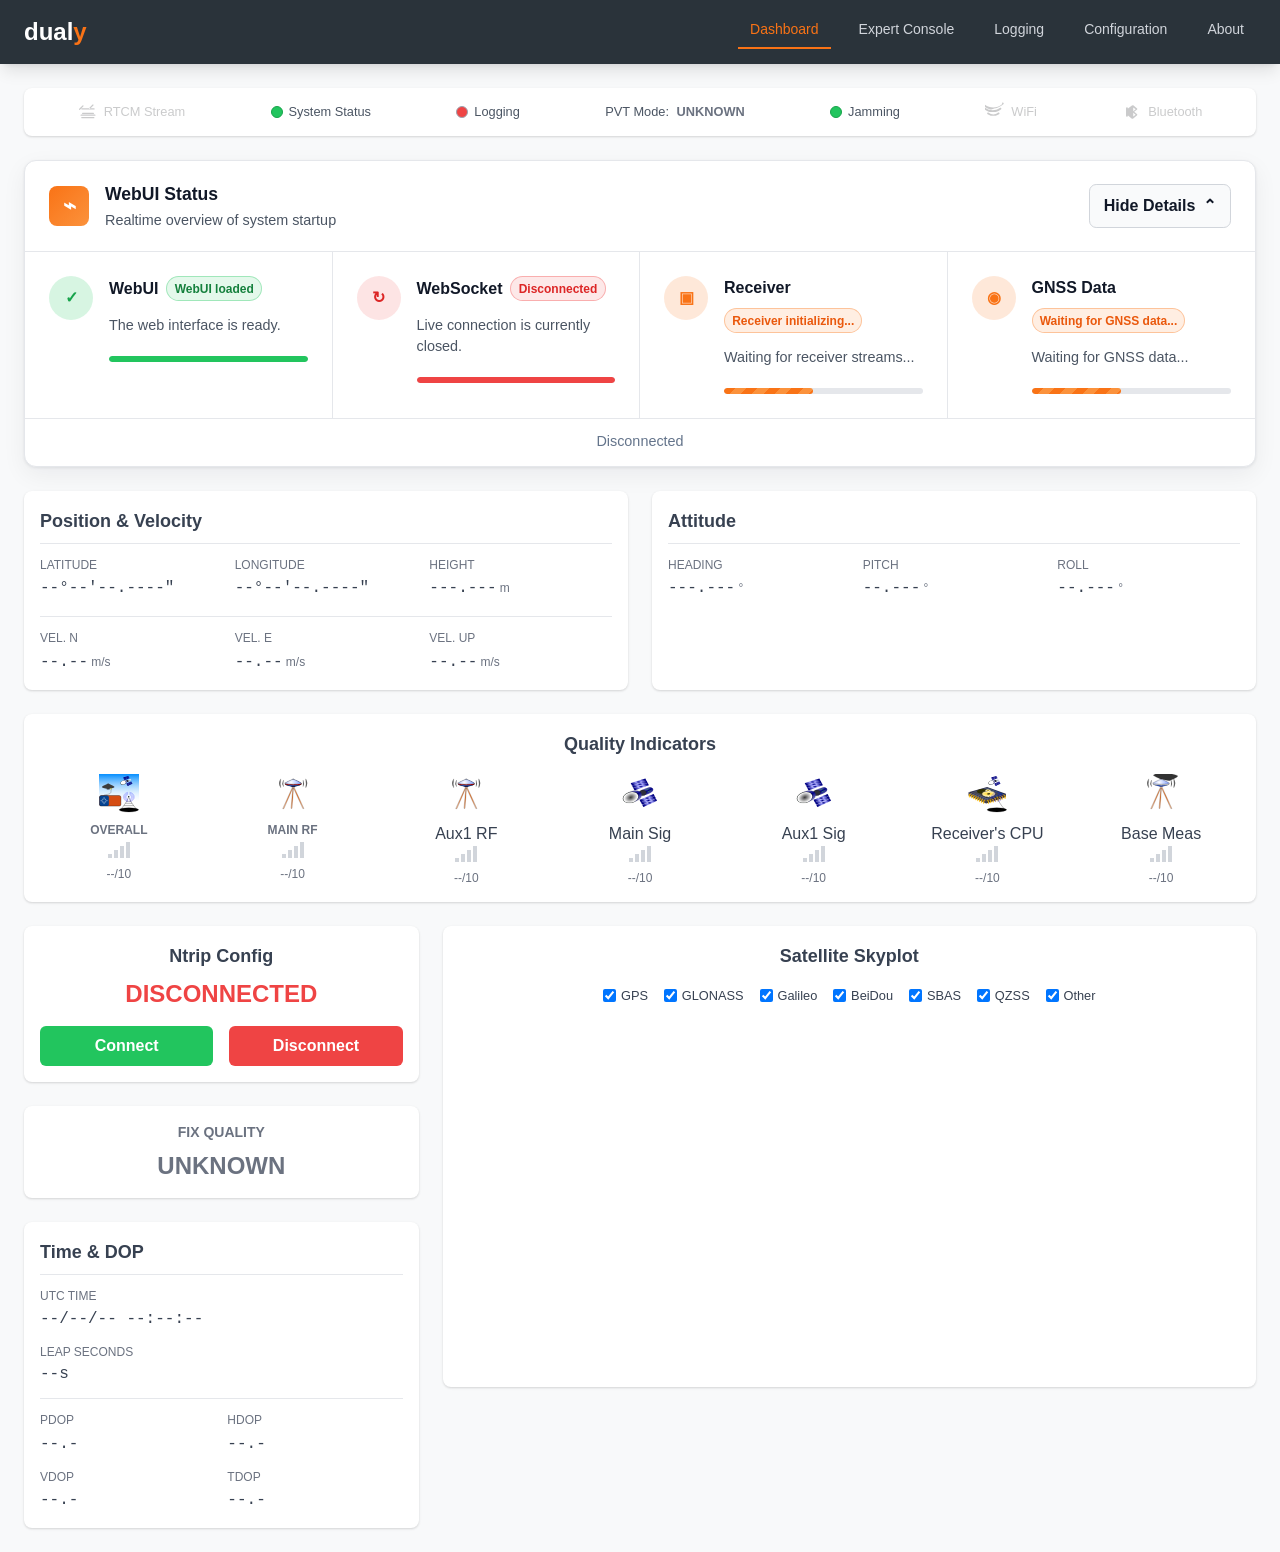
==== data_src/index.html @ c0e12221 "update dualy" ====
<!DOCTYPE html>
<html lang="en">
<head>
    <meta charset="UTF-8">
    <meta name="viewport" content="width=device-width, initial-scale=1.0">
    <title>dualy - Septentrio Interface</title>
    <link href="style.css" rel="stylesheet">
    <script src="chart.js"></script>
    <style>
                /* --- CSS Navigation Mobile --- */
        nav .flex.items-center.justify-between {
            
            flex-direction: column; 
            height: auto;
            padding-bottom: 0.5rem;
        }

        
        nav .flex.space-x-1 {
            width: 100%;
            overflow-x: auto; 
            white-space: nowrap; 
            padding-bottom: 5px; 
            -webkit-overflow-scrolling: touch; 
            justify-content: flex-start; 
        }

        
        @media (min-width: 768px) {
            nav .flex.items-center.justify-between {
                flex-direction: row; 
                height: 4rem; 
                padding-bottom: 0;
            }
            nav .flex.space-x-1 {
                width: auto;
                overflow-x: visible;
                justify-content: flex-end;
            }
        }


        /* --- CSS Styles --- */
        body {
            font-family: 'Inter', sans-serif;
            background-color: #F8F9FA;
            color: #374151; /* gray-700 */
        }
        /*@import url('https://fonts.googleapis.com/css2?family=Inter:wght@400;500;600;700&display=swap');*/
        .septentrio-orange { color: #F97316; }
        .bg-septentrio-dark { background-color: #2A333A; }
        .nav-link {
            transition: all 0.3s ease;
            border-bottom: 2px solid transparent;
            cursor: pointer;
            padding: 0.5rem 0.75rem;
        }
        .nav-link.active {
            border-bottom-color: #F97316;
            color: #F97316;
        }
        .console-output {
            background-color: #111827; /* gray-900 */
            color: #9CA3AF; /* gray-400 */
            font-family: 'Courier New', Courier, monospace;
            height: 400px;
            overflow-y: scroll;
            border-radius: 0.5rem;
            padding: 1rem;
            white-space: pre-wrap;
            word-wrap: break-word;
            font-size: 0.875rem;
            border: 1px solid #374151;
        }
        .form-input, .form-select {
            margin-top: 0.25rem;
            display: block;
            width: 100%;
            padding: 0.5rem;
            border: 1px solid #D1D5DB; /* gray-300 */
            border-radius: 0.375rem;
            box-shadow: 0 1px 2px 0 rgba(0, 0, 0, 0.05);
            background-color: #FFF;
        }
        .chart-container {
            position: relative;
            height: auto;
            aspect-ratio: 1 / 1; 
            width: 100%;
            max-width: 350px; 
            margin: 0 auto;
        }
        canvas#skyplot {
            width: 100% !important;
            height: auto !important;
        }
        .quality-indicator-icon {
            height: 40px;
            width: auto;
            margin: 0 auto 0.5rem;
        }
        .status-bar {
            display: flex;
            justify-content: space-around;
            align-items: center;
            background-color: #FFF;
            padding: 0.75rem 1rem;
            border-radius: 0.5rem;
            box-shadow: 0 1px 3px 0 rgba(0, 0, 0, 0.1), 0 1px 2px 0 rgba(0, 0, 0, 0.06);
            margin-bottom: 1.5rem;

            flex-wrap: wrap; /* icons can wrap on smaller screens */
            gap: 10px; /* space between items */
        }
        .status-item {
            display: flex;
            align-items: center;
            white-space: norwrap; /* prevent text wrapping */
            margin: 2px 5px; /* small margin for better spacing when wrapping */
        }
        .status-icon {
            height: 20px;
            width: 20px;
            margin-right: 6px;
            color: #4B5563; /* Default gray */
        }
        .status-led {
            height: 12px;
            width: 12px;
            border-radius: 50%;
            display: inline-block;
            background-color: #EF4444; /* red-500 = inactive/off */
            transition: background-color 0.3s ease;
            margin-right: 6px;
            border: 1px solid #9CA3AF; /* gray-400 */
        }
        .status-led.active {
            background-color: #22C55E; /* green-500 = active/on */
            border-color: #16A34A; /* green-600 */
        }
        .status-led.warning {
            background-color: #F97316; /* orange-500 = warning */
            border-color: #EA580C; /* orange-600 */
        }
        .status-text {
            font-size: 0.8rem;
            color: #4B5563; /* gray-600 */
            font-weight: 500;
        }
        .command-input {
            background-color: #111827;
            color: #9CA3AF;
            font-family: 'Courier New', Courier, monospace;
            border: 1px solid #4B5563;
        }
        .status-inactive {
            opacity: 0.3;
            filter: grayscale(80%);
            transition: opacity 0.3s ease, filter 0.3s ease;
        }
        .pos-mode-label {
            display: flex;
            align-items: center;
            margin-bottom: 0.5rem;
            cursor: pointer;
        }
        .pos-mode-checkbox {
            margin-right: 0.5rem;
            width: 1rem;
            height: 1rem;
        }
        .data-box {
            background-color: #FFF;
            padding: 1rem;
            border-radius: 0.5rem;
            box-shadow: 0 1px 3px 0 rgba(0, 0, 0, 0.1), 0 1px 2px 0 rgba(0, 0, 0, 0.06);
        }
        .data-label {
            font-size: 0.75rem;
            color: #6B7280; /* gray-500 */
            margin-bottom: 0.1rem;
            text-transform: uppercase;
        }
        .data-value {
            font-size: 1rem;
            font-weight: 500;
            font-family: Consolas, 'Courier New', monospace;
        }
        .data-unit {
            font-size: 0.75rem;
            color: #6B7280;
            margin-left: 0.2rem;
        }
        .std-dev {
            font-size: 0.75rem;
            color: #9CA3AF; /* gray-400 */
            margin-left: 0.5rem;
            font-family: Consolas, 'Courier New', monospace;
        }
        .signal-bars {
            display: flex;
            align-items: flex-end;
            gap: 2px;
            height: 16px;
            width: 22px;
            margin: 0 auto 0.5rem;
        }
        .signal-bars .bar {
            width: 4px;
            background-color: #D1D5DB; /* gray-300 */
            transition: background-color 0.3s ease;
        }
        .signal-bars .bar:nth-child(1) { height: 25%; }
        .signal-bars .bar:nth-child(2) { height: 50%; }
        .signal-bars .bar:nth-child(3) { height: 75%; }
        .signal-bars .bar:nth-child(4) { height: 100%; }
        .signal-bars .bar.active {
            background-color: #22C55E; /* green-500 */
        }
        .skyplot-filters {
            display: flex;
            justify-content: center;
            flex-wrap: wrap;
            gap: 1rem;
            margin-bottom: 1rem;
            font-size: 0.8rem;
        }
        .skyplot-filters label {
            display: flex;
            align-items: center;
            cursor: pointer;
        }
        .skyplot-filters input[type="checkbox"] {
            margin-right: 0.3rem;
        }
        .velocity-section {
            margin-top: 1rem;
            padding-top: 0.75rem;
            border-top: 1px solid #E5E7EB; /* gray-200 */
        }
        button:disabled {
            opacity: 0.5;
            cursor: not-allowed;
        }
        @media (max-width: 640px) {
            
            .grid-cols-3 {
                grid-template-columns: 1fr !important;
            }

            
            .grid-cols-3 > div {
                margin-bottom: 0.75rem;
                border-bottom: 1px solid #f3f4f6; 
                padding-bottom: 0.5rem;
            }

           
            .grid-cols-3 > div:last-child {
                border-bottom: none;
                margin-bottom: 0;
            }

            
            .data-value {
                font-size: 0.9rem; 
            }
            
            
            .velocity-section {
                margin-top: 0.5rem;
                padding-top: 0.5rem;
            }
        }

    </style>

    <svg width="0" height="0" style="position:absolute;overflow:hidden">
        <defs>
            <linearGradient id="linearGradient8252">
                <stop style="stop-color:#008cff;stop-opacity:1;" offset="0" id="stop8254" />
                <stop style="stop-color:#ffffff;stop-opacity:0" offset="1" id="stop8256" />
            </linearGradient>
            <linearGradient inkscape:collect="always" xlink:href="#linearGradient8252" id="linearGradient9436" gradientUnits="userSpaceOnUse" gradientTransform="matrix(1.0300719,0,0,1.0838961,-0.82515181,-1.1940472)" x1="30.762699" y1="0.93893194" x2="30.819872" y2="44.779552" />
            <linearGradient id="linearGradient3915">
                <stop style="stop-color:#ff6600;stop-opacity:1;" offset="0" id="stop3917" />
                <stop style="stop-color:#ff6600;stop-opacity:0.41964287;" offset="1" id="stop3919" />
            </linearGradient>
            <linearGradient id="linearGradient4332">
                <stop style="stop-color:#323232;stop-opacity:1;" offset="0" id="stop4334" />
                <stop style="stop-color:#141414;stop-opacity:0;" offset="1" id="stop4336" />
            </linearGradient>
            <linearGradient id="linearGradient4027">
                <stop style="stop-color:#646464;stop-opacity:1;" offset="0" id="stop4029" />
                <stop id="stop4035" offset="0.25" style="stop-color:#ffffff;stop-opacity:1;" />
                <stop style="stop-color:#3c3c3c;stop-opacity:1;" offset="1" id="stop4031" />
            </linearGradient>
            <linearGradient id="linearGradient3924" osb:paint="gradient">
                <stop style="stop-color:#ffffff;stop-opacity:1;" offset="0" id="stop3926" />
                <stop id="stop3932" offset="0" style="stop-color:#ffffff;stop-opacity:0.8214286;" />
                <stop style="stop-color:#5a5a5a;stop-opacity:1;" offset="1" id="stop3928" />
            </linearGradient>
            <linearGradient id="linearGradient3914">
                <stop style="stop-color:#003dff;stop-opacity:1;" offset="0" id="stop3916" />
                <stop id="stop3922" offset="0.15277778" style="stop-color:#ffffff;stop-opacity:1;" />
                <stop style="stop-color:#0040ff;stop-opacity:1;" offset="1" id="stop3918" />
            </linearGradient>
            <linearGradient xlink:href="#linearGradient4027" id="linearGradient4033" x1="25.293507" y1="37.335463" x2="34.425609" y2="37.335463" gradientUnits="userSpaceOnUse" />
            <linearGradient id="linearGradient3924-9">
                <stop style="stop-color:#ffffff;stop-opacity:1;" offset="0" id="stop3926-4" />
                <stop id="stop3932-6" offset="0.43055555" style="stop-color:#ffffff;stop-opacity:0.51376146;" />
                <stop style="stop-color:#000000;stop-opacity:1;" offset="1" id="stop3928-0" />
            </linearGradient>
            <radialGradient xlink:href="#linearGradient3924-9" id="radialGradient3930-4" cx="29.887489" cy="31.512489" fx="29.887489" fy="31.512489" r="20.112511" gradientTransform="matrix(1,0,0,0.12367979,0,27.615031)" gradientUnits="userSpaceOnUse" />
            <linearGradient id="linearGradient4332-8">
                <stop style="stop-color:#323232;stop-opacity:1;" offset="0" id="stop4334-8" />
                <stop style="stop-color:#141414;stop-opacity:0;" offset="1" id="stop4336-2" />
            </linearGradient>
            <linearGradient xlink:href="#linearGradient4332-8" id="linearGradient4034" gradientUnits="userSpaceOnUse" x1="-36.825169" y1="26.679296" x2="-28.345224" y2="26.679296" />
            <linearGradient id="linearGradient4332-8-1">
                <stop style="stop-color:#323232;stop-opacity:1;" offset="0" id="stop4334-8-2" />
                <stop style="stop-color:#141414;stop-opacity:0;" offset="1" id="stop4336-2-6" />
            </linearGradient>
            <linearGradient xlink:href="#linearGradient4332-8-1" id="linearGradient4024" gradientUnits="userSpaceOnUse" x1="-36.825169" y1="26.679296" x2="-28.345224" y2="26.679296" />
            <linearGradient id="linearGradient4332-4">
                <stop style="stop-color:#323232;stop-opacity:1;" offset="0" id="stop4334-9" />
                <stop style="stop-color:#141414;stop-opacity:0;" offset="1" id="stop4336-4" />
            </linearGradient>
            <linearGradient xlink:href="#linearGradient4332-4" id="linearGradient4022" gradientUnits="userSpaceOnUse" x1="-36.825169" y1="26.679296" x2="-28.345224" y2="26.679296" />
            <linearGradient xlink:href="#linearGradient4332" id="linearGradient4032" gradientUnits="userSpaceOnUse" x1="-36.825169" y1="26.679296" x2="-28.345224" y2="26.679296" />
            <radialGradient xlink:href="#linearGradient3915" id="radialGradient4036" gradientUnits="userSpaceOnUse" gradientTransform="matrix(1,0,0,0.97196917,1.0470641,2.7823552)" cx="32.1875" cy="36.5625" fx="32.1875" fy="36.5625" r="17.8375" />
            <linearGradient id="linearGradient3914-0">
                <stop id="stop3922-6" offset="0" style="stop-color:#ffffff;stop-opacity:1;" />
                <stop style="stop-color:#0040ff;stop-opacity:1;" offset="1" id="stop3918-3" />
            </linearGradient>
            <linearGradient id="linearGradient3914-54">
                <stop style="stop-color:#003dff;stop-opacity:1;" offset="0" id="stop3916-20" />
                <stop id="stop3922-97" offset="0.15277778" style="stop-color:#ffffff;stop-opacity:1;" />
                <stop style="stop-color:#0040ff;stop-opacity:1;" offset="1" id="stop3918-37" />
            </linearGradient>
            <radialGradient xlink:href="#linearGradient3914-54" id="radialGradient5711" gradientUnits="userSpaceOnUse" gradientTransform="matrix(1.5269775,0.03895047,-0.00745307,0.29218313,-6.7476869,4.9990089)" cx="22.934408" cy="26.958273" fx="22.934408" fy="26.958273" r="20.1" />
            <linearGradient id="linearGradient3914-0-6-1">
                <stop id="stop3922-6-5-2" offset="0" style="stop-color:#ffffff;stop-opacity:1;" />
                <stop style="stop-color:#0040ff;stop-opacity:1;" offset="1" id="stop3918-3-7-0" />
            </linearGradient>
            <radialGradient r="20.1" fy="27.657181" fx="23.704741" cy="27.657181" cx="23.704741" gradientTransform="matrix(1.5204315,0.14651053,-0.1443693,1.4982112,-2.8534869,-31.072431)" gradientUnits="userSpaceOnUse" id="radialGradient5785" xlink:href="#linearGradient3914-0-6-1" />
            <linearGradient id="linearGradient7235">
                <stop style="stop-color:#ffffff;stop-opacity:1;" offset="0" id="stop7237" />
                <stop id="stop7245" offset="0.5" style="stop-color:#000084;stop-opacity:1;" />
                <stop style="stop-color:#ffffff;stop-opacity:1;" offset="1" id="stop7239" />
            </linearGradient>
            <linearGradient id="linearGradient7199">
                <stop style="stop-color:#000084;stop-opacity:1;" offset="0" id="stop7201" />
                <stop id="stop7217" offset="0.34722221" style="stop-color:#a3a3ff;stop-opacity:1;" />
                <stop style="stop-color:#000082;stop-opacity:1;" offset="1" id="stop7203" />
            </linearGradient>
            <linearGradient id="linearGradient6022">
                <stop id="stop6024" offset="0" style="stop-color:#3c3c3c;stop-opacity:1;" />
                <stop style="stop-color:#ffffff;stop-opacity:1;" offset="0.2638889" id="stop6032" />
                <stop id="stop6026" offset="1" style="stop-color:#3c3c3c;stop-opacity:1;" />
            </linearGradient>
            <radialGradient xlink:href="#linearGradient7199" id="radialGradient7211" cx="43.454048" cy="38.630155" fx="43.454048" fy="38.630155" r="12.099209" gradientTransform="matrix(1,0,0,0.53808443,0,17.84387)" gradientUnits="userSpaceOnUse" />
            <linearGradient xlink:href="#linearGradient7235" id="linearGradient7241" x1="38.488468" y1="14.636974" x2="53.132465" y2="38.425556" gradientUnits="userSpaceOnUse" />
            <linearGradient xlink:href="#linearGradient7235" id="linearGradient7253" x1="14.538378" y1="18.625748" x2="33.566643" y2="50.268776" gradientUnits="userSpaceOnUse" />
            <radialGradient xlink:href="#linearGradient7199" id="radialGradient7213" cx="45.443755" cy="42.378019" fx="45.443755" fy="42.378019" r="12.022013" gradientTransform="matrix(1,0,0,0.55295756,0,18.944773)" gradientUnits="userSpaceOnUse" />
            <radialGradient xlink:href="#linearGradient7199" id="radialGradient7215" cx="47.432466" cy="46.124008" fx="47.432466" fy="46.124008" r="11.944893" gradientTransform="matrix(1,0,0,0.56800773,0,19.925215)" gradientUnits="userSpaceOnUse" />
            <radialGradient xlink:href="#linearGradient7199" id="radialGradient7205" cx="29.701877" cy="12.726216" fx="29.701877" fy="12.726216" r="12.633773" gradientTransform="matrix(1,0,0,0.44007131,0,7.1257734)" gradientUnits="userSpaceOnUse" />
            <radialGradient xlink:href="#linearGradient7199" id="radialGradient7207" cx="31.698476" cy="16.487062" fx="31.698476" fy="16.487062" r="12.556053" gradientTransform="matrix(1,0,0,0.45380372,0,9.0051717)" gradientUnits="userSpaceOnUse" />
            <radialGradient xlink:href="#linearGradient7199" id="radialGradient7209" cx="33.694072" cy="20.246016" fx="33.694072" fy="20.246016" r="12.47841" gradientTransform="matrix(1,0,0,0.46769326,0,10.777091)" gradientUnits="userSpaceOnUse" />
            <linearGradient id="linearGradient7544">
                <stop style="stop-color:#3c3c3c;stop-opacity:1;" offset="0" id="stop7546" />
                <stop id="stop7548" offset="1" style="stop-color:#ffffff;stop-opacity:1;" />
            </linearGradient>
            <radialGradient xlink:href="#linearGradient7544" id="radialGradient7552" cx="17.25" cy="37.494015" fx="17.25" fy="37.494015" r="12.077639" gradientTransform="matrix(0.86584719,-0.3413143,0.24478986,0.62098371,-6.8640196,20.098517)" gradientUnits="userSpaceOnUse" />
            <radialGradient xlink:href="#linearGradient7554" id="radialGradient7560" cx="26.460627" cy="35.249748" fx="26.460627" fy="35.249748" r="15.985858" gradientTransform="matrix(0.12330133,0.26027967,-1.86066,0.88144351,88.785792,-2.7080781)" gradientUnits="userSpaceOnUse" />
            <linearGradient id="linearGradient4942">
                <stop style="stop-color:#ffd418;stop-opacity:1;" offset="0" id="stop4944" />
                <stop style="stop-color:#ffffff;stop-opacity:1;" offset="1" id="stop4946" />
            </linearGradient>
            <linearGradient id="linearGradient4930">
                <stop style="stop-color:#ffff18;stop-opacity:1;" offset="0" id="stop4932" />
                <stop style="stop-color:#ffffff;stop-opacity:1;" offset="1" id="stop4934" />
            </linearGradient>
            <linearGradient id="linearGradient4830">
                <stop style="stop-color:#00328b;stop-opacity:1;" offset="0" id="stop4832" />
                <stop style="stop-color:#ffffff;stop-opacity:0;" offset="1" id="stop4834" />
            </linearGradient>
            <linearGradient inkscape:collect="always" xlink:href="#linearGradient4830" id="linearGradient4836" x1="56.996334" y1="37.584034" x2="-0.46924052" y2="41.055283" gradientUnits="userSpaceOnUse" gradientTransform="translate(0,-11.313708)" />
            <radialGradient inkscape:collect="always" xlink:href="#linearGradient4942" id="radialGradient4948" cx="33.632776" cy="38.076023" fx="33.632776" fy="38.076023" r="4.7410555" gradientTransform="matrix(1,0,0,0.53039054,0,6.5671511)" gradientUnits="userSpaceOnUse" />
            <radialGradient inkscape:collect="always" xlink:href="#linearGradient4942" id="radialGradient4950" cx="24.364275" cy="38.98611" fx="24.364275" fy="38.98611" r="8.5667415" gradientTransform="matrix(1,0,0,0.4310276,0,10.868313)" gradientUnits="userSpaceOnUse" />
            <radialGradient inkscape:collect="always" xlink:href="#linearGradient4942" id="radialGradient4952" cx="34.644005" cy="43.202068" fx="34.644005" fy="43.202068" r="11.795795" gradientTransform="matrix(1.6011387,0.06165525,-0.01730507,0.44939909,-20.078237,10.337404)" gradientUnits="userSpaceOnUse" />
        </defs>
    </svg>
</head>

<body class="text-gray-700">
    <div id="app" class="flex flex-col min-h-screen">
        <header class="bg-septentrio-dark shadow-lg sticky top-0 z-50">
             <nav class="container mx-auto px-6">
                 <div class="flex items-center justify-between h-16">
                     <div class="flex items-center">
                         <span class="font-bold text-2xl text-white">dual<span class="septentrio-orange">y</span></span>
                     </div>
                     <div class="flex space-x-1 sm:space-x-4 text-gray-300">
                         <a href="#dashboard" class="nav-link text-sm font-medium active">Dashboard</a>
                         <a href="#expert-console" class="nav-link text-sm font-medium">Expert Console</a>
                         <a href="#logging" class="nav-link text-sm font-medium">Logging</a>
                         <a href="#config" class="nav-link text-sm font-medium">Configuration</a>
                         <a href="#about" class="nav-link text-sm font-medium">About</a>
                     </div>
                 </div>
             </nav>
        </header>

        <main class="flex-grow container mx-auto p-4 md:p-6">
            <div class="status-bar">
                    <div id="status-rtcm" class="status-item status-inactive">
                        <svg class="status-icon" xmlns="http://www.w3.org/2000/svg" viewBox="0 0 24 24" fill="currentColor"><path d="M4.002 8.25a.75.75 0 01.75-.75h14.5a.75.75 0 010 1.5H4.752a.75.75 0 01-.75-.75zm.748 5.25a.75.75 0 01.75-.75h13.004a.75.75 0 010 1.5H5.5a.75.75 0 01-.75-.75zm1.746-9.312a.75.75 0 01.006 1.06l-4.004 4.005a.75.75 0 01-1.06-1.06l4.004-4.005a.75.75 0 011.054 0zm11.99 0a.75.75 0 00-1.06-1.06l-4.005 4.005a.75.75 0 101.06 1.06l4.005-4.005zM3 15.75a.75.75 0 01.75-.75h16.5a.75.75 0 010 1.5H3.75a.75.75 0 01-.75-.75zm.748 3.003a.75.75 0 01.75-.75h14.5a.75.75 0 010 1.5H4.752a.75.75 0 01-.75-.75z"/></svg>
                        <span class="status-text">RTCM Stream</span>
                    </div>
                    <div id="status-system" class="status-item">
                        <span id="system-status-led" class="status-led active"></span>
                        <span class="status-text">System Status</span>
                    </div>
                    <div class="status-item">
                        <span id="logging-led" class="status-led"></span>
                        <span class="status-text">Logging</span>
                    </div>
                    <div class="status-item">
                        <span class="status-text">PVT Mode: <strong id="pvt-mode-status" class="ml-1 text-gray-500">NO FIX</strong></span>
                    </div>
                    <div id="status-jamming" class="status-item">
                        <span id="jamming-led" class="status-led"></span> <span class="status-text">Jamming</span>
                    </div>
                    <div id="status-wifi" class="status-item status-inactive">
                        <svg class="status-icon" xmlns="http://www.w3.org/2000/svg" viewBox="0 0 24 24" fill="currentColor"><path d="M12.001 16.5c.34 0 .68-.05 1.01-.14 1.31-.39 2.61-.98 3.84-1.78l.19-.13c.48-.32.55-.99.14-1.4l-.09-.09c-.41-.41-1.07-.48-1.48-.15l-.23.18c-1.63 1.29-3.52 1.89-5.4 1.89s-3.77-.6-5.4-1.89l-.23-.18c-.41-.32-1.07-.26-1.48.15l-.09.09c-.41.41-.34 1.08.14 1.4l.19.13c1.23.8 2.53 1.39 3.84 1.78.33.09.67.14 1.01.14zm0-4.5c.37 0 .73-.05 1.08-.15 2.2-.62 4.25-1.61 5.99-2.98l.19-.15c.44-.35.5-.99.11-1.4l-.09-.09c-.41-.41-1.07-.48-1.48-.15l-.23.18c-2.43 1.9-5.4 2.59-8.4 2.59s-5.97-.69-8.4-2.59l-.23-.18c-.41-.32-1.07-.26-1.48.15l-.09.09c-.41.41-.34 1.08.11 1.4l.19.15c1.74 1.37 3.79 2.36 5.99 2.98.35.1.71.15 1.08.15zm0-4.5c.4 0 .78-.05 1.15-.15 3.33-.94 6.33-2.52 8.8-4.63l.19-.16c.42-.36.47-.99.09-1.4l-.09-.09c-.41-.41-1.07-.48-1.48-.15L20.4 2.6c-3.1 2.5-6.8 3.9-10.6 3.9s-7.5-1.4-10.6-3.9l-.23-.18c-.41-.32-1.07-.26-1.48.15l-.09.09c-.41.41-.34 1.08.09 1.4l.19.16c2.47 2.11 5.47 3.69 8.8 4.63.37.1.75.15 1.15.15z"/></svg>
                        <span class="status-text">WiFi</span>
                    </div>
                    <div id="status-bt" class="status-item status-inactive">
                        <svg class="status-icon" xmlns="http://www.w3.org/2000/svg" viewBox="0 0 24 24" fill="currentColor"><path d="M13.12 4.062a1.125 1.125 0 00-1.24 0L7.13 7.828l-.071.057V7.5a1.125 1.125 0 00-2.25 0v9a1.125 1.125 0 002.25 0v-.385l.071.057L11.88 20.01a1.125 1.125 0 001.24 0l4.742-3.793a1.125 1.125 0 000-1.815l-3.23-2.583 3.23-2.583a1.125 1.125 0 000-1.815l-4.742-3.793zM13.5 6.47l2.81 2.247-2.81 2.248V6.47zm0 11.06v-4.495l2.81 2.248-2.81 2.247z"/></svg>
                        <span class="status-text">Bluetooth</span>
                    </div>

                </div>

            <div id="startup-status-panel" class="startup-panel startup-open">
                <div class="startup-header">
                    <div class="startup-title-block">
                        <div class="startup-icon">⌁</div>
                        <div>
                            <div class="startup-title">WebUI Status</div>
                            <div class="startup-subtitle">Realtime overview of system startup</div>
                        </div>
                    </div>

                    <button id="startup-toggle" class="startup-toggle" type="button">
                        <span id="startup-toggle-text">Hide Details</span>
                        <span id="startup-toggle-icon">⌃</span>
                    </button>
                </div>

                <div id="startup-details" class="startup-details">
                    <div class="startup-step startup-ok" id="state-webui">
                        <div class="startup-step-icon">✓</div>
                        <div class="startup-step-content">
                            <div class="startup-step-title">
                                WebUI <span class="startup-badge">Loaded</span>
                            </div>
                            <div class="startup-step-text">The web interface is ready.</div>
                            <div class="startup-progress"><div></div></div>
                        </div>
                    </div>

                    <div class="startup-step startup-wait" id="state-websocket">
                        <div class="startup-step-icon">↻</div>
                        <div class="startup-step-content">
                            <div class="startup-step-title">
                                WebSocket <span class="startup-badge">Connecting</span>
                            </div>
                            <div class="startup-step-text">Waiting for live connection...</div>
                            <div class="startup-progress"><div></div></div>
                        </div>
                    </div>

                    <div class="startup-step startup-wait" id="state-receiver">
                        <div class="startup-step-icon">▣</div>
                        <div class="startup-step-content">
                            <div class="startup-step-title">
                                Receiver <span class="startup-badge">Initializing</span>
                            </div>
                            <div class="startup-step-text">Waiting for receiver streams...</div>
                            <div class="startup-progress"><div></div></div>
                        </div>
                    </div>

                    <div class="startup-step startup-wait" id="state-gnss">
                        <div class="startup-step-icon">◉</div>
                        <div class="startup-step-content">
                            <div class="startup-step-title">
                                GNSS Data <span class="startup-badge">Waiting</span>
                            </div>
                            <div class="startup-step-text">Waiting for GNSS data...</div>
                            <div class="startup-progress"><div></div></div>
                        </div>
                    </div>
                </div>

                <div class="startup-footer">
                    <span id="startup-uptime">WebUI ready</span>
                </div>
            </div>

            <div id="dashboard" class="view space-y-6">
                <div class="grid grid-cols-1 md:grid-cols-2 gap-6">
                    <div class="data-box">
                        <h2 class="text-lg font-semibold mb-3 border-b pb-2">Position & Velocity</h2>
                        <div class="grid grid-cols-3 gap-3">
                            <div><div class="data-label">Latitude</div><span id="latitude" class="data-value">--°--'--.----"</span><span id="latitude-std" class="std-dev"></span></div>
                            <div><div class="data-label">Longitude</div><span id="longitude" class="data-value">--°--'--.----"</span><span id="longitude-std" class="std-dev"></span></div>
                            <div><div class="data-label">Height</div><span id="altitude" class="data-value">---.--</span><span class="data-unit">m</span><span id="altitude-std" class="std-dev"></span></div>
                        </div>
                        <div class="velocity-section grid grid-cols-3 gap-3">
                             <div><div class="data-label">Vel. N</div><span id="velocity-n" class="data-value">--.--</span><span class="data-unit">m/s</span><span id="velocity-n-std" class="std-dev"></span></div>
                             <div><div class="data-label">Vel. E</div><span id="velocity-e" class="data-value">--.--</span><span class="data-unit">m/s</span><span id="velocity-e-std" class="std-dev"></span></div>
                             <div><div class="data-label">Vel. Up</div><span id="velocity-u" class="data-value">--.--</span><span class="data-unit">m/s</span><span id="velocity-u-std" class="std-dev"></span></div>
                        </div>
                    </div>
                    <div class="data-box">
                        <h2 class="text-lg font-semibold mb-3 border-b pb-2">Attitude</h2>
                         <div class="grid grid-cols-3 gap-3">
                            <div><div class="data-label">Heading</div><span id="heading" class="data-value">---.--</span><span class="data-unit">°</span><span id="heading-std" class="std-dev"></span></div>
                            <div><div class="data-label">Pitch</div><span id="pitch" class="data-value">--.--</span><span class="data-unit">°</span><span id="pitch-std" class="std-dev"></span></div>
                            <div><div class="data-label">Roll</div><span id="roll" class="data-value">--.--</span><span class="data-unit">°</span><span id="roll-std" class="std-dev"></span></div>
                        </div>
                    </div>
                </div>
                
                <div class="data-box">
                    <h2 class="text-lg font-semibold text-center mb-4">Quality Indicators</h2>
                    <div class="grid grid-cols-2 sm:grid-cols-3 md:grid-cols-7 gap-4 text-center">
                        
                        <div>
                            <svg class="quality-indicator-icon" viewBox="0 0 64 64" version="1.1" xmlns="http://www.w3.org/2000/svg">
                                <rect style="fill:url(#linearGradient9436);fill-opacity:1;stroke:none" id="rect8250" width="64.626358" height="64.519493" x="-0.16300273" y="0.032689419" />
                                <rect style="fill:#d54d13;fill-opacity:1;stroke:none" id="rect8339" width="34.407955" height="16.970438" x="0.6583209" y="34.422966" ry="2.9581499" />
                                <rect style="fill:#054391;fill-opacity:1;stroke:none" id="rect8339-8" width="15.102135" height="16.970438" x="0.6583209" y="34.422966" ry="2.9581499" />
                                <rect style="fill:none;stroke:#000000;stroke-width:0.51378393;stroke-miterlimit:4;stroke-opacity:1;stroke-dasharray:none" id="rect8339-81" width="34.407955" height="16.970438" x="0.6583209" y="34.422966" ry="2.9581499" />
                                <path style="fill:none;stroke:#ffffff;stroke-width:0.44699201;stroke-linecap:butt;stroke-linejoin:miter;stroke-miterlimit:4;stroke-opacity:1;stroke-dasharray:none" d="m 8.1242437,37.131969 -1.178667,3.544606 -1.5486139,-0.774306 0.7743062,1.548613 -3.5532086,1.187271 3.5532086,1.187271 -0.7743062,1.548614 1.5486139,-0.774307 1.178667,3.544606 1.178669,-3.544606 1.5572173,0.774307 -0.774307,-1.557217 3.544606,-1.178668 -3.544606,-1.178666 0.774307,-1.557218 -1.5572173,0.774306 -1.178669,-3.544606 z" id="path8887" />
                                <g id="g5495" transform="matrix(0.35529537,0,0,0.36407979,13.680258,44.476471)" style="fill:#3c3c3c;fill-opacity:1">
                                <path sodipodi:nodetypes="ccccccc" inkscape:connector-curvature="0" id="path2995-1" d="m -24.565922,-66.813673 c 0,-1.372892 26.256587,-13.728918 27.468867,-13.750982 1.533504,0.02206 27.446806,12.37809 27.446806,13.750982 0,2.745784 0,1.372892 0,2.745784 0,1.372892 -21.96627,8.237351 -27.457837,8.237351 -5.491567,0 -27.457836,-6.864459 -27.457836,-8.237351 z" style="fill:#3c3c3c;fill-opacity:1;stroke:none" />
                                <g transform="matrix(1.3728918,0,0,1.3728918,-38.123198,-106.62754)" style="fill:#3c3c3c;fill-opacity:1;stroke:none" id="g4022-0">
                                <path style="fill:#3c3c3c;fill-opacity:1;stroke:none" d="m 28.345422,36.624547 -0.373677,-0.355429 -2.242062,0 -0.373676,0.355429 0,1.421719 0.373676,0.35543 2.242062,0 0.373677,-0.35543 z" id="path3956-9" inkscape:connector-curvature="0" />
                                <path style="fill:#3c3c3c;fill-opacity:1;stroke:none" d="m 31.354345,36.624659 -0.373677,-0.35543 -2.242062,0 -0.373677,0.35543 0,1.421719 0.373677,0.355429 2.242062,0 0.373677,-0.355429 z" id="path3956-6-5" inkscape:connector-curvature="0" />
                                <path style="fill:#3c3c3c;fill-opacity:1;stroke:none" d="m 34.363109,36.624659 -0.373676,-0.35543 -2.242062,0 -0.373677,0.35543 0,1.421719 0.373677,0.355429 2.242062,0 0.373676,-0.355429 z" id="path3956-0-8" inkscape:connector-curvature="0" />
                                </g>
                                <path transform="matrix(1.0793325,0.12843399,3.1379949,-1.3728918,-135.03263,-16.124101)" d="m 41,34.81818 c 0,0.451869 -0.732625,0.818182 -1.636364,0.818182 -0.903739,0 -1.636364,-0.366313 -1.636364,-0.818182 0,-0.451869 0.732625,-0.818182 1.636364,-0.818182 0.903739,0 1.636364,0.366313 1.636364,0.818182 z" sodipodi:ry="0.81818181" sodipodi:rx="1.6363636" sodipodi:cy="34.81818" sodipodi:cx="39.363636" id="path4120-9" style="fill:#3c3c3c;fill-opacity:1;stroke:none" sodipodi:type="arc" />
                                <rect y="-59.233665" x="15.174698" height="4.6801949" width="3.0767946" id="rect4037-0" style="fill:#3c3c3c;fill-opacity:1;stroke:none" />
                                </g>
                                <path style="fill:url(#radialGradient9401);fill-opacity:1;stroke:#3c3c3c;stroke-width:0.09875506;stroke-linecap:round;stroke-linejoin:round;stroke-miterlimit:4;stroke-opacity:1;stroke-dasharray:none" d="m 4.5606038,20.47018 c 0,-0.499842 9.3288432,-4.998422 9.7595612,-5.006456 0.544847,0.0081 9.751724,4.506614 9.751724,5.006456 0,0.999685 0,0.499842 0,0.999685 0,0.499841 -7.804514,2.999052 -9.755644,2.999052 -1.951128,0 -9.7556412,-2.499211 -9.7556412,-2.999052 z" id="path2995" inkscape:connector-curvature="0" sodipodi:nodetypes="ccccccc" />
                                <path style="fill:url(#radialGradient9396);fill-opacity:1;stroke:url(#linearGradient9398);stroke-width:0.08048538;stroke-linecap:round;stroke-linejoin:round;stroke-miterlimit:4;stroke-opacity:1;stroke-dasharray:none" d="m 4.5514634,20.523282 0,0.999684 0.091456,0 c 0.3039959,0.786089 4.5346652,1.405807 9.7251556,1.405807 5.1531,0 9.367151,-0.612116 9.725156,-1.390187 l 0,-1.015304 -0.04573,0 c -0.313462,0.784697 -4.541163,1.405807 -9.725156,1.405807 -5.1839936,0 -9.4116932,-0.62111 -9.7251564,-1.405807 l -0.045735,0 z" id="rect3853" inkscape:connector-curvature="0" />
                                <g id="g4022" style="fill:url(#linearGradient9417);fill-opacity:1" transform="matrix(0.48778209,0,0,0.49984216,-0.25623343,5.9747572)">
                                <path inkscape:connector-curvature="0" id="path3956" d="m 28.345422,36.624547 -0.373677,-0.355429 -2.242062,0 -0.373676,0.355429 0,1.421719 0.373676,0.35543 2.242062,0 0.373677,-0.35543 z" style="fill:url(#linearGradient9411);fill-opacity:1;stroke:#000000;stroke-width:0.07288782;stroke-linecap:butt;stroke-linejoin:miter;stroke-miterlimit:4;stroke-opacity:1;stroke-dasharray:none" />
                                <path inkscape:connector-curvature="0" id="path3956-6" d="m 31.354345,36.624659 -0.373677,-0.35543 -2.242062,0 -0.373677,0.35543 0,1.421719 0.373677,0.355429 2.242062,0 0.373677,-0.355429 z" style="fill:url(#linearGradient9413);fill-opacity:1;stroke:#000000;stroke-width:0.07288782;stroke-linecap:butt;stroke-linejoin:miter;stroke-miterlimit:4;stroke-opacity:1;stroke-dasharray:none" />
                                <path inkscape:connector-curvature="0" id="path3956-0" d="m 34.363109,36.624659 -0.373676,-0.35543 -2.242062,0 -0.373677,0.35543 0,1.421719 0.373677,0.355429 2.242062,0 0.373676,-0.355429 z" style="fill:url(#linearGradient9415);fill-opacity:1;stroke:#000000;stroke-width:0.07288782;stroke-linecap:butt;stroke-linejoin:miter;stroke-miterlimit:4;stroke-opacity:1;stroke-dasharray:none" />
                                </g>
                                <path sodipodi:type="arc" style="fill:#ffc900;fill-opacity:1;stroke:#ffff3c;stroke-width:0.163;stroke-linecap:round;stroke-linejoin:round;stroke-miterlimit:4;stroke-opacity:1;stroke-dasharray:none" id="path4120" sodipodi:cx="39.363636" sodipodi:cy="34.81818" sodipodi:rx="1.6363636" sodipodi:ry="0.81818181" d="m 41,34.81818 a 1.6363636,0.81818181 0 1 1 -3.272728,0 1.6363636,0.81818181 0 1 1 3.272728,0 z" transform="matrix(0.38348185,0.04676022,1.1149151,-0.49984216,-34.687705,38.925228)" />
                                <rect style="fill:#ffff85;fill-opacity:1;stroke:#ffc600;stroke-width:0.06892965;stroke-linecap:round;stroke-linejoin:round;stroke-miterlimit:4;stroke-opacity:1;stroke-dasharray:none" id="rect4037" width="1.0931709" height="1.7039644" x="18.68026" y="23.229908" />
                                <text transform="matrix(0.91419371,0,0,2.0160757,-3.6677631,-11.732056)" xml:space="preserve" style="font-size:8px;font-style:normal;font-variant:normal;font-weight:normal;font-stretch:normal;text-align:center;line-height:100%;letter-spacing:0px;word-spacing:0px;writing-mode:lr-tb;text-anchor:middle;fill:#ffffff;fill-opacity:1;stroke:none;font-family:Sans;-inkscape-font-specification:Sans" id="text4039" sodipodi:linespacing="100%"><textPath xlink:href="#path4092" startOffset="50%" id="textPath4107">SSN</textPath></text>
                                <path style="fill:none;stroke:#000000;stroke-width:0.3634879px;stroke-linecap:butt;stroke-linejoin:miter;stroke-opacity:1" d="m 19.280917,24.98824 c -0.05538,5.233214 -0.231728,5.644732 -2.846179,6.817195 -3.818056,1.547245 -8.0593364,0.765706 -9.0100029,3.070664" id="path4130" inkscape:connector-curvature="0" sodipodi:nodetypes="ccc" />
                                <path style="fill:none;stroke:#000000;stroke-width:0.45504004px;stroke-linecap:butt;stroke-linejoin:miter;stroke-opacity:1" d="m 35.946492,55.134759 c 0,0 7.73568,-8.19072 11.376002,-18.201599" id="path7574" inkscape:connector-curvature="0" sodipodi:nodetypes="cc" />
                                <path style="fill:none;stroke:#000000;stroke-width:0.45830721px;stroke-linecap:butt;stroke-linejoin:miter;stroke-opacity:1" d="m 39.680705,50.584359 15.694323,0" id="path7576" inkscape:connector-curvature="0" />
                                <path style="fill:none;stroke:#000000;stroke-width:0.44017154px;stroke-linecap:butt;stroke-linejoin:miter;stroke-opacity:1" d="m 42.372319,46.944039 10.644724,0" id="path7578" inkscape:connector-curvature="0" />
                                <path sodipodi:type="arc" style="fill:#050d09;fill-opacity:1;stroke:none" id="path7584" sodipodi:cx="30" sodipodi:cy="17" sodipodi:rx="2" sodipodi:ry="2" d="m 32,17 a 2,2 0 1 1 -4,0 2,2 0 1 1 4,0 z" transform="matrix(0.57914183,0,0,0.57914183,30.162917,26.322455)" />
                                <path style="fill:none;stroke:#000000;stroke-width:0.43749523px;stroke-linecap:butt;stroke-linejoin:miter;stroke-opacity:1" d="m 44.189896,43.75876 6.730034,0" id="path7580" inkscape:connector-curvature="0" />
                                <g id="g8220" transform="matrix(0.45504,0,0,0.45504,34.076108,28.417591)">
                                <path inkscape:connector-curvature="0" id="path8171" d="m 32.475867,1.6095523 c 9.419712,1.0511314 16.704502,8.1548439 16.704502,16.7616517 l 0,0 0,0 c 0,8.606808 -7.28479,15.71052 -16.704502,16.761652" style="fill:none;stroke:#0000ff;stroke-width:0.69999999;stroke-miterlimit:4;stroke-opacity:1;stroke-dasharray:none" />
                                <path inkscape:connector-curvature="0" id="path8167" d="M 27.429892,35.109084 C 18.1093,33.978821 10.929574,26.915721 10.929574,18.371204 c 0,-8.5445168 7.179726,-15.6076171 16.500318,-16.73788" style="fill:none;stroke:#0000ff;stroke-width:0.69999999;stroke-miterlimit:4;stroke-opacity:1;stroke-dasharray:none" />
                                <path inkscape:connector-curvature="0" id="path8189" d="m 32.544502,7.1044474 c 5.639291,1.1128108 9.871516,5.7856736 9.871516,11.3812926 l 0,0 0,0 c 0,5.596616 -4.233732,10.270146 -9.874528,11.381888" style="fill:none;stroke:#0000ff;stroke-width:0.69999999;stroke-miterlimit:4;stroke-opacity:1;stroke-dasharray:none" />
                                <path inkscape:connector-curvature="0" id="path8185" d="m 27.367443,29.867628 c -5.640795,-1.111742 -9.874527,-5.785272 -9.874527,-11.381888 0,-5.595619 4.232225,-10.2684818 9.871516,-11.3812925" style="fill:none;stroke:#0000ff;stroke-width:0.69999999;stroke-miterlimit:4;stroke-opacity:1;stroke-dasharray:none" />
                                <path inkscape:connector-curvature="0" id="path8180" d="M 32.48001,4.5244773 C 40.210415,5.4918695 46.155836,11.361405 46.155836,18.45768 l 0,0 0,0 c 0,7.096274 -5.945421,12.96581 -13.675826,13.933203" style="fill:none;stroke:#0000ff;stroke-width:0.69999999;stroke-miterlimit:4;stroke-opacity:1;stroke-dasharray:none" />
                                <path inkscape:connector-curvature="0" id="path8176" d="M 27.439413,32.316193 C 19.969827,31.152166 14.295417,25.390333 14.295417,18.45768 c 0,-6.932653 5.674411,-12.6944866 13.143996,-13.8585128" style="fill:none;stroke:#0000ff;stroke-width:0.69999999;stroke-miterlimit:4;stroke-opacity:1;stroke-dasharray:none" />
                                <path inkscape:connector-curvature="0" id="path8198" d="m 32.507941,9.9729992 c 3.952332,1.0719348 6.841042,4.4774228 6.841042,8.5127408 l 0,0 0,0 c 0,4.035318 -2.88871,7.440806 -6.841043,8.512741" style="fill:none;stroke:#0000ff;stroke-width:0.69999999;stroke-miterlimit:4;stroke-opacity:1;stroke-dasharray:none" />
                                <path inkscape:connector-curvature="0" id="path8194" d="m 27.382922,27.046235 c -4.045815,-1.015181 -7.023981,-4.463171 -7.023981,-8.560495 0,-4.097323 2.978166,-7.545313 7.023981,-8.5604948" style="fill:none;stroke:#0000ff;stroke-width:0.69999999;stroke-miterlimit:4;stroke-opacity:1;stroke-dasharray:none" />
                                </g>
                                <path style="fill:none;stroke:#000000;stroke-width:0.45504004px;stroke-linecap:butt;stroke-linejoin:miter;stroke-opacity:1" d="m 59.153532,55.134759 c 0,0 -7.73568,-8.19072 -11.375998,-18.201599" id="path7574-9" inkscape:connector-curvature="0" sodipodi:nodetypes="cc" />
                                <path sodipodi:type="arc" style="fill:#000000;fill-opacity:1;stroke:#000000;stroke-width:0.69999999;stroke-linecap:round;stroke-linejoin:round;stroke-miterlimit:4;stroke-opacity:1;stroke-dasharray:none" id="path8248" sodipodi:cx="31.498392" sodipodi:cy="60.143055" sodipodi:rx="34.198254" sodipodi:ry="7.4567623" d="m 65.696646,60.143055 a 34.198254,7.4567623 0 1 1 -68.3965075,0 34.198254,7.4567623 0 1 1 68.3965075,0 z" transform="matrix(0.45504,0,0,0.45504,33.430322,29.935498)" />
                                <path sodipodi:nodetypes="ccc" inkscape:connector-curvature="0" id="path6487" d="m 41.092759,9.9667091 c 0,0 3.503068,-0.1933268 3.503068,-0.1933268 0,0 0,0 0,0" style="fill:none;stroke:#000000;stroke-width:0.03054825;stroke-linecap:butt;stroke-linejoin:miter;stroke-miterlimit:4;stroke-opacity:1;stroke-dasharray:none" />
                                <path sodipodi:nodetypes="cc" inkscape:connector-curvature="0" id="path6512" d="M 43.684043,14.851749 46.167474,12.73299" style="fill:none;stroke:#000000;stroke-width:0.03054825;stroke-linecap:butt;stroke-linejoin:miter;stroke-miterlimit:4;stroke-opacity:1;stroke-dasharray:none" />
                                <path inkscape:connector-curvature="0" id="path6248-9" d="m 44.61694,9.7746905 c 0,0 1.5682,2.9531385 1.5682,2.9531385 0,0 3.953586,-1.589871 3.953586,-1.589871 0.01147,-0.0046 0.02176,-0.0086 0.0331,-0.01331 1.029607,-0.430261 1.519523,-1.373557 1.115945,-2.1354681 -0.403735,-0.7622081 -1.564236,-1.0842501 -2.623775,-0.7088721 0,0 -0.0336,0.012407 -0.0336,0.012407 0,0 -4.013456,1.4819766 -4.013456,1.4819766 0,0 0,0 0,0" style="fill:url(#linearGradient7241);fill-opacity:1;stroke:#000000;stroke-width:0.03054825;stroke-linecap:round;stroke-linejoin:round;stroke-miterlimit:4;stroke-opacity:1;stroke-dasharray:none" />
                                <path style="fill:#2d2e3a;fill-opacity:1;stroke:#000000;stroke-width:0.03054863;stroke-linecap:round;stroke-linejoin:round;stroke-miterlimit:4;stroke-opacity:1;stroke-dasharray:none" d="m 47.452641,10.460742 c 0.424472,0.800043 -0.133742,1.811245 -1.268201,2.267449 -1.158937,0.466049 -2.475052,0.177569 -2.916914,-0.653758 -0.441999,-0.831588 0.17215,-1.865035 1.348668,-2.2994664 1.151655,-0.4252506 2.411847,-0.1145087 2.836447,0.6857754 0,0 0,0 0,0" id="path6248-83" inkscape:connector-curvature="0" />
                                <path style="fill:url(#radialGradient7560);fill-opacity:1;stroke:#000000;stroke-width:0.03054863;stroke-linecap:round;stroke-linejoin:round;stroke-miterlimit:4;stroke-opacity:1;stroke-dasharray:none" d="m 45.48668,9.5901452 c -0.286729,0.018165 -0.584742,0.081474 -0.872656,0.1877867 -0.0192,0.00709 -0.03633,0.014684 -0.05523,0.022093 l -3.247606,0.1546479 0.01105,0.011046 c -0.648131,0.00216 -1.328117,0.1139332 -1.999376,0.3534812 -0.0067,0.0024 -0.01542,0.0086 -0.02209,0.01105 l -1.877867,0.662776 0.165694,0.309296 c -1.133241,0.959411 -1.578366,2.251024 -0.994165,3.347023 0.584297,1.096179 2.017549,1.66221 3.612133,1.568571 l 0.165694,0.309296 1.822636,-0.751147 c 0.0065,-0.0027 0.01559,-0.0083 0.02209,-0.01105 0.67756,-0.281195 1.243348,-0.661672 1.679034,-1.093582 l 2.253441,-1.922052 c 0.01099,-0.0043 0.02217,-0.0066 0.03314,-0.01105 1.134458,-0.456205 1.694795,-1.475491 1.270322,-2.275534 -0.31845,-0.6002132 -1.106051,-0.9271488 -1.966238,-0.8726558 z" id="path6248-83-4" inkscape:connector-curvature="0" />
                                <path inkscape:connector-curvature="0" style="fill:url(#radialGradient7211);fill-opacity:1;stroke:#000080;stroke-width:0.02000581;stroke-linecap:round;stroke-linejoin:round;stroke-miterlimit:4;stroke-opacity:1" d="m 43.718051,15.249667 c 0,0 7.879326,-3.278229 7.879326,-3.278229 0,0 0.630168,1.189149 0.630168,1.189149 0,0 -7.828759,3.369267 -7.828759,3.369267 0,0 -0.680735,-1.280187 -0.680735,-1.280187" id="rect6720" />
                                <path inkscape:connector-curvature="0" id="path6248-5" d="m 37.427294,10.990079 c 0,0 0.164641,0.309182 0.164641,0.309182 -1.133241,0.95941 -1.58363,2.252919 -0.99943,3.348918 0.584298,1.096179 2.022204,1.659893 3.616788,1.566255 0,0 0.164316,0.308573 0.164316,0.308573 0,0 1.824272,-0.757093 1.824272,-0.757093 0.0065,-0.0027 0.01279,-0.0053 0.0193,-0.008 2.149537,-0.892083 3.193565,-2.763409 2.423564,-4.212955 -0.770421,-1.45034 -3.112313,-2.0184124 -5.319967,-1.230584 -0.0067,0.0024 -0.01315,0.0047 -0.01982,0.0071 0,0 -1.873664,0.66864 -1.873664,0.66864 0,0 0,0 0,0" style="fill:url(#linearGradient7253);fill-opacity:1;stroke:#000000;stroke-width:0.03054825;stroke-linecap:round;stroke-linejoin:round;stroke-miterlimit:4;stroke-opacity:1;stroke-dasharray:none" />
                                <path inkscape:connector-curvature="0" style="fill:url(#radialGradient7213);fill-opacity:1;stroke:#000080;stroke-width:0.02000581;stroke-linecap:round;stroke-linejoin:round;stroke-miterlimit:4;stroke-opacity:1" d="m 44.448662,16.62365 c 0,0 7.825055,-3.375935 7.825055,-3.375935 0,0 0.629864,1.188577 0.629864,1.188577 0,0 -7.774537,3.466882 -7.774537,3.466882 0,0 -0.680382,-1.279524 -0.680382,-1.279524" id="rect6720-5" />
                                <path inkscape:connector-curvature="0" style="fill:url(#radialGradient7215);fill-opacity:1;stroke:#000080;stroke-width:0.02000581;stroke-linecap:round;stroke-linejoin:round;stroke-miterlimit:4;stroke-opacity:1" d="m 45.178894,17.996921 c 0,0 7.770837,-3.473543 7.770837,-3.473543 0,0 0.629561,1.188006 0.629561,1.188006 0,0 -7.720369,3.564398 -7.720369,3.564398 0,0 -0.680029,-1.278861 -0.680029,-1.278861" id="rect6720-1" />
                                <path inkscape:connector-curvature="0" style="fill:url(#radialGradient7205);fill-opacity:1;stroke:#000080;stroke-width:0.02000581;stroke-linecap:round;stroke-linejoin:round;stroke-miterlimit:4;stroke-opacity:1" d="m 38.667963,5.7524952 c 0,0 8.255144,-2.601574 8.255144,-2.601574 0,0 0.632266,1.193109 0.632266,1.193109 0,0 -8.204233,2.6932443 -8.204233,2.6932443 0,0 -0.683177,-1.2847793 -0.683177,-1.2847793" id="rect6720-55" />
                                <path inkscape:connector-curvature="0" style="fill:url(#radialGradient7207);fill-opacity:1;stroke:#000080;stroke-width:0.02000581;stroke-linecap:round;stroke-linejoin:round;stroke-miterlimit:4;stroke-opacity:1" d="m 39.401195,7.1314082 c 0,0 8.200505,-2.699959 8.200505,-2.699959 0,0 0.631961,1.192533 0.631961,1.192533 0,0 -8.149643,2.7915385 -8.149643,2.7915385 0,0 -0.682823,-1.2841125 -0.682823,-1.2841125" id="rect6720-5-8" />
                                <path inkscape:connector-curvature="0" style="fill:url(#radialGradient7209);fill-opacity:1;stroke:#000080;stroke-width:0.02000581;stroke-linecap:round;stroke-linejoin:round;stroke-miterlimit:4;stroke-opacity:1" d="m 40.134046,8.5096038 c 0,0 8.145918,-2.7982466 8.145918,-2.7982466 0,0 0.631656,1.1919597 0.631656,1.1919597 0,0 -8.095106,2.8897327 -8.095106,2.8897327 0,0 -0.682468,-1.2834458 -0.682468,-1.2834458" id="rect6720-1-4" />
                                <path inkscape:connector-curvature="0" id="path6771" d="m 46.229445,12.723876 c 0,0 1.216264,0.956663 1.216264,0.956663 0,0 0,0 0,0" style="fill:none;stroke:#000000;stroke-width:0.10109555;stroke-linecap:butt;stroke-linejoin:miter;stroke-miterlimit:4;stroke-opacity:1;stroke-dasharray:none" />
                                <path inkscape:connector-curvature="0" id="path6773" d="m 44.577184,9.7802646 c 0,0 -0.01296,-1.3612961 -0.01296,-1.3612961 0,0 0.0043,0.091157 0.0043,0.091157" style="fill:none;stroke:#000000;stroke-width:0.10109555;stroke-linecap:butt;stroke-linejoin:miter;stroke-miterlimit:4;stroke-opacity:1;stroke-dasharray:none" />
                                <path style="fill:#44a076;fill-opacity:1;stroke:#000000;stroke-width:0.03534809;stroke-linecap:butt;stroke-linejoin:miter;stroke-miterlimit:4;stroke-opacity:1;stroke-dasharray:none" d="M 47.281489,9.4868422 49.149634,8.7167988 49.312323,8.955701 47.531438,9.7836566 z" id="path7436" inkscape:connector-curvature="0" sodipodi:nodetypes="ccccc" />
                                <path style="fill:#44a076;fill-opacity:1;stroke:#000000;stroke-width:0.03534809;stroke-linecap:butt;stroke-linejoin:miter;stroke-miterlimit:4;stroke-opacity:1;stroke-dasharray:none" d="m 48.125066,10.588179 1.812913,-0.8031824 0.173736,0.2057634 -1.7367,0.894233 z" id="path7436-6" inkscape:connector-curvature="0" sodipodi:nodetypes="ccccc" />
                                <path style="fill:#050d09;fill-opacity:1;stroke:#000000;stroke-width:0.03057007;stroke-linecap:round;stroke-linejoin:round;stroke-miterlimit:4;stroke-opacity:1;stroke-dasharray:none" d="m 42.833153,12.241962 c 0.784393,1.475499 -0.319771,3.393027 -2.543607,4.315944 -2.314687,0.960621 -4.947047,0.484003 -5.792948,-1.101543 -0.846408,-1.586496 0.466937,-3.586979 2.844386,-4.435403 2.28404,-0.81509 4.70734,-0.255318 5.492169,1.221002 0,0 0,0 0,0" id="path6248" inkscape:connector-curvature="0" />
                                <path style="fill:url(#radialGradient7552);fill-opacity:1;stroke:#000000;stroke-width:0.02935458;stroke-linecap:round;stroke-linejoin:round;stroke-miterlimit:4;stroke-opacity:1;stroke-dasharray:none" d="m 42.715592,12.305861 c 0.753204,1.416831 -0.307057,3.258117 -2.442471,4.144338 -2.222653,0.922426 -4.750348,0.464759 -5.562615,-1.057745 -0.812754,-1.523415 0.448371,-3.444357 2.731291,-4.259047 2.193223,-0.782681 4.520172,-0.245166 5.273795,1.172454 0,0 0,0 0,0" id="path6248-1" inkscape:connector-curvature="0" />
                            </svg>
                            <h3 class="font-semibold text-gray-500 uppercase text-xs mb-1">Overall</h3>
                            <div id="quality-overall-bars" class="signal-bars"><div class="bar"></div><div class="bar"></div><div class="bar"></div><div class="bar"></div></div>
                            <p id="quality-overall-text" class="text-xs text-gray-500 mt-1">--/10</p>
                        </div>
                        
                        
                        <div>
                            <svg class="quality-indicator-icon" viewBox="0 0 64 64" version="1.1" xmlns="http://www.w3.org/2000/svg">
                                <path d="m 32.507588,8.5916659 C 31.939728,8.6019959 19.64045,14.389454 19.64045,15.032555 l 0,0.07319 0.04389,0 -0.05855,0.204937 0,1.288178 0.117108,0 c 0.04744,0.119707 0.165284,0.238781 0.351321,0.351321 -0.178813,-0.06022 -0.32078,-0.13205 -0.380598,-0.204937 0,0.503377 6.280312,2.413094 10.246869,3.220444 l 0,0.790473 0.204937,0.234214 1.185711,0 0.20493,-0.234214 0,-0.512343 c 0.005,4.68e-4 0.01,-4.69e-4 0.0146,0 l 0,0.512343 0.23421,0.234214 1.43456,0 0.24886,-0.234214 0,-0.512343 c 0.005,-4.69e-4 0.01,4.68e-4 0.0146,0 l 0,0.512343 0.1903,0.234214 1.15643,0 0.1903,-0.234214 0,-0.775834 c 5.78539,-1.557056 6.0417,-1.628026 10.3493,-3.366782 -0.009,-0.975333 0.002,-0.978406 -0.0147,-1.580945 0,-0.643101 -12.1488,-6.4305561 -12.86714,-6.4408901 z" style="fill:#323232;fill-opacity:1;stroke:#323232;stroke-width:0.36303192;stroke-linecap:round;stroke-linejoin:round;stroke-miterlimit:4;stroke-opacity:1;stroke-dasharray:none" />
                                <path d="m 19.4434,16.27092 c 0,0.643101 10.265458,3.586404 12.837868,3.586404 2.5724,0 12.8525,-2.943303 12.8525,-3.586404 -0.0369,0.003 -0.08,0.01165 -0.11711,0.01464 -1.02419,0.911382 -6.30752,1.595584 -12.67684,1.595584 -5.702705,0 -10.51227,-0.547592 -12.193776,-1.317454 C 19.78581,16.47947 19.535884,16.383602 19.4434,16.270922 z" style="fill:url(#radialGradient5711);fill-opacity:1;stroke:#000000;stroke-width:0.36303192;stroke-linecap:round;stroke-linejoin:round;stroke-miterlimit:4;stroke-opacity:1;stroke-dasharray:none" />
                                <path d="m 19.349041,14.826225 0,1.286203 0.120581,0 c 0.400794,1.011389 5.97859,1.808723 12.821836,1.808723 6.79394,0 12.34983,-0.787554 12.82183,-1.788626 -0.0352,-0.552495 -0.0376,-1.058622 0.13167,-1.562249 -0.41327,1.009596 -6.17912,2.064672 -13.01379,2.064672 -6.834679,0 -12.376622,-1.107863 -12.789898,-2.11746 z" style="fill:#ff0000;fill-opacity:1;stroke:#000000;stroke-width:0.29229927;stroke-linecap:round;stroke-linejoin:round;stroke-miterlimit:4;stroke-opacity:1;stroke-dasharray:none" />
                                <path d="m 31.285168,19.361778 -0.19851,-0.229272 -1.191048,0 -0.198507,0.229272 0,0.91709 0.198507,0.229274 1.191048,0 0.19851,-0.229274 z" style="fill:url(#linearGradient5598);fill-opacity:1;stroke:#000000;stroke-width:0.23421416;stroke-linecap:butt;stroke-linejoin:miter;stroke-miterlimit:4;stroke-opacity:1;stroke-dasharray:none" />
                                <path d="m 33.217088,19.36324 -0.24031,-0.228577 -1.44188,0 -0.24031,0.228577 0,0.91431 0.24031,0.228577 1.44188,0 0.24031,-0.228577 z" style="fill:url(#linearGradient5595);fill-opacity:1;stroke:#000000;stroke-width:0.23421416;stroke-linecap:butt;stroke-linejoin:miter;stroke-miterlimit:4;stroke-opacity:1;stroke-dasharray:none" />
                                <path d="m 34.772288,19.361666 -0.19328,-0.229365 -1.15972,0 -0.19328,0.229365 0,0.917458 0.19328,0.229365 1.15972,0 0.19328,-0.229365 z" style="fill:url(#linearGradient5592);fill-opacity:1;stroke:#000000;stroke-width:0.23421416;stroke-linecap:butt;stroke-linejoin:miter;stroke-miterlimit:4;stroke-opacity:1;stroke-dasharray:none" />
                                <path d="m 32.232088,8.1124519 c -0.56786,0.01033 -12.867136,5.7977881 -12.867136,6.4408891 l 0,0.07319 0.05855,0 c 0.413276,1.009597 5.97391,1.800522 12.808586,1.800522 6.83468,0 12.40995,-0.790925 12.82323,-1.800522 l 0.0439,0 0,-0.07319 c 0,-0.643101 -12.1488,-6.4305561 -12.86714,-6.4408891 z" style="fill:url(#radialGradient5785);fill-opacity:1;stroke:#000000;stroke-width:0.36303192;stroke-linecap:round;stroke-linejoin:round;stroke-miterlimit:4;stroke-opacity:1;stroke-dasharray:none" />
                                <path d="m 19.986582,14.23036 c -0.460698,0.271164 -0.446202,0.287845 -0.399778,0.364701 0.634493,1.053881 8.724258,1.802992 12.603804,1.819082 3.67816,-0.129863 11.95723,-0.619869 12.69514,-1.858558 -0.0952,-0.105859 -0.30498,-0.238053 -0.36897,-0.285965 -2.07336,1.190055 -6.85468,1.586994 -12.29141,1.586994 -5.436721,0 -10.139613,-0.465476 -12.238786,-1.626254 z" style="fill:#ffffff;fill-opacity:1;stroke:#000000;stroke-width:0;stroke-linecap:round;stroke-linejoin:round;stroke-miterlimit:4;stroke-opacity:1;stroke-dasharray:none" />
                                <path d="m 31.047066,21.132477 -15.5,34.375 1.875,0 14.375,-33.125 -3,32.625 1.625,0 2.375,-32.625 14.919867,32.955841 1.75,0 L 33.86403,21.205085 z" style="fill:url(#radialGradient4036);fill-opacity:1;stroke:#000000;stroke-width:0.3;stroke-linecap:butt;stroke-linejoin:miter;stroke-miterlimit:4;stroke-opacity:1;stroke-dasharray:none" />
                                <g transform="translate(0.40033816,1.75)">
                                <path d="m -31.054182,40.999039 c -3.6763,-6.74353 -4.113874,-18.617735 -0.977348,-26.52178 0.302052,-0.761171 0.631867,-1.46932 0.986305,-2.117707" style="fill:#ffffff;fill-opacity:1;stroke:url(#linearGradient4032);stroke-width:5.39869833;stroke-linecap:round;stroke-linejoin:miter;stroke-miterlimit:4;stroke-opacity:1;stroke-dasharray:none" transform="matrix(0.32192945,0,0,0.32192945,26.654938,4.7154448)" />
                                <path d="m -31.054182,40.999039 c -3.6763,-6.74353 -4.113874,-18.617735 -0.977348,-26.52178 0.302052,-0.761171 0.631867,-1.46932 0.986305,-2.117707" style="fill:#ffffff;fill-opacity:1;stroke:url(#linearGradient4034);stroke-width:5.4000001;stroke-linecap:round;stroke-linejoin:miter;stroke-miterlimit:4;stroke-opacity:1;stroke-dasharray:none" transform="matrix(0.42475121,0,0,0.42475121,25.465601,1.7929369)" />
                                </g>
                                <g transform="matrix(-1,0,0,1,103.02534,1.125)">
                                <path d="m -31.054182,40.999039 c -3.6763,-6.74353 -4.113874,-18.617735 -0.977348,-26.52178 0.302052,-0.761171 0.631867,-1.46932 0.986305,-2.117707" style="fill:#ffffff;fill-opacity:1;stroke:url(#linearGradient4022);stroke-width:5.39869833;stroke-linecap:round;stroke-linejoin:miter;stroke-miterlimit:4;stroke-opacity:1;stroke-dasharray:none" transform="matrix(0.32192945,0,0,0.32192945,65.353122,5.340445)" />
                                <path d="m -31.054182,40.999039 c -3.6763,-6.74353 -4.113874,-18.617735 -0.977348,-26.52178 0.302052,-0.761171 0.631867,-1.46932 0.986305,-2.117707" style="fill:#ffffff;fill-opacity:1;stroke:url(#linearGradient4024);stroke-width:5.4000001;stroke-linecap:round;stroke-linejoin:miter;stroke-miterlimit:4;stroke-opacity:1;stroke-dasharray:none" transform="matrix(0.42475121,0,0,0.42475121,64.163785,2.417937)" />
                                </g>
                            </svg>
                            <h3 class="font-semibold text-gray-500 uppercase text-xs mb-1">Main RF</h3>
                            <div id="quality-rf-bars" class="signal-bars"><div class="bar"></div><div class="bar"></div><div class="bar"></div><div class="bar"></div></div>
                            <p id="quality-rf-text" class="text-xs text-gray-500 mt-1">--/10</p>
                        </div>
                        <div>
                            <svg class="quality-indicator-icon" viewBox="0 0 64 64" version="1.1" xmlns="http://www.w3.org/2000/svg">
                                <path d="m 32.507588,8.5916659 C 31.939728,8.6019959 19.64045,14.389454 19.64045,15.032555 l 0,0.07319 0.04389,0 -0.05855,0.204937 0,1.288178 0.117108,0 c 0.04744,0.119707 0.165284,0.238781 0.351321,0.351321 -0.178813,-0.06022 -0.32078,-0.13205 -0.380598,-0.204937 0,0.503377 6.280312,2.413094 10.246869,3.220444 l 0,0.790473 0.204937,0.234214 1.185711,0 0.20493,-0.234214 0,-0.512343 c 0.005,4.68e-4 0.01,-4.69e-4 0.0146,0 l 0,0.512343 0.23421,0.234214 1.43456,0 0.24886,-0.234214 0,-0.512343 c 0.005,-4.69e-4 0.01,4.68e-4 0.0146,0 l 0,0.512343 0.1903,0.234214 1.15643,0 0.1903,-0.234214 0,-0.775834 c 5.78539,-1.557056 6.0417,-1.628026 10.3493,-3.366782 -0.009,-0.975333 0.002,-0.978406 -0.0147,-1.580945 0,-0.643101 -12.1488,-6.4305561 -12.86714,-6.4408901 z" style="fill:#323232;fill-opacity:1;stroke:#323232;stroke-width:0.36303192;stroke-linecap:round;stroke-linejoin:round;stroke-miterlimit:4;stroke-opacity:1;stroke-dasharray:none" />
                                <path d="m 19.4434,16.27092 c 0,0.643101 10.265458,3.586404 12.837868,3.586404 2.5724,0 12.8525,-2.943303 12.8525,-3.586404 -0.0369,0.003 -0.08,0.01165 -0.11711,0.01464 -1.02419,0.911382 -6.30752,1.595584 -12.67684,1.595584 -5.702705,0 -10.51227,-0.547592 -12.193776,-1.317454 C 19.78581,16.47947 19.535884,16.383602 19.4434,16.270922 z" style="fill:url(#radialGradient5711);fill-opacity:1;stroke:#000000;stroke-width:0.36303192;stroke-linecap:round;stroke-linejoin:round;stroke-miterlimit:4;stroke-opacity:1;stroke-dasharray:none" />
                                <path d="m 19.349041,14.826225 0,1.286203 0.120581,0 c 0.400794,1.011389 5.97859,1.808723 12.821836,1.808723 6.79394,0 12.34983,-0.787554 12.82183,-1.788626 -0.0352,-0.552495 -0.0376,-1.058622 0.13167,-1.562249 -0.41327,1.009596 -6.17912,2.064672 -13.01379,2.064672 -6.834679,0 -12.376622,-1.107863 -12.789898,-2.11746 z" style="fill:#ff0000;fill-opacity:1;stroke:#000000;stroke-width:0.29229927;stroke-linecap:round;stroke-linejoin:round;stroke-miterlimit:4;stroke-opacity:1;stroke-dasharray:none" />
                                <path d="m 31.285168,19.361778 -0.19851,-0.229272 -1.191048,0 -0.198507,0.229272 0,0.91709 0.198507,0.229274 1.191048,0 0.19851,-0.229274 z" style="fill:url(#linearGradient5598);fill-opacity:1;stroke:#000000;stroke-width:0.23421416;stroke-linecap:butt;stroke-linejoin:miter;stroke-miterlimit:4;stroke-opacity:1;stroke-dasharray:none" />
                                <path d="m 33.217088,19.36324 -0.24031,-0.228577 -1.44188,0 -0.24031,0.228577 0,0.91431 0.24031,0.228577 1.44188,0 0.24031,-0.228577 z" style="fill:url(#linearGradient5595);fill-opacity:1;stroke:#000000;stroke-width:0.23421416;stroke-linecap:butt;stroke-linejoin:miter;stroke-miterlimit:4;stroke-opacity:1;stroke-dasharray:none" />
                                <path d="m 34.772288,19.361666 -0.19328,-0.229365 -1.15972,0 -0.19328,0.229365 0,0.917458 0.19328,0.229365 1.15972,0 0.19328,-0.229365 z" style="fill:url(#linearGradient5592);fill-opacity:1;stroke:#000000;stroke-width:0.23421416;stroke-linecap:butt;stroke-linejoin:miter;stroke-miterlimit:4;stroke-opacity:1;stroke-dasharray:none" />
                                <path d="m 32.232088,8.1124519 c -0.56786,0.01033 -12.867136,5.7977881 -12.867136,6.4408891 l 0,0.07319 0.05855,0 c 0.413276,1.009597 5.97391,1.800522 12.808586,1.800522 6.83468,0 12.40995,-0.790925 12.82323,-1.800522 l 0.0439,0 0,-0.07319 c 0,-0.643101 -12.1488,-6.4305561 -12.86714,-6.4408891 z" style="fill:url(#radialGradient5785);fill-opacity:1;stroke:#000000;stroke-width:0.36303192;stroke-linecap:round;stroke-linejoin:round;stroke-miterlimit:4;stroke-opacity:1;stroke-dasharray:none" />
                                <path d="m 19.986582,14.23036 c -0.460698,0.271164 -0.446202,0.287845 -0.399778,0.364701 0.634493,1.053881 8.724258,1.802992 12.603804,1.819082 3.67816,-0.129863 11.95723,-0.619869 12.69514,-1.858558 -0.0952,-0.105859 -0.30498,-0.238053 -0.36897,-0.285965 -2.07336,1.190055 -6.85468,1.586994 -12.29141,1.586994 -5.436721,0 -10.139613,-0.465476 -12.238786,-1.626254 z" style="fill:#ffffff;fill-opacity:1;stroke:#000000;stroke-width:0;stroke-linecap:round;stroke-linejoin:round;stroke-miterlimit:4;stroke-opacity:1;stroke-dasharray:none" />
                                <path d="m 31.047066,21.132477 -15.5,34.375 1.875,0 14.375,-33.125 -3,32.625 1.625,0 2.375,-32.625 14.919867,32.955841 1.75,0 L 33.86403,21.205085 z" style="fill:url(#radialGradient4036);fill-opacity:1;stroke:#000000;stroke-width:0.3;stroke-linecap:butt;stroke-linejoin:miter;stroke-miterlimit:4;stroke-opacity:1;stroke-dasharray:none" />
                                <g transform="translate(0.40033816,1.75)">
                                <path d="m -31.054182,40.999039 c -3.6763,-6.74353 -4.113874,-18.617735 -0.977348,-26.52178 0.302052,-0.761171 0.631867,-1.46932 0.986305,-2.117707" style="fill:#ffffff;fill-opacity:1;stroke:url(#linearGradient4032);stroke-width:5.39869833;stroke-linecap:round;stroke-linejoin:miter;stroke-miterlimit:4;stroke-opacity:1;stroke-dasharray:none" transform="matrix(0.32192945,0,0,0.32192945,26.654938,4.7154448)" />
                                <path d="m -31.054182,40.999039 c -3.6763,-6.74353 -4.113874,-18.617735 -0.977348,-26.52178 0.302052,-0.761171 0.631867,-1.46932 0.986305,-2.117707" style="fill:#ffffff;fill-opacity:1;stroke:url(#linearGradient4034);stroke-width:5.4000001;stroke-linecap:round;stroke-linejoin:miter;stroke-miterlimit:4;stroke-opacity:1;stroke-dasharray:none" transform="matrix(0.42475121,0,0,0.42475121,25.465601,1.7929369)" />
                                </g>
                                <g transform="matrix(-1,0,0,1,103.02534,1.125)">
                                <path d="m -31.054182,40.999039 c -3.6763,-6.74353 -4.113874,-18.617735 -0.977348,-26.52178 0.302052,-0.761171 0.631867,-1.46932 0.986305,-2.117707" style="fill:#ffffff;fill-opacity:1;stroke:url(#linearGradient4022);stroke-width:5.39869833;stroke-linecap:round;stroke-linejoin:miter;stroke-miterlimit:4;stroke-opacity:1;stroke-dasharray:none" transform="matrix(0.32192945,0,0,0.32192945,65.353122,5.340445)" />
                                <path d="m -31.054182,40.999039 c -3.6763,-6.74353 -4.113874,-18.617735 -0.977348,-26.52178 0.302052,-0.761171 0.631867,-1.46932 0.986305,-2.117707" style="fill:#ffffff;fill-opacity:1;stroke:url(#linearGradient4024);stroke-width:5.4000001;stroke-linecap:round;stroke-linejoin:miter;stroke-miterlimit:4;stroke-opacity:1;stroke-dasharray:none" transform="matrix(0.42475121,0,0,0.42475121,64.163785,2.417937)" />
                                </g>
                            </svg>
                            <h3>Aux1 RF</h3>
                            <div id="quality-auxrf-bars" class="signal-bars"><div class="bar"></div><div class="bar"></div><div class="bar"></div><div class="bar"></div></div>
                            <p id="quality-auxrf-text" class="text-xs text-gray-500 mt-1">--/10</p>
                        </div>





                        <div>
                            <svg class="quality-indicator-icon" viewBox="0 0 64 64" version="1.1" xmlns="http://www.w3.org/2000/svg">
                                <path d="m 33.960302,25.967646 c 0,0 4.436447,8.354448 4.436447,8.354448 0,0 11.184723,-4.497755 11.184723,-4.497755 0.03246,-0.01306 0.06156,-0.02425 0.09365,-0.03766 2.912765,-1.217212 4.298741,-3.885802 3.157015,-6.041254 -1.14217,-2.156292 -4.425233,-3.067351 -7.422676,-2.005404 0,0 -0.09506,0.0351 -0.09506,0.0351 0,0 -11.354094,4.192522 -11.354094,4.192522 0,0 0,0 0,0" style="fill:url(#linearGradient7241);stroke:#000000;stroke-width:0.08642121;stroke-linecap:round;stroke-linejoin:round;stroke-miterlimit:4;stroke-opacity:1;fill-opacity:1" />
                                <path d="m 41.982519,27.908491 c 1.200836,2.263327 -0.378357,5.124023 -3.587748,6.414629 -3.278641,1.318455 -7.001941,0.502343 -8.25197,-1.849487 -1.250419,-2.352567 0.487012,-5.276195 3.815391,-6.505206 3.25804,-1.203037 6.82313,-0.323946 8.024327,1.940064 0,0 0,0 0,0" style="fill:#2d2e3a;stroke:#000000;stroke-width:0.08642229;stroke-linecap:round;stroke-linejoin:round;stroke-miterlimit:4;stroke-opacity:1;stroke-dasharray:none;fill-opacity:1" />
                                <path d="m 36.420803,25.445566 c -0.811158,0.05139 -1.65424,0.230491 -2.46875,0.53125 -0.05433,0.02006 -0.102773,0.04154 -0.15625,0.0625 l -9.1875,0.4375 0.03125,0.03125 c -1.833569,0.0061 -3.757252,0.322319 -5.65625,1 -0.01891,0.0067 -0.04363,0.02444 -0.0625,0.03125 l -5.3125,1.875 0.46875,0.875 c -3.205946,2.714179 -4.4652084,6.368163 -2.8125,9.46875 1.652981,3.101099 5.707661,4.702403 10.21875,4.4375 l 0.46875,0.875 5.15625,-2.125 c 0.01843,-0.0076 0.04409,-0.02361 0.0625,-0.03125 1.916823,-0.795503 3.517441,-1.871875 4.75,-3.09375 l 6.375,-5.4375 c 0.0311,-0.01209 0.06273,-0.01878 0.09375,-0.03125 3.209391,-1.290606 4.794586,-4.174173 3.59375,-6.4375 -0.900898,-1.698008 -3.129027,-2.622911 -5.5625,-2.46875 z" style="fill:url(#radialGradient7560);fill-opacity:1;stroke:#000000;stroke-width:0.08642229;stroke-linecap:round;stroke-linejoin:round;stroke-miterlimit:4;stroke-opacity:1;stroke-dasharray:none" />
                                <path d="m 31.417339,41.456393 c 0,0 22.290668,-9.274134 22.290668,-9.274134 0,0 1.78275,3.364112 1.78275,3.364112 0,0 -22.147614,9.53168 -22.147614,9.53168 0,0 -1.925804,-3.621658 -1.925804,-3.621658" style="fill:url(#radialGradient7211);stroke:#000080;stroke-width:0.05659658;stroke-linecap:round;stroke-linejoin:round;stroke-miterlimit:4;stroke-opacity:1;fill-opacity:1" />
                                <path d="m 13.620742,29.405989 c 0,0 0.465771,0.874677 0.465771,0.874677 -3.205946,2.714179 -4.4801013,6.373525 -2.827393,9.474112 1.652981,3.101099 5.720827,4.695851 10.231916,4.430948 0,0 0.464853,0.872954 0.464853,0.872954 0,0 5.160878,-2.141822 5.160878,-2.141822 0.01843,-0.0076 0.03618,-0.01502 0.05459,-0.02266 6.081056,-2.523707 9.034618,-7.817702 6.856281,-11.918479 -2.179528,-4.103022 -8.804757,-5.710102 -15.050223,-3.481329 -0.01891,0.0067 -0.0372,0.0132 -0.05607,0.02001 0,0 -5.300607,1.891587 -5.300607,1.891587 0,0 0,0 0,0" style="fill:url(#linearGradient7253);stroke:#000000;stroke-width:0.08642121;stroke-linecap:round;stroke-linejoin:round;stroke-miterlimit:4;stroke-opacity:1;stroke-dasharray:none;fill-opacity:1" />
                                <path d="m 33.484242,45.343401 c 0,0 22.137135,-9.550545 22.137135,-9.550545 0,0 1.781891,3.362494 1.781891,3.362494 0,0 -21.99422,9.807832 -21.99422,9.807832 0,0 -1.924806,-3.619781 -1.924806,-3.619781" style="fill:url(#radialGradient7213);stroke:#000080;stroke-width:0.05659658;stroke-linecap:round;stroke-linejoin:round;stroke-miterlimit:4;stroke-opacity:1;fill-opacity:1" />
                                <path d="m 35.550073,49.228394 c 0,0 21.983752,-9.826678 21.983752,-9.826678 0,0 1.781034,3.360876 1.781034,3.360876 0,0 -21.840978,10.083707 -21.840978,10.083707 0,0 -1.923808,-3.617905 -1.923808,-3.617905" style="fill:url(#radialGradient7215);stroke:#000080;stroke-width:0.05659658;stroke-linecap:round;stroke-linejoin:round;stroke-miterlimit:4;stroke-opacity:1;fill-opacity:1" />
                                <path d="m 17.130604,14.588826 c 0,0 23.353861,-7.3598711 23.353861,-7.3598711 0,0 1.788685,3.3753151 1.788685,3.3753151 0,0 -23.209833,7.619207 -23.209833,7.619207 0,0 -1.932713,-3.634651 -1.932713,-3.634651" style="fill:url(#radialGradient7205);stroke:#000080;stroke-width:0.05659658;stroke-linecap:round;stroke-linejoin:round;stroke-miterlimit:4;stroke-opacity:1;fill-opacity:1" />
                                <path d="m 19.204923,18.489782 c 0,0 23.199284,-7.638204 23.199284,-7.638204 0,0 1.787822,3.373686 1.787822,3.373686 0,0 -23.055396,7.897281 -23.055396,7.897281 0,0 -1.93171,-3.632763 -1.93171,-3.632763" style="fill:url(#radialGradient7207);stroke:#000080;stroke-width:0.05659658;stroke-linecap:round;stroke-linejoin:round;stroke-miterlimit:4;stroke-opacity:1;fill-opacity:1" />
                                <path d="m 21.278163,22.388707 c 0,0 23.044858,-7.916259 23.044858,-7.916259 0,0 1.786961,3.372062 1.786961,3.372062 0,0 -22.901112,8.175074 -22.901112,8.175074 0,0 -1.930707,-3.630877 -1.930707,-3.630877" style="fill:url(#radialGradient7209);stroke:#000080;stroke-width:0.05659658;stroke-linecap:round;stroke-linejoin:round;stroke-miterlimit:4;stroke-opacity:1;fill-opacity:1" />
                                <path d="m 41.498329,25.153321 5.284995,-2.178458 0.460248,0.675856 -5.038136,2.342292 z" style="fill:#44a076;stroke:#000000;stroke-width:0.1;stroke-linecap:butt;stroke-linejoin:miter;stroke-miterlimit:4;stroke-opacity:1;stroke-dasharray:none;fill-opacity:1" />
                                <path d="m 43.884814,28.26901 5.128745,-2.272208 0.491498,0.582106 -4.913136,2.529792 z" style="fill:#44a076;stroke:#000000;stroke-width:0.1;stroke-linecap:butt;stroke-linejoin:miter;stroke-miterlimit:4;stroke-opacity:1;stroke-dasharray:none;fill-opacity:1" />
                                <path d="M 28.913957,32.947575 C 31.133008,37.12177 28.009322,42.54647 21.718075,45.15741 15.169809,47.875014 7.7228434,46.526658 5.3297833,42.041137 2.9352903,37.55293 6.6507504,31.893548 13.376572,29.49335 c 6.461563,-2.305893 13.317098,-0.722295 15.537385,3.454225 0,0 0,0 0,0" style="fill:#050d09;stroke:#000000;stroke-width:0.08648296;stroke-linecap:round;stroke-linejoin:round;stroke-miterlimit:4;stroke-opacity:1;stroke-dasharray:none;fill-opacity:1" />
                                <path d="m 28.581375,33.128346 c 2.130819,4.008225 -0.868666,9.217234 -6.909767,11.72436 -6.287901,2.60955 -13.438768,1.314806 -15.736678,-2.992367 -2.2992858,-4.309752 1.268444,-9.744111 7.726841,-12.048875 6.204645,-2.214209 12.787598,-0.693576 14.919604,3.316882 0,0 0,0 0,0" style="fill:url(#radialGradient7552);fill-opacity:1;stroke:#000000;stroke-width:0.08304431;stroke-linecap:round;stroke-linejoin:round;stroke-miterlimit:4;stroke-opacity:1;stroke-dasharray:none" />
                            </svg>
                            <h3>Main Sig</h3>
                            <div id="quality-signals-bars" class="signal-bars"><div class="bar"></div><div class="bar"></div><div class="bar"></div><div class="bar"></div></div>
                            <p id="quality-signals-text" class="text-xs text-gray-500 mt-1">--/10</p>
                        </div>
                        <div>
                            <svg class="quality-indicator-icon" viewBox="0 0 64 64" version="1.1" xmlns="http://www.w3.org/2000/svg">
                                <path d="m 33.960302,25.967646 c 0,0 4.436447,8.354448 4.436447,8.354448 0,0 11.184723,-4.497755 11.184723,-4.497755 0.03246,-0.01306 0.06156,-0.02425 0.09365,-0.03766 2.912765,-1.217212 4.298741,-3.885802 3.157015,-6.041254 -1.14217,-2.156292 -4.425233,-3.067351 -7.422676,-2.005404 0,0 -0.09506,0.0351 -0.09506,0.0351 0,0 -11.354094,4.192522 -11.354094,4.192522 0,0 0,0 0,0" style="fill:url(#linearGradient7241);stroke:#000000;stroke-width:0.08642121;stroke-linecap:round;stroke-linejoin:round;stroke-miterlimit:4;stroke-opacity:1;fill-opacity:1" />
                                <path d="m 41.982519,27.908491 c 1.200836,2.263327 -0.378357,5.124023 -3.587748,6.414629 -3.278641,1.318455 -7.001941,0.502343 -8.25197,-1.849487 -1.250419,-2.352567 0.487012,-5.276195 3.815391,-6.505206 3.25804,-1.203037 6.82313,-0.323946 8.024327,1.940064 0,0 0,0 0,0" style="fill:#2d2e3a;stroke:#000000;stroke-width:0.08642229;stroke-linecap:round;stroke-linejoin:round;stroke-miterlimit:4;stroke-opacity:1;stroke-dasharray:none;fill-opacity:1" />
                                <path d="m 36.420803,25.445566 c -0.811158,0.05139 -1.65424,0.230491 -2.46875,0.53125 -0.05433,0.02006 -0.102773,0.04154 -0.15625,0.0625 l -9.1875,0.4375 0.03125,0.03125 c -1.833569,0.0061 -3.757252,0.322319 -5.65625,1 -0.01891,0.0067 -0.04363,0.02444 -0.0625,0.03125 l -5.3125,1.875 0.46875,0.875 c -3.205946,2.714179 -4.4652084,6.368163 -2.8125,9.46875 1.652981,3.101099 5.707661,4.702403 10.21875,4.4375 l 0.46875,0.875 5.15625,-2.125 c 0.01843,-0.0076 0.04409,-0.02361 0.0625,-0.03125 1.916823,-0.795503 3.517441,-1.871875 4.75,-3.09375 l 6.375,-5.4375 c 0.0311,-0.01209 0.06273,-0.01878 0.09375,-0.03125 3.209391,-1.290606 4.794586,-4.174173 3.59375,-6.4375 -0.900898,-1.698008 -3.129027,-2.622911 -5.5625,-2.46875 z" style="fill:url(#radialGradient7560);fill-opacity:1;stroke:#000000;stroke-width:0.08642229;stroke-linecap:round;stroke-linejoin:round;stroke-miterlimit:4;stroke-opacity:1;stroke-dasharray:none" />
                                <path d="m 31.417339,41.456393 c 0,0 22.290668,-9.274134 22.290668,-9.274134 0,0 1.78275,3.364112 1.78275,3.364112 0,0 -22.147614,9.53168 -22.147614,9.53168 0,0 -1.925804,-3.621658 -1.925804,-3.621658" style="fill:url(#radialGradient7211);stroke:#000080;stroke-width:0.05659658;stroke-linecap:round;stroke-linejoin:round;stroke-miterlimit:4;stroke-opacity:1;fill-opacity:1" />
                                <path d="m 13.620742,29.405989 c 0,0 0.465771,0.874677 0.465771,0.874677 -3.205946,2.714179 -4.4801013,6.373525 -2.827393,9.474112 1.652981,3.101099 5.720827,4.695851 10.231916,4.430948 0,0 0.464853,0.872954 0.464853,0.872954 0,0 5.160878,-2.141822 5.160878,-2.141822 0.01843,-0.0076 0.03618,-0.01502 0.05459,-0.02266 6.081056,-2.523707 9.034618,-7.817702 6.856281,-11.918479 -2.179528,-4.103022 -8.804757,-5.710102 -15.050223,-3.481329 -0.01891,0.0067 -0.0372,0.0132 -0.05607,0.02001 0,0 -5.300607,1.891587 -5.300607,1.891587 0,0 0,0 0,0" style="fill:url(#linearGradient7253);stroke:#000000;stroke-width:0.08642121;stroke-linecap:round;stroke-linejoin:round;stroke-miterlimit:4;stroke-opacity:1;stroke-dasharray:none;fill-opacity:1" />
                                <path d="m 33.484242,45.343401 c 0,0 22.137135,-9.550545 22.137135,-9.550545 0,0 1.781891,3.362494 1.781891,3.362494 0,0 -21.99422,9.807832 -21.99422,9.807832 0,0 -1.924806,-3.619781 -1.924806,-3.619781" style="fill:url(#radialGradient7213);stroke:#000080;stroke-width:0.05659658;stroke-linecap:round;stroke-linejoin:round;stroke-miterlimit:4;stroke-opacity:1;fill-opacity:1" />
                                <path d="m 35.550073,49.228394 c 0,0 21.983752,-9.826678 21.983752,-9.826678 0,0 1.781034,3.360876 1.781034,3.360876 0,0 -21.840978,10.083707 -21.840978,10.083707 0,0 -1.923808,-3.617905 -1.923808,-3.617905" style="fill:url(#radialGradient7215);stroke:#000080;stroke-width:0.05659658;stroke-linecap:round;stroke-linejoin:round;stroke-miterlimit:4;stroke-opacity:1;fill-opacity:1" />
                                <path d="m 17.130604,14.588826 c 0,0 23.353861,-7.3598711 23.353861,-7.3598711 0,0 1.788685,3.3753151 1.788685,3.3753151 0,0 -23.209833,7.619207 -23.209833,7.619207 0,0 -1.932713,-3.634651 -1.932713,-3.634651" style="fill:url(#radialGradient7205);stroke:#000080;stroke-width:0.05659658;stroke-linecap:round;stroke-linejoin:round;stroke-miterlimit:4;stroke-opacity:1;fill-opacity:1" />
                                <path d="m 19.204923,18.489782 c 0,0 23.199284,-7.638204 23.199284,-7.638204 0,0 1.787822,3.373686 1.787822,3.373686 0,0 -23.055396,7.897281 -23.055396,7.897281 0,0 -1.93171,-3.632763 -1.93171,-3.632763" style="fill:url(#radialGradient7207);stroke:#000080;stroke-width:0.05659658;stroke-linecap:round;stroke-linejoin:round;stroke-miterlimit:4;stroke-opacity:1;fill-opacity:1" />
                                <path d="m 21.278163,22.388707 c 0,0 23.044858,-7.916259 23.044858,-7.916259 0,0 1.786961,3.372062 1.786961,3.372062 0,0 -22.901112,8.175074 -22.901112,8.175074 0,0 -1.930707,-3.630877 -1.930707,-3.630877" style="fill:url(#radialGradient7209);stroke:#000080;stroke-width:0.05659658;stroke-linecap:round;stroke-linejoin:round;stroke-miterlimit:4;stroke-opacity:1;fill-opacity:1" />
                                <path d="m 41.498329,25.153321 5.284995,-2.178458 0.460248,0.675856 -5.038136,2.342292 z" style="fill:#44a076;stroke:#000000;stroke-width:0.1;stroke-linecap:butt;stroke-linejoin:miter;stroke-miterlimit:4;stroke-opacity:1;stroke-dasharray:none;fill-opacity:1" />
                                <path d="m 43.884814,28.26901 5.128745,-2.272208 0.491498,0.582106 -4.913136,2.529792 z" style="fill:#44a076;stroke:#000000;stroke-width:0.1;stroke-linecap:butt;stroke-linejoin:miter;stroke-miterlimit:4;stroke-opacity:1;stroke-dasharray:none;fill-opacity:1" />
                                <path d="M 28.913957,32.947575 C 31.133008,37.12177 28.009322,42.54647 21.718075,45.15741 15.169809,47.875014 7.7228434,46.526658 5.3297833,42.041137 2.9352903,37.55293 6.6507504,31.893548 13.376572,29.49335 c 6.461563,-2.305893 13.317098,-0.722295 15.537385,3.454225 0,0 0,0 0,0" style="fill:#050d09;stroke:#000000;stroke-width:0.08648296;stroke-linecap:round;stroke-linejoin:round;stroke-miterlimit:4;stroke-opacity:1;stroke-dasharray:none;fill-opacity:1" />
                                <path d="m 28.581375,33.128346 c 2.130819,4.008225 -0.868666,9.217234 -6.909767,11.72436 -6.287901,2.60955 -13.438768,1.314806 -15.736678,-2.992367 -2.2992858,-4.309752 1.268444,-9.744111 7.726841,-12.048875 6.204645,-2.214209 12.787598,-0.693576 14.919604,3.316882 0,0 0,0 0,0" style="fill:url(#radialGradient7552);fill-opacity:1;stroke:#000000;stroke-width:0.08304431;stroke-linecap:round;stroke-linejoin:round;stroke-miterlimit:4;stroke-opacity:1;stroke-dasharray:none" />
                            </svg>
                            <h3>Aux1 Sig</h3>
                            <div id="quality-auxsig-bars" class="signal-bars"><div class="bar"></div><div class="bar"></div><div class="bar"></div><div class="bar"></div></div>
                            <p id="quality-auxsig-text" class="text-xs text-gray-500 mt-1">--/10</p>
                        </div>
                        
                        <div>
                            <svg class="quality-indicator-icon" viewBox="0 0 64 64" version="1.1" xmlns="http://www.w3.org/2000/svg">
                                <path d="M 30.559112,41.599531 2.402559,29.271503 l 29.829314,-8.559458 29.992248,10.8706 z" style="fill:#2c2c46;fill-opacity:1;fill-rule:evenodd;stroke:none" />
                                <path d="m 30.559112,41.599531 0,5.525357 31.665009,-10.268868 0,-5.273375 z" style="fill:#242439;fill-opacity:1;fill-rule:evenodd;stroke:none" />
                                <path d="M 30.559112,41.599531 2.402559,29.271503 l 0,4.979662 28.156553,12.873723 z" style="fill:#3c3c54;fill-opacity:1;fill-rule:evenodd;stroke:none" />
                                <path d="M 30.775061,40.313882 6.0846447,29.503463 32.241902,21.997694 58.542035,31.530098 z" style="fill:url(#linearGradient4836);fill-opacity:1;fill-rule:evenodd;stroke:none" />
                                <path d="M 30.881232,38.963857 9.7005315,29.690127 32.139563,23.251295 54.70116,31.428678 z" style="fill:#46474d;fill-opacity:1;fill-rule:evenodd;stroke:none" />
                                <path d="m 32.767737,26.989943 -1.669529,-0.246827 0.947929,-0.643069 -1.763198,-0.05631 0.547141,-0.730242 -1.761903,0.144525 0.08488,-0.754287 -1.609068,0.331282 -0.378115,-0.730418 -1.373823,0.500814 -0.802716,-0.671838 -1.021201,0.630755 -1.198017,-0.548994 -0.620461,0.717913 -1.489993,-0.397472 -0.171472,0.762328 -1.678623,-0.217274 0.295707,0.747642 -1.793941,-0.02475 0.763605,0.68504 -1.749349,0.172065 1.141446,0.57339 -1.592328,0.368003 1.455083,0.419844 -1.317969,0.524332 1.669531,0.246827 -0.969578,0.645081 1.784847,0.0543 -0.551326,0.72106 1.761903,-0.144523 -0.106524,0.756296 1.630716,-0.333293 0.3823,0.739599 1.373824,-0.500816 0.798529,0.662658 1.021202,-0.630754 1.198018,0.548996 0.620459,-0.717912 1.489986,0.397476 0.175657,-0.753148 1.678624,0.217275 -0.295715,-0.747638 1.768107,0.01758 -0.737772,-0.677871 1.745163,-0.181246 -1.141444,-0.573388 1.574864,-0.356814 -1.437593,-0.431051 1.322156,-0.515153 z m -6.689402,0.621376 c 0.181553,0.398244 -0.423038,0.785697 -1.362141,0.87293 -0.939102,0.08723 -1.855131,-0.158972 -2.036689,-0.557214 -0.181551,-0.398245 0.440502,-0.796889 1.379606,-0.884121 0.939102,-0.08723 1.837668,0.170164 2.019223,0.568406 z" style="fill:#303000;fill-opacity:1;stroke:#303000;stroke-width:0.04605784;stroke-linecap:butt;stroke-linejoin:round;stroke-miterlimit:4;stroke-opacity:1;stroke-dasharray:none;stroke-dashoffset:0" />
                                <path transform="matrix(0.12492519,0.27402925,-0.6461892,0.06002415,27.51102,29.111351)" d="m -3.272727,3.7272727 a 2.4545455,2.4545455 0 1 1 -4.909091,0 2.4545455,2.4545455 0 1 1 4.909091,0 z" style="fill:none;stroke:#323232;stroke-width:0.31649938;stroke-linecap:butt;stroke-linejoin:round;stroke-miterlimit:4;stroke-opacity:1;stroke-dasharray:none;stroke-dashoffset:0" />
                                <path d="m 32.756575,26.967206 -1.667308,-0.246831 0.946668,-0.643077 -1.760852,-0.05631 0.546413,-0.730251 -1.759559,0.144526 0.08477,-0.754297 -1.606927,0.331287 -0.377612,-0.730428 -1.371995,0.500821 -0.801648,-0.671847 -1.019842,0.630763 -1.196423,-0.549001 -0.619635,0.717922 -1.488011,-0.397477 -0.171243,0.762338 -1.67639,-0.217277 0.295314,0.747652 -1.791554,-0.02475 0.762589,0.685049 -1.747022,0.172067 1.139927,0.573398 -1.590209,0.368008 1.453147,0.419849 -1.316215,0.524339 1.667309,0.246831 -0.968288,0.645089 1.782473,0.0543 -0.550593,0.721069 1.759559,-0.144524 -0.106383,0.756306 1.628547,-0.333298 0.381791,0.739609 1.371996,-0.500823 0.797467,0.662667 1.019843,-0.630762 1.196424,0.549003 0.619633,-0.717921 1.488004,0.397481 0.175423,-0.753158 1.67639,0.217278 -0.295321,-0.747648 1.765754,0.01758 -0.73679,-0.67788 1.742841,-0.181248 -1.139925,-0.573396 1.572768,-0.356819 -1.43568,-0.431056 1.320397,-0.51516 z m -6.680502,0.621384 c 0.181312,0.398249 -0.422475,0.785707 -1.360328,0.872942 -0.937853,0.08723 -1.852663,-0.158975 -2.033979,-0.557222 -0.18131,-0.39825 0.439916,-0.796899 1.37777,-0.884133 0.937853,-0.08723 1.835223,0.170167 2.016536,0.568414 z" style="fill:#303000;fill-opacity:1;stroke:#303000;stroke-width:0.1459038;stroke-linecap:butt;stroke-linejoin:round;stroke-miterlimit:4;stroke-opacity:1;stroke-dasharray:none;stroke-dashoffset:0" />
                                <path d="m 36.780413,25.275069 -0.935747,0.113949 -0.08278,-0.506752 -0.828012,0.235689 -0.329309,-0.495154 -0.669972,0.348845 -0.553671,-0.438602 -0.455598,0.431067 -0.740787,-0.354896 -0.218091,0.491069 -0.883622,-0.257423 0.04053,0.510916 -0.963046,-0.128125 0.287049,0.499318 -0.974045,0.0017 0.521481,0.456277 -0.916619,0.132009 0.717656,0.377119 -0.816932,0.258167 0.876585,0.270807 -0.642796,0.362485 0.95702,0.15047 -0.419362,0.449255 0.976066,0.01624 -0.17482,0.495869 0.935747,-0.113949 0.07474,0.51117 0.836061,-0.240107 0.32025,0.490608 0.669972,-0.348844 0.545623,0.44302 0.463646,-0.435487 0.749845,0.359442 0.218091,-0.491068 0.874563,0.252877 -0.04053,-0.510916 0.963046,0.128125 -0.287048,-0.499318 0.974044,-0.0017 -0.512421,-0.45173 0.916619,-0.132009 -0.717656,-0.377119 0.799826,-0.258295 -0.859479,-0.27068 0.633736,-0.367032 -0.957019,-0.150469 0.420373,-0.440289 -0.977077,-0.02521 0.183878,-0.491324 z m -2.486703,1.365466 c 0.392959,0.197233 0.427963,0.50763 0.07887,0.699324 -0.349101,0.191693 -0.949376,0.191691 -1.342335,-0.0055 -0.392962,-0.197233 -0.428977,-0.516595 -0.07988,-0.708288 0.3491,-0.191694 0.950386,-0.182726 1.343346,0.0145 z" style="fill:#303000;fill-opacity:1;stroke:#303000;stroke-width:0.02801049;stroke-linecap:butt;stroke-linejoin:round;stroke-miterlimit:4;stroke-opacity:1;stroke-dasharray:none;stroke-dashoffset:0" />
                                <path d="m 36.785659,25.170517 -0.933501,0.113955 -0.08258,-0.50678 -0.826024,0.235702 -0.328519,-0.495181 -0.668364,0.348864 -0.552342,-0.438626 -0.454504,0.431091 -0.739009,-0.354916 -0.217568,0.491096 -0.881501,-0.257437 0.04043,0.510944 -0.960735,-0.128132 0.28636,0.499345 -0.971707,0.0017 0.52023,0.456302 -0.914419,0.132016 0.715933,0.37714 -0.814971,0.258181 0.874481,0.270822 -0.641253,0.362505 0.954723,0.150478 -0.418355,0.449279 0.973723,0.01624 -0.174401,0.495896 0.933501,-0.113955 0.07456,0.511198 0.834054,-0.24012 0.319481,0.490635 0.668364,-0.348863 0.544314,0.443044 0.462533,-0.435511 0.748045,0.359462 0.217567,-0.491095 0.872464,0.252891 -0.04043,-0.510944 0.960734,0.128132 -0.286359,-0.499345 0.971706,-0.0017 -0.511191,-0.451754 0.914419,-0.132016 -0.715934,-0.37714 0.797907,-0.258309 -0.857416,-0.270695 0.632214,-0.367052 -0.954722,-0.150477 0.419364,-0.440313 -0.974731,-0.02521 0.183436,-0.491351 z m -2.480734,1.36554 c 0.392016,0.197244 0.426936,0.507658 0.07868,0.699362 -0.348263,0.191704 -0.947097,0.191702 -1.339113,-0.0055 -0.392019,-0.197244 -0.427947,-0.516623 -0.07969,-0.708327 0.348262,-0.191704 0.948104,-0.182736 1.340121,0.0145 z" style="fill:#303000;fill-opacity:1;stroke:#303000;stroke-width:0.22773242;stroke-linecap:butt;stroke-linejoin:bevel;stroke-miterlimit:4;stroke-opacity:1;stroke-dasharray:none;stroke-dashoffset:0" />
                                <path d="m 36.755736,25.052229 -0.935747,0.113949 -0.08278,-0.506752 -0.828012,0.235689 -0.329309,-0.495154 -0.669972,0.348845 -0.553671,-0.438602 -0.455598,0.431067 -0.740787,-0.354896 -0.218091,0.491069 -0.883622,-0.257423 0.04053,0.510916 -0.963046,-0.128125 0.287049,0.499318 -0.974045,0.0017 0.521481,0.456277 -0.916619,0.132009 0.717656,0.377119 -0.816932,0.258167 0.876585,0.270807 -0.642796,0.362485 0.95702,0.15047 -0.419362,0.449255 0.976066,0.01624 -0.17482,0.495869 0.935747,-0.113949 0.07474,0.51117 0.836061,-0.240106 0.32025,0.490607 0.669972,-0.348844 0.545623,0.44302 0.463646,-0.435487 0.749845,0.359442 0.218091,-0.491068 0.874563,0.252877 -0.04053,-0.510916 0.963046,0.128125 -0.287048,-0.499318 0.974044,-0.0017 -0.512421,-0.45173 0.916619,-0.132009 -0.717656,-0.377119 0.799826,-0.258295 -0.859479,-0.270679 0.633736,-0.367033 -0.957019,-0.150469 0.420373,-0.440289 -0.977077,-0.02521 0.183878,-0.491324 z m -2.486703,1.365466 c 0.392959,0.197234 0.427963,0.50763 0.07887,0.699324 -0.349101,0.191693 -0.949376,0.191691 -1.342335,-0.0055 -0.392962,-0.197232 -0.428977,-0.516595 -0.07988,-0.708288 0.3491,-0.191694 0.950386,-0.182726 1.343346,0.0145 z" style="fill:url(#radialGradient4948);fill-opacity:1;stroke:#303000;stroke-width:0.028;stroke-linecap:butt;stroke-linejoin:round;stroke-miterlimit:4;stroke-opacity:1;stroke-dasharray:none;stroke-dashoffset:0" />
                                <path transform="matrix(0.87660549,0.09559507,0.22816197,-0.39336737,38.812305,33.952707)" d="m -3.272727,3.7272727 a 2.4545455,2.4545455 0 1 1 -4.909091,0 2.4545455,2.4545455 0 1 1 4.909091,0 z" style="fill:none;stroke:#000000;stroke-width:0.72052222;stroke-linecap:round;stroke-linejoin:round;stroke-miterlimit:0;stroke-opacity:1;stroke-dasharray:none;stroke-dashoffset:0" />
                                <path d="m 31.702538,37.227053 -0.706027,-1.043829 -2.123754,0.539067 -0.08689,-1.088408 -2.383234,0.286578 0.560417,-1.073866 -2.435931,5.88e-4 1.154212,-0.967077 -2.334147,-0.282567 1.688063,-0.810774 -2.122534,-0.539732 2.087946,-0.585009 -1.70534,-0.774479 2.347428,-0.332519 -1.201263,-0.943701 2.466507,-0.0533 -0.610279,-1.0474 2.394088,0.233054 0.01651,-1.105157 2.167189,0.516577 0.648521,-1.064259 1.787012,0.741349 1.271684,-0.954267 1.275261,0.923756 1.760877,-0.77481 0.706027,1.043829 2.131396,-0.552248 0.07924,1.101589 2.353865,-0.289781 -0.560417,1.073867 2.443577,-0.01377 -1.161857,0.980256 2.363515,0.285769 -1.688064,0.810775 2.093168,0.536529 -2.087946,0.585009 1.705346,0.774479 -2.347428,0.332519 1.201262,0.943701 -2.43714,0.05651 0.610279,1.0474 -2.394089,-0.233055 -0.03824,1.088776 -2.145467,-0.500196 -0.677886,1.061057 -1.787012,-0.741349 -1.234672,0.94429 -1.312299,-0.913773 -1.731508,0.778013 z m 2.361951,-4.07217 c 1.273966,0.138928 2.555333,-0.206444 2.886921,-0.778121 0.331586,-0.571678 -0.412869,-1.151981 -1.68683,-1.29091 -1.273964,-0.138928 -2.592346,0.21642 -2.92393,0.788099 -0.331586,0.571678 0.449881,1.142006 1.723846,1.280933 z" style="fill:#000000;fill-opacity:1;stroke:#000000;stroke-width:0.16787602;stroke-linecap:round;stroke-linejoin:round;stroke-miterlimit:0;stroke-opacity:1;stroke-dasharray:none;stroke-dashoffset:0" />
                                <path d="m 31.700534,36.995039 -0.706029,-1.043829 -2.123754,0.539068 -0.08689,-1.088408 -2.383232,0.286577 0.560416,-1.073866 -2.435932,5.88e-4 1.154212,-0.967077 -2.334147,-0.282566 1.688063,-0.810775 -2.122533,-0.539732 2.087945,-0.585009 -1.705341,-0.774479 2.347428,-0.332518 -1.201262,-0.943701 2.466507,-0.0533 -0.610278,-1.0474 2.394088,0.233054 0.01651,-1.105157 2.16719,0.516578 0.64852,-1.06426 1.787012,0.741349 1.271684,-0.954266 1.275262,0.923756 1.760877,-0.77481 0.706027,1.043829 2.131395,-0.552247 0.07924,1.101586 2.353865,-0.28978 -0.560416,1.073867 2.443576,-0.01377 -1.161857,0.980257 2.363516,0.285768 -1.688065,0.810775 2.093168,0.536529 -2.087947,0.585009 1.705347,0.774479 -2.347428,0.332519 1.201263,0.943702 -2.43714,0.05651 0.610279,1.0474 -2.394071,-0.23306 -0.03824,1.088776 -2.145465,-0.500198 -0.677888,1.061058 -1.787012,-0.741349 -1.234671,0.944291 -1.312299,-0.913773 -1.731511,0.778012 z m 2.36195,-4.072169 c 1.273967,0.138927 2.555333,-0.206445 2.886922,-0.778121 0.331586,-0.571679 -0.412871,-1.151982 -1.68683,-1.290911 -1.273965,-0.138928 -2.592346,0.216421 -2.923931,0.788099 -0.331586,0.571679 0.449881,1.142006 1.723847,1.280934 z" style="fill:url(#radialGradient4952);fill-opacity:1;stroke:#000000;stroke-width:0.07105562;stroke-linecap:round;stroke-linejoin:round;stroke-miterlimit:0;stroke-opacity:1;stroke-dasharray:none;stroke-dashoffset:0" />
                                <path d="m 5.4640069,32.05163 -1.5427784,0 -0.5142595,1.092801 0.064283,3.921229 0.8035303,0 -0.032141,-3.631958 0.3535533,-0.642824 0.9320954,-0.128565 z" style="fill:#ffbc00;fill-opacity:1;stroke:#ffbc00;stroke-width:0.69999999;stroke-linecap:round;stroke-linejoin:round;stroke-miterlimit:4;stroke-opacity:1;stroke-dasharray:none" />
                                <path d="m 8.7393216,33.525492 -1.5427784,0 -0.5142595,1.092801 0.064283,3.921229 0.8035303,0 -0.032141,-3.631958 0.3535533,-0.642824 0.9320954,-0.128565 z" style="fill:#ffbc00;fill-opacity:1;stroke:#ffbc00;stroke-width:0.69999999;stroke-linecap:round;stroke-linejoin:round;stroke-miterlimit:4;stroke-opacity:1;stroke-dasharray:none" />
                                <path d="m 12.014636,34.999354 -1.542778,0 -0.5142595,1.092801 0.064281,3.921229 0.803529,0 -0.03214,-3.631958 0.353554,-0.642824 0.932095,-0.128565 z" style="fill:#ffbc00;fill-opacity:1;stroke:#ffbc00;stroke-width:0.69999999;stroke-linecap:round;stroke-linejoin:round;stroke-miterlimit:4;stroke-opacity:1;stroke-dasharray:none" />
                                <path d="m 15.289951,36.473217 -1.542778,0 -0.51426,1.092801 0.06428,3.921229 0.80353,0 -0.03214,-3.631958 0.353553,-0.642824 0.932096,-0.128565 z" style="fill:#ffbc00;fill-opacity:1;stroke:#ffbc00;stroke-width:0.69999999;stroke-linecap:round;stroke-linejoin:round;stroke-miterlimit:4;stroke-opacity:1;stroke-dasharray:none" />
                                <path d="m 18.565266,37.947079 -1.542778,0 -0.51426,1.092801 0.06428,3.921229 0.80353,0 -0.03214,-3.631958 0.353554,-0.642824 0.932095,-0.128565 z" style="fill:#ffbc00;fill-opacity:1;stroke:#ffbc00;stroke-width:0.69999999;stroke-linecap:round;stroke-linejoin:round;stroke-miterlimit:4;stroke-opacity:1;stroke-dasharray:none" />
                                <path d="m 21.840581,39.420941 -1.542779,0 -0.514259,1.092801 0.06428,3.921229 0.80353,0 -0.03214,-3.631958 0.353553,-0.642824 0.932096,-0.128565 z" style="fill:#ffbc00;fill-opacity:1;stroke:#ffbc00;stroke-width:0.69999999;stroke-linecap:round;stroke-linejoin:round;stroke-miterlimit:4;stroke-opacity:1;stroke-dasharray:none" />
                                <path d="m 25.115895,40.894802 -1.542778,0 -0.51426,1.092801 0.06428,3.921229 0.803531,0 -0.03214,-3.631958 0.353553,-0.642824 0.932095,-0.128565 z" style="fill:#ffbc00;fill-opacity:1;stroke:#ffbc00;stroke-width:0.69999999;stroke-linecap:round;stroke-linejoin:round;stroke-miterlimit:4;stroke-opacity:1;stroke-dasharray:none" />
                                <path d="m 28.391209,42.368664 -1.542778,0 -0.51426,1.092801 0.06428,3.921229 0.803531,0 -0.03214,-3.631958 0.353553,-0.642824 0.932095,-0.128565 z" style="fill:#ffbc00;fill-opacity:1;stroke:#ffbc00;stroke-width:0.69999999;stroke-linecap:round;stroke-linejoin:round;stroke-miterlimit:4;stroke-opacity:1;stroke-dasharray:none" />
                                <path d="m 36.476378,41.290742 1.542778,0 0.51426,1.092801 -0.06428,3.921229 -0.80353,0 0.03214,-3.631958 -0.353554,-0.642824 -0.932095,-0.128565 z" style="fill:#ffbc00;fill-opacity:1;stroke:#ffbc00;stroke-width:0.69999999;stroke-linecap:round;stroke-linejoin:round;stroke-miterlimit:4;stroke-opacity:1;stroke-dasharray:none" />
                                <path d="m 40.281572,40.121911 1.542778,0 0.51426,1.092801 -0.06428,3.921229 -0.80353,0 0.03214,-3.631958 -0.353554,-0.642824 -0.932095,-0.128565 z" style="fill:#ffbc00;fill-opacity:1;stroke:#ffbc00;stroke-width:0.69999999;stroke-linecap:round;stroke-linejoin:round;stroke-miterlimit:4;stroke-opacity:1;stroke-dasharray:none" />
                                <path d="m 44.086768,38.953079 1.542778,0 0.51426,1.092801 -0.06428,3.921229 -0.80353,0 0.03214,-3.631958 -0.353554,-0.642824 -0.932095,-0.128565 z" style="fill:#ffbc00;fill-opacity:1;stroke:#ffbc00;stroke-width:0.69999999;stroke-linecap:round;stroke-linejoin:round;stroke-miterlimit:4;stroke-opacity:1;stroke-dasharray:none" />
                                <path d="m 47.891962,37.784249 1.542778,0 0.51426,1.092801 -0.06428,3.921229 -0.80353,0 0.03214,-3.631958 -0.353554,-0.642824 -0.932095,-0.128565 z" style="fill:#ffbc00;fill-opacity:1;stroke:#ffbc00;stroke-width:0.69999999;stroke-linecap:round;stroke-linejoin:round;stroke-miterlimit:4;stroke-opacity:1;stroke-dasharray:none" />
                                <path d="m 51.697158,36.615417 1.542778,0 0.51426,1.092801 -0.06428,3.921229 -0.80353,0 0.03214,-3.631958 -0.353554,-0.642824 -0.932095,-0.128565 z" style="fill:#ffbc00;fill-opacity:1;stroke:#ffbc00;stroke-width:0.69999999;stroke-linecap:round;stroke-linejoin:round;stroke-miterlimit:4;stroke-opacity:1;stroke-dasharray:none" />
                                <path d="m 55.50235,35.446585 1.542778,0 0.51426,1.092801 -0.06428,3.921229 -0.80353,0 0.03214,-3.631958 -0.353554,-0.642824 -0.932095,-0.128565 z" style="fill:#ffbc00;fill-opacity:1;stroke:#ffbc00;stroke-width:0.69999999;stroke-linecap:round;stroke-linejoin:round;stroke-miterlimit:4;stroke-opacity:1;stroke-dasharray:none" />
                                <path d="m 59.307545,34.277754 1.542778,0 0.51426,1.092801 -0.06428,3.921229 -0.80353,0 0.03214,-3.631958 -0.353554,-0.642824 -0.932095,-0.128565 z" style="fill:#ffbc00;fill-opacity:1;stroke:#ffbc00;stroke-width:0.69999999;stroke-linecap:round;stroke-linejoin:round;stroke-miterlimit:4;stroke-opacity:1;stroke-dasharray:none" />
                                <path d="m 32.671181,42.459573 1.542778,0 0.51426,1.092801 -0.06428,3.921229 -0.80353,0 0.03214,-3.631958 -0.353554,-0.642824 -0.932095,-0.128565 z" style="fill:#ffbc00;fill-opacity:1;stroke:#ffbc00;stroke-width:0.69999999;stroke-linecap:round;stroke-linejoin:round;stroke-miterlimit:4;stroke-opacity:1;stroke-dasharray:none" />
                                <g transform="matrix(0.45504,0,0,0.45504,34.076108,28.417591)">
                                <path d="m 32.475867,1.6095523 c 9.419712,1.0511314 16.704502,8.1548439 16.704502,16.7616517 l 0,0 0,0 c 0,8.606808 -7.28479,15.71052 -16.704502,16.761652" style="fill:none;stroke:#0000ff;stroke-width:0.69999999;stroke-miterlimit:4;stroke-opacity:1;stroke-dasharray:none" />
                                <path d="M 27.429892,35.109084 C 18.1093,33.978821 10.929574,26.915721 10.929574,18.371204 c 0,-8.5445168 7.179726,-15.6076171 16.500318,-16.73788" style="fill:none;stroke:#0000ff;stroke-width:0.69999999;stroke-miterlimit:4;stroke-opacity:1;stroke-dasharray:none" />
                                <path d="m 32.544502,7.1044474 c 5.639291,1.1128108 9.871516,5.7856736 9.871516,11.3812926 l 0,0 0,0 c 0,5.596616 -4.233732,10.270146 -9.874528,11.381888" style="fill:none;stroke:#0000ff;stroke-width:0.69999999;stroke-miterlimit:4;stroke-opacity:1;stroke-dasharray:none" />
                                <path d="m 27.367443,29.867628 c -5.640795,-1.111742 -9.874527,-5.785272 -9.874527,-11.381888 0,-5.595619 4.232225,-10.2684818 9.871516,-11.3812925" style="fill:none;stroke:#0000ff;stroke-width:0.69999999;stroke-miterlimit:4;stroke-opacity:1;stroke-dasharray:none" />
                                <path d="M 32.48001,4.5244773 C 40.210415,5.4918695 46.155836,11.361405 46.155836,18.45768 l 0,0 0,0 c 0,7.096274 -5.945421,12.96581 -13.675826,13.933203" style="fill:none;stroke:#0000ff;stroke-width:0.69999999;stroke-miterlimit:4;stroke-opacity:1;stroke-dasharray:none" />
                                <path d="M 27.439413,32.316193 C 19.969827,31.152166 14.295417,25.390333 14.295417,18.45768 c 0,-6.932653 5.674411,-12.6944866 13.143996,-13.8585128" style="fill:none;stroke:#0000ff;stroke-width:0.69999999;stroke-miterlimit:4;stroke-opacity:1;stroke-dasharray:none" />
                                <path d="m 32.507941,9.9729992 c 3.952332,1.0719348 6.841042,4.4774228 6.841042,8.5127408 l 0,0 0,0 c 0,4.035318 -2.88871,7.440806 -6.841043,8.512741" style="fill:none;stroke:#0000ff;stroke-width:0.69999999;stroke-miterlimit:4;stroke-opacity:1;stroke-dasharray:none" />
                                <path d="m 27.382922,27.046235 c -4.045815,-1.015181 -7.023981,-4.463171 -7.023981,-8.560495 0,-4.097323 2.978166,-7.545313 7.023981,-8.5604948" style="fill:none;stroke:#0000ff;stroke-width:0.69999999;stroke-miterlimit:4;stroke-opacity:1;stroke-dasharray:none" />
                                </g>
                                <path d="m 59.153532,55.134759 c 0,0 -7.73568,-8.19072 -11.375998,-18.201599" style="fill:none;stroke:#000000;stroke-width:0.45504004px;stroke-linecap:butt;stroke-linejoin:miter;stroke-opacity:1" />
                                <path transform="matrix(0.45504,0,0,0.45504,33.430322,29.935498)" d="m 65.696646,60.143055 a 34.198254,7.4567623 0 1 1 -68.3965075,0 34.198254,7.4567623 0 1 1 68.3965075,0 z" style="fill:#000000;fill-opacity:1;stroke:#000000;stroke-width:0.69999999;stroke-linecap:round;stroke-linejoin:round;stroke-miterlimit:4;stroke-opacity:1;stroke-dasharray:none" />
                                <path d="m 41.092759,9.9667091 c 0,0 3.503068,-0.1933268 3.503068,-0.1933268 0,0 0,0 0,0" style="fill:none;stroke:#000000;stroke-width:0.03054825;stroke-linecap:butt;stroke-linejoin:miter;stroke-miterlimit:4;stroke-opacity:1;stroke-dasharray:none" />
                                <path d="M 43.684043,14.851749 46.167474,12.73299" style="fill:none;stroke:#000000;stroke-width:0.03054825;stroke-linecap:butt;stroke-linejoin:miter;stroke-miterlimit:4;stroke-opacity:1;stroke-dasharray:none" />
                                <path d="m 44.61694,9.7746905 c 0,0 1.5682,2.9531385 1.5682,2.9531385 0,0 3.953586,-1.589871 3.953586,-1.589871 0.01147,-0.0046 0.02176,-0.0086 0.0331,-0.01331 1.029607,-0.430261 1.519523,-1.373557 1.115945,-2.1354681 -0.403735,-0.7622081 -1.564236,-1.0842501 -2.623775,-0.7088721 0,0 -0.0336,0.012407 -0.0336,0.012407 0,0 -4.013456,1.4819766 -4.013456,1.4819766 0,0 0,0 0,0" style="fill:url(#linearGradient7241);fill-opacity:1;stroke:#000000;stroke-width:0.03054825;stroke-linecap:round;stroke-linejoin:round;stroke-miterlimit:4;stroke-opacity:1;stroke-dasharray:none" />
                                <path d="m 47.452641,10.460742 c 0.424472,0.800043 -0.133742,1.811245 -1.268201,2.267449 -1.158937,0.466049 -2.475052,0.177569 -2.916914,-0.653758 -0.441999,-0.831588 0.17215,-1.865035 1.348668,-2.2994664 1.151655,-0.4252506 2.411847,-0.1145087 2.836447,0.6857754 0,0 0,0 0,0" style="fill:#2d2e3a;fill-opacity:1;stroke:#000000;stroke-width:0.03054863;stroke-linecap:round;stroke-linejoin:round;stroke-miterlimit:4;stroke-opacity:1;stroke-dasharray:none" />
                                <path d="m 45.48668,9.5901452 c -0.286729,0.018165 -0.584742,0.081474 -0.872656,0.1877867 -0.0192,0.00709 -0.03633,0.014684 -0.05523,0.022093 l -3.247606,0.1546479 0.01105,0.011046 c -0.648131,0.00216 -1.328117,0.1139332 -1.999376,0.3534812 -0.0067,0.0024 -0.01542,0.0086 -0.02209,0.01105 l -1.877867,0.662776 0.165694,0.309296 c -1.133241,0.959411 -1.578366,2.251024 -0.994165,3.347023 0.584297,1.096179 2.017549,1.66221 3.612133,1.568571 l 0.165694,0.309296 1.822636,-0.751147 c 0.0065,-0.0027 0.01559,-0.0083 0.02209,-0.01105 0.67756,-0.281195 1.243348,-0.661672 1.679034,-1.093582 l 2.253441,-1.922052 c 0.01099,-0.0043 0.02217,-0.0066 0.03314,-0.01105 1.134458,-0.456205 1.694795,-1.475491 1.270322,-2.275534 -0.31845,-0.6002132 -1.106051,-0.9271488 -1.966238,-0.8726558 z" style="fill:url(#radialGradient7560);fill-opacity:1;stroke:#000000;stroke-width:0.03054863;stroke-linecap:round;stroke-linejoin:round;stroke-miterlimit:4;stroke-opacity:1;stroke-dasharray:none" />
                                <path d="m 43.718051,15.249667 c 0,0 7.879326,-3.278229 7.879326,-3.278229 0,0 0.630168,1.189149 0.630168,1.189149 0,0 -7.828759,3.369267 -7.828759,3.369267 0,0 -0.680735,-1.280187 -0.680735,-1.280187" style="fill:url(#radialGradient7211);fill-opacity:1;stroke:#000080;stroke-width:0.02000581;stroke-linecap:round;stroke-linejoin:round;stroke-miterlimit:4;stroke-opacity:1" />
                                <path d="m 37.427294,10.990079 c 0,0 0.164641,0.309182 0.164641,0.309182 -1.133241,0.95941 -1.58363,2.252919 -0.99943,3.348918 0.584298,1.096179 2.022204,1.659893 3.616788,1.566255 0,0 0.164316,0.308573 0.164316,0.308573 0,0 1.824272,-0.757093 1.824272,-0.757093 0.0065,-0.0027 0.01279,-0.0053 0.0193,-0.008 2.149537,-0.892083 3.193565,-2.763409 2.423564,-4.212955 -0.770421,-1.45034 -3.112313,-2.0184124 -5.319967,-1.230584 -0.0067,0.0024 -0.01315,0.0047 -0.01982,0.0071 0,0 -1.873664,0.66864 -1.873664,0.66864 0,0 0,0 0,0" style="fill:url(#linearGradient7253);fill-opacity:1;stroke:#000000;stroke-width:0.03054825;stroke-linecap:round;stroke-linejoin:round;stroke-miterlimit:4;stroke-opacity:1;stroke-dasharray:none" />
                                <path d="m 44.448662,16.62365 c 0,0 7.825055,-3.375935 7.825055,-3.375935 0,0 0.629864,1.188577 0.629864,1.188577 0,0 -7.774537,3.466882 -7.774537,3.466882 0,0 -0.680382,-1.279524 -0.680382,-1.279524" style="fill:url(#radialGradient7213);fill-opacity:1;stroke:#000080;stroke-width:0.02000581;stroke-linecap:round;stroke-linejoin:round;stroke-miterlimit:4;stroke-opacity:1" />
                                <path d="m 45.178894,17.996921 c 0,0 7.770837,-3.473543 7.770837,-3.473543 0,0 0.629561,1.188006 0.629561,1.188006 0,0 -7.720369,3.564398 -7.720369,3.564398 0,0 -0.680029,-1.278861 -0.680029,-1.278861" style="fill:url(#radialGradient7215);fill-opacity:1;stroke:#000080;stroke-width:0.02000581;stroke-linecap:round;stroke-linejoin:round;stroke-miterlimit:4;stroke-opacity:1" />
                                <path d="m 38.667963,5.7524952 c 0,0 8.255144,-2.601574 8.255144,-2.601574 0,0 0.632266,1.193109 0.632266,1.193109 0,0 -8.204233,2.6932443 -8.204233,2.6932443 0,0 -0.683177,-1.2847793 -0.683177,-1.2847793" style="fill:url(#radialGradient7205);fill-opacity:1;stroke:#000080;stroke-width:0.02000581;stroke-linecap:round;stroke-linejoin:round;stroke-miterlimit:4;stroke-opacity:1" />
                                <path d="m 39.401195,7.1314082 c 0,0 8.200505,-2.699959 8.200505,-2.699959 0,0 0.631961,1.192533 0.631961,1.192533 0,0 -8.149643,2.7915385 -8.149643,2.7915385 0,0 -0.682823,-1.2841125 -0.682823,-1.2841125" style="fill:url(#radialGradient7207);fill-opacity:1;stroke:#000080;stroke-width:0.02000581;stroke-linecap:round;stroke-linejoin:round;stroke-miterlimit:4;stroke-opacity:1" />
                                <path d="m 40.134046,8.5096038 c 0,0 8.145918,-2.7982466 8.145918,-2.7982466 0,0 0.631656,1.1919597 0.631656,1.1919597 0,0 -8.095106,2.8897327 -8.095106,2.8897327 0,0 -0.682468,-1.2834458 -0.682468,-1.2834458" style="fill:url(#radialGradient7209);fill-opacity:1;stroke:#000080;stroke-width:0.02000581;stroke-linecap:round;stroke-linejoin:round;stroke-miterlimit:4;stroke-opacity:1" />
                                <path d="m 46.229445,12.723876 c 0,0 1.216264,0.956663 1.216264,0.956663 0,0 0,0 0,0" style="fill:none;stroke:#000000;stroke-width:0.10109555;stroke-linecap:butt;stroke-linejoin:miter;stroke-miterlimit:4;stroke-opacity:1;stroke-dasharray:none" />
                                <path d="m 44.577184,9.7802646 c 0,0 -0.01296,-1.3612961 -0.01296,-1.3612961 0,0 0.0043,0.091157 0.0043,0.091157" style="fill:none;stroke:#000000;stroke-width:0.10109555;stroke-linecap:butt;stroke-linejoin:miter;stroke-miterlimit:4;stroke-opacity:1;stroke-dasharray:none" />
                                <path d="M 47.281489,9.4868422 49.149634,8.7167988 49.312323,8.955701 47.531438,9.7836566 z" style="fill:#44a076;fill-opacity:1;stroke:#000000;stroke-width:0.03534809;stroke-linecap:butt;stroke-linejoin:miter;stroke-miterlimit:4;stroke-opacity:1;stroke-dasharray:none" />
                                <path d="m 48.125066,10.588179 1.812913,-0.8031824 0.173736,0.2057634 -1.7367,0.894233 z" style="fill:#44a076;fill-opacity:1;stroke:#000000;stroke-width:0.03534809;stroke-linecap:butt;stroke-linejoin:miter;stroke-miterlimit:4;stroke-opacity:1;stroke-dasharray:none" />
                                <path d="m 42.833153,12.241962 c 0.784393,1.475499 -0.319771,3.393027 -2.543607,4.315944 -2.314687,0.960621 -4.947047,0.484003 -5.792948,-1.101543 -0.846408,-1.586496 0.466937,-3.586979 2.844386,-4.435403 2.28404,-0.81509 4.70734,-0.255318 5.492169,1.221002 0,0 0,0 0,0" style="fill:#050d09;fill-opacity:1;stroke:#000000;stroke-width:0.03057007;stroke-linecap:round;stroke-linejoin:round;stroke-miterlimit:4;stroke-opacity:1;stroke-dasharray:none" />
                                <path d="m 42.715592,12.305861 c 0.753204,1.416831 -0.307057,3.258117 -2.442471,4.144338 -2.222653,0.922426 -4.750348,0.464759 -5.562615,-1.057745 -0.812754,-1.523415 0.448371,-3.444357 2.731291,-4.259047 2.193223,-0.782681 4.520172,-0.245166 5.273795,1.172454 0,0 0,0 0,0" style="fill:url(#radialGradient7552);fill-opacity:1;stroke:#000000;stroke-width:0.02935458;stroke-linecap:round;stroke-linejoin:round;stroke-miterlimit:4;stroke-opacity:1;stroke-dasharray:none" />
                            </svg>
                            <h3>Receiver's CPU</h3>
                            <div id="quality-cpu-bars" class="signal-bars"><div class="bar"></div><div class="bar"></div><div class="bar"></div><div class="bar"></div></div>
                            <p id="quality-cpu-text" class="text-xs text-gray-500 mt-1">--/10</p>
                        </div>
                        



                        <div>
                            <svg class="quality-indicator-icon" viewBox="0 0 64 64" version="1.1" xmlns="http://www.w3.org/2000/svg">
                                <path d="m 32.507588,8.5916659 c -0.56786,0.01033 -12.867138,-5.7977881 -12.867138,-6.4408891 0,-0.643101 12.300008,-6.4408901 12.867138,-6.4305561 5.70014,0.111812 10.3346,3.1618471 10.3493,3.366782 l 0,0.775834 0.1903,0.234214 1.15643,0 0.1903,-0.234214 c 0.005,-4.68e-4 0.0146,4.69e-4 0.0146,0 l 0,-0.512343 0.24886,-0.234214 1.43456,0 0.23421,0.234214 c 0.005,-4.69e-4 0.0096,4.68e-4 0.0146,0 l 0,-0.512343 0.20493,-0.234214 1.185711,0 0.204937,0.234214 0,0.790473 c 3.966557,0.80735 10.246869,2.717067 10.246869,3.220444 -0.05982,0.07289 -0.201785,0.144716 -0.380598,0.204937 0.186037,-0.11254 0.234213,-0.231614 0.351321,-0.351321 l 0.117108,0 0,1.288178 -0.05855,0.204937 0.04389,0 0,0.07319 c 0,0.643101 -12.300007,6.430556 -12.86714,6.44089 z" style="fill:#323232;fill-opacity:1;stroke:#323232;stroke-width:0.36303192;stroke-linecap:round;stroke-linejoin:round;stroke-miterlimit:4;stroke-opacity:1;stroke-dasharray:none" />
                                <path d="m 19.4434,16.27092 c 0,0.643101 10.265458,3.586404 12.837868,3.586404 2.5724,0 12.8525,-2.943303 12.8525,-3.586404 -0.0369,0.003 -0.08,0.01165 -0.11711,0.01464 -1.02419,0.911382 -6.30752,1.595584 -12.67684,1.595584 -5.702705,0 -10.51227,-0.547592 -12.193776,-1.317454 C 19.78581,16.47947 19.535884,16.383602 19.4434,16.270922 z" style="fill:url(#radialGradient5711);fill-opacity:1;stroke:#000000;stroke-width:0.36303192;stroke-linecap:round;stroke-linejoin:round;stroke-miterlimit:4;stroke-opacity:1;stroke-dasharray:none" />
                                <path d="m 19.349041,14.826225 0,1.286203 0.120581,0 c 0.400794,1.011389 5.97859,1.808723 12.821836,1.808723 6.79394,0 12.34983,-0.787554 12.82183,-1.788626 -0.0352,-0.552495 -0.0376,-1.058622 0.13167,-1.562249 -0.41327,1.009596 -6.17912,2.064672 -13.01379,2.064672 -6.834679,0 -12.376622,-1.107863 -12.789898,-2.11746 z" style="fill:#ffffff;fill-opacity:1;stroke:#000000;stroke-width:0.29229927;stroke-linecap:round;stroke-linejoin:round;stroke-miterlimit:4;stroke-opacity:1;stroke-dasharray:none" />
                                <path d="m 31.285168,19.361778 -0.19851,-0.229272 -1.191048,0 -0.198507,0.229272 0,0.91709 0.198507,0.229274 1.191048,0 0.19851,-0.229274 z" style="fill:url(#linearGradient5598);fill-opacity:1;stroke:#000000;stroke-width:0.23421416;stroke-linecap:butt;stroke-linejoin:miter;stroke-miterlimit:4;stroke-opacity:1;stroke-dasharray:none" />
                                <path d="m 33.217088,19.36324 -0.24031,-0.228577 -1.44188,0 -0.24031,0.228577 0,0.91431 0.24031,0.228577 1.44188,0 0.24031,-0.228577 z" style="fill:url(#linearGradient5595);fill-opacity:1;stroke:#000000;stroke-width:0.23421416;stroke-linecap:butt;stroke-linejoin:miter;stroke-miterlimit:4;stroke-opacity:1;stroke-dasharray:none" />
                                <path d="m 34.772288,19.361666 -0.19328,-0.229365 -1.15972,0 -0.19328,0.229365 0,0.917458 0.19328,0.229365 1.15972,0 0.19328,-0.229365 z" style="fill:url(#linearGradient5592);fill-opacity:1;stroke:#000000;stroke-width:0.23421416;stroke-linecap:butt;stroke-linejoin:miter;stroke-miterlimit:4;stroke-opacity:1;stroke-dasharray:none" />
                                <path d="m 32.232088,8.1124519 c -0.56786,0.01033 -12.867136,5.7977881 -12.867136,6.4408891 l 0,0.07319 0.05855,0 c 0.413276,1.009597 5.97391,1.800522 12.808586,1.800522 6.83468,0 12.40995,-0.790925 12.82323,-1.800522 l 0.0439,0 0,-0.07319 c 0,-0.643101 -12.1488,-6.4305561 -12.86714,-6.4408891 z" style="fill:url(#radialGradient5785);fill-opacity:1;stroke:#000000;stroke-width:0.36303192;stroke-linecap:round;stroke-linejoin:round;stroke-miterlimit:4;stroke-opacity:1;stroke-dasharray:none" />
                                <path d="m 19.986582,14.23036 c -0.460698,0.271164 -0.446202,0.287845 -0.399778,0.364701 0.634493,1.053881 8.724258,1.802992 12.603804,1.819082 3.67816,-0.129863 11.95723,-0.619869 12.69514,-1.858558 -0.0952,-0.105859 -0.30498,-0.238053 -0.36897,-0.285965 -2.07336,1.190055 -6.85468,1.586994 -12.29141,1.586994 -5.436721,0 -10.139613,-0.465476 -12.238786,-1.626254 z" style="fill:#ffffff;fill-opacity:1;stroke:#000000;stroke-width:0;stroke-linecap:round;stroke-linejoin:round;stroke-miterlimit:4;stroke-opacity:1;stroke-dasharray:none" />
                                <path d="m 31.047066,21.132477 -15.5,34.375 1.875,0 14.375,-33.125 -3,32.625 1.625,0 2.375,-32.625 14.919867,32.955841 1.75,0 L 33.86403,21.205085 z" style="fill:url(#radialGradient4036);fill-opacity:1;stroke:#000000;stroke-width:0.3;stroke-linecap:butt;stroke-linejoin:miter;stroke-miterlimit:4;stroke-opacity:1;stroke-dasharray:none" />
                                <g transform="translate(0.40033816,1.75)">
                                <path d="m -31.054182,40.999039 c -3.6763,-6.74353 -4.113874,-18.617735 -0.977348,-26.52178 0.302052,-0.761171 0.631867,-1.46932 0.986305,-2.117707" style="fill:#ffffff;fill-opacity:1;stroke:url(#linearGradient4032);stroke-width:5.39869833;stroke-linecap:round;stroke-linejoin:miter;stroke-miterlimit:4;stroke-opacity:1;stroke-dasharray:none" transform="matrix(0.32192945,0,0,0.32192945,26.654938,4.7154448)" />
                                <path d="m -31.054182,40.999039 c -3.6763,-6.74353 -4.113874,-18.617735 -0.977348,-26.52178 0.302052,-0.761171 0.631867,-1.46932 0.986305,-2.117707" style="fill:#ffffff;fill-opacity:1;stroke:url(#linearGradient4034);stroke-width:5.4000001;stroke-linecap:round;stroke-linejoin:miter;stroke-miterlimit:4;stroke-opacity:1;stroke-dasharray:none" transform="matrix(0.42475121,0,0,0.42475121,25.465601,1.7929369)" />
                                </g>
                                <g transform="matrix(-1,0,0,1,103.02534,1.125)">
                                <path d="m -31.054182,40.999039 c -3.6763,-6.74353 -4.113874,-18.617735 -0.977348,-26.52178 0.302052,-0.761171 0.631867,-1.46932 0.986305,-2.117707" style="fill:#ffffff;fill-opacity:1;stroke:url(#linearGradient4022);stroke-width:5.39869833;stroke-linecap:round;stroke-linejoin:miter;stroke-miterlimit:4;stroke-opacity:1;stroke-dasharray:none" transform="matrix(0.32192945,0,0,0.32192945,65.353122,5.340445)" />
                                <path d="m -31.054182,40.999039 c -3.6763,-6.74353 -4.113874,-18.617735 -0.977348,-26.52178 0.302052,-0.761171 0.631867,-1.46932 0.986305,-2.117707" style="fill:#ffffff;fill-opacity:1;stroke:url(#linearGradient4024);stroke-width:5.4000001;stroke-linecap:round;stroke-linejoin:miter;stroke-miterlimit:4;stroke-opacity:1;stroke-dasharray:none" transform="matrix(0.42475121,0,0,0.42475121,64.163785,2.417937)" />
                                </g>
                            </svg>
                            <h3>Base Meas</h3>
                            <div id="quality-base-bars" class="signal-bars"><div class="bar"></div><div class="bar"></div><div class="bar"></div><div class="bar"></div></div>
                            <p id="quality-base-text" class="text-xs text-gray-500 mt-1">--/10</p>
                        </div>
                    </div>
                </div>
                <div class="grid grid-cols-1 lg:grid-cols-3 gap-6">
                    <div class="lg:col-span-1 space-y-6">
                        <div class="data-box text-center">
                            <a href="#config" id="ntrip-config-link" class="block text-lg font-semibold text-septentrio-orange hover:underline mb-2">Ntrip Config</a>
                            <p id="ntrip-status" class="text-2xl font-bold mt-1 text-red-500">DISCONNECTED</p>
                            <div class="flex justify-center space-x-4 mt-4">
                                <button id="connect-btn" class="w-full bg-green-500 hover:bg-green-600 text-white font-bold py-2 px-4 rounded-md">Connect</button>
                                <button id="disconnect-btn" class="w-full bg-red-500 hover:bg-red-600 text-white font-bold py-2 px-4 rounded-md">Disconnect</button>
                            </div>
                        </div>
                        <div class="data-box text-center">
                            <h3 class="text-sm font-semibold text-gray-500 uppercase">Fix Quality</h3>
                            <p id="fix-quality" class="text-2xl font-bold mt-2 text-gray-400">NO FIX</p>
                        </div>
                        <div class="data-box">
                            <h3 class="text-lg font-semibold text-gray-700 mb-3 border-b pb-2">Time & DOP</h3>

                            <div class="data-label">UTC Time</div>
                            <div id="utc-time-date" class="data-value text-base mb-3">--/--/-- --:--:--</div>

                            <div class="data-label">Leap Seconds</div>
                            <div id="utc-leap" class="data-value text-base mb-3">--s</div>

                            <div class="grid grid-cols-2 gap-3 pt-3 border-t">
                                <div>
                                    <div class="data-label">PDOP</div>
                                    <span id="dop-pdop" class="data-value">--.-</span>
                                </div>
                                <div>
                                    <div class="data-label">HDOP</div>
                                    <span id="dop-hdop" class="data-value">--.-</span>
                                </div>
                                <div>
                                    <div class="data-label">VDOP</div>
                                    <span id="dop-vdop" class="data-value">--.-</span>
                                </div>
                                <div>
                                    <div class="data-label">TDOP</div>
                                    <span id="dop-tdop" class="data-value">--.-</span>
                                </div>
                            </div>
                        </div>
                    </div>
                    <div class="lg:col-span-2 space-y-6">
                        <div class="data-box">
                            <h2 class="text-lg font-semibold text-center mb-4">Satellite Skyplot</h2>
                            <div id="skyplot-filters" class="skyplot-filters">
                                <label><input type="checkbox" class="skyplot-filter-cb" value="GPS" checked> GPS</label>
                                <label><input type="checkbox" class="skyplot-filter-cb" value="GLONASS" checked> GLONASS</label>
                                <label><input type="checkbox" class="skyplot-filter-cb" value="Galileo" checked> Galileo</label>
                                <label><input type="checkbox" class="skyplot-filter-cb" value="BeiDou" checked> BeiDou</label>
                                <label><input type="checkbox" class="skyplot-filter-cb" value="SBAS" checked> SBAS</label>
                                <label><input type="checkbox" class="skyplot-filter-cb" value="QZSS" checked> QZSS</label>
                                <label><input type="checkbox" class="skyplot-filter-cb" value="Other" checked> Other</label>
                            </div>
                            <div class="chart-container" style="max-width: 350px; margin: auto;">
                                <canvas id="skyplot" width="350" height="350"></canvas>
                            </div>
                        </div>
                    </div>
                </div>
            </div> 

            
            
            <div id="expert-console" class="view hidden">
                <div class="max-w-6xl mx-auto space-y-6">
                    <div class="data-box">
                        <h2 class="text-lg font-semibold mb-4 border-b pb-2">Receiver Communication (Replies Only)</h2>
                        <div id="receiver-output" class="console-output mb-4"></div>
                        <form id="manual-command-form" class="flex items-center space-x-2">
                             <span class="text-gray-500 font-mono">&gt;</span>
                            <input type="text" id="manual-command-input" class="form-input flex-grow command-input" placeholder="Enter command (e.g., grc, reset, sso, ...)">
                            <button type="submit" class="bg-blue-500 hover:bg-blue-600 text-white font-bold py-2 px-4 rounded-md">Send</button>
                            <button type="button" id="clear-console-btn" class="bg-gray-400 hover:bg-gray-500 text-white font-bold py-2 px-4 rounded-md">Clear</button>
                        </form>
                    </div>
                    <div class="data-box">
                        <h2 class="text-lg font-semibold mb-4 border-b pb-2">Preset Commands</h2>
                        <div class="grid grid-cols-2 md:grid-cols-4 gap-4">
                            <button data-command="sso,Stream1,COM2,+PVTGeodetic+QualityInd+SatVisibility,sec1" class="preset-command-btn bg-blue-500 hover:bg-blue-600 text-white font-bold py-2 px-4 rounded-md">Enable SBF Streams</button>
                            <button data-command="sno,Stream1,COM2,+GGA+GSV+GSA,sec1" class="preset-command-btn bg-gray-200 hover:bg-gray-300 text-gray-800 font-bold py-2 px-4 rounded-md">Enable NMEA Streams</button>
                            <button data-command="sdio,,COM2,all,off" class="preset-command-btn bg-gray-500 hover:bg-gray-600 text-white font-bold py-2 px-4 rounded-md">Disable All Streams</button>
                            <button data-command="scf, current" class="preset-command-btn bg-orange-500 hover:bg-orange-600 text-white font-bold py-2 px-4 rounded-md">Save Configuration</button>
                            <button data-command="reset" class="preset-command-btn bg-red-500 hover:bg-red-600 text-white font-bold py-2 px-4 rounded-md">Reboot Receiver</button>
                            <button data-command="grc" class="preset-command-btn bg-green-500 hover:bg-green-600 text-white font-bold py-2 px-4 rounded-md">Get Config (grc)</button>
                        </div>
                    </div>
                    <div class="data-box">
                        <h2 class="text-lg font-semibold text-gray-800 mb-2 border-b pb-2">RTCM Data Received (from active source)</h2>
                        <div id="rtcm-output" class="console-output"></div>
                    </div>
                </div>
            </div> 
            
            <div id="logging" class="view hidden">
                 <div class="max-w-4xl mx-auto space-y-6">
                    
                    <div id="sbf-logging-section" class="data-box">
                        <h2 class="text-lg font-semibold mb-4 border-b pb-2">SBF Logging (to G5 SD Card)</h2>
                        <div class="space-y-4">
                            <div>
                                <label for="log-sbf-filters" class="block text-sm font-medium">SBF Blocks (comma-separated)</label>
                                <input type="text" id="log-sbf-filters" class="form-input" placeholder="e.g., PVTGeodetic,AttEuler">
                                <p class="text-xs text-gray-500 mt-1">Leave empty to log all SBF blocks.</p>
                            </div>
                            <div class="pt-2 grid grid-cols-2 gap-4">
                                <button type="button" id="start-sbf-log-btn" class="w-full bg-green-600 hover:bg-green-700 text-white font-bold py-2 px-4 rounded-md">
                                    Start SBF Logging
                                </button>
                                <button type="button" id="stop-sbf-log-btn" class="w-full bg-red-500 hover:bg-red-600 text-white font-bold py-2 px-4 rounded-md">
                                    Stop Logging
                                </button>
                            </div>
                        </div>
                    </div>

                    <div id="nmea-logging-section" class="data-box">
                        <h2 class="text-lg font-semibold mb-4 border-b pb-2">NMEA Logging (to G5 SD Card)</h2>
                        <div class="space-y-4">
                            <div>
                                <label for="log-nmea-filters" class="block text-sm font-medium">NMEA Messages (comma-separated)</label>
                                <input type="text" id="log-nmea-filters" class="form-input" placeholder="e.g., GGA,GSV,HDT">
                                <p class="text-xs text-gray-500 mt-1">Leave empty to log all NMEA messages.</p>
                            </div>
                            <div class="pt-2 grid grid-cols-2 gap-4">
                                <button type="button" id="start-nmea-log-btn" class="w-full bg-green-600 hover:bg-green-700 text-white font-bold py-2 px-4 rounded-md">
                                    Start NMEA Logging
                                </button>
                                <button type="button" id="stop-nmea-log-btn" class="w-full bg-red-500 hover:bg-red-600 text-white font-bold py-2 px-4 rounded-md">
                                    Stop Logging
                                </button>
                            </div>
                        </div>
                    </div>

                    <div class="data-box text-center">
                         <p class="text-sm text-gray-600 mt-1">Note: Log files are saved directly to the G5's internal SD card. Retrieve files by connecting to the G5 or by removing the SD card.</p>
                    </div>
                </div>
            </div>

            <div id="config" class="view hidden">
                <div class="max-w-4xl mx-auto space-y-6">
                    <div class="data-box">
                        <h2 class="text-lg font-semibold mb-4 border-b pb-2">Wi-Fi Configuration (for NTRIP)</h2>
                        <form id="wifi-form" class="space-y-4">
                            <div>
                                <label for="wifi-enabled" class="pos-mode-label">
                                    <input type="checkbox" id="wifi-enabled" class="pos-mode-checkbox">
                                    Enable Wi-Fi Client (for NTRIP)
                                </label>
                                <p class="text-xs text-gray-500 mt-1">Enable this to allow the ESP32 to connect to an external Wi-Fi for internet access (NTRIP). Disable it for fast AP-only mode.</p>
                            </div>
                            <div>
                                <label for="wifi-ssid" class="block text-sm font-medium">SSID</label>
                                <input type="text" id="wifi-ssid" class="form-input">
                            </div>
                            <div>
                                <label for="wifi-password" class="block text-sm font-medium">Password</label>
                                <input type="password" id="wifi-password" class="form-input">
                            </div>
                            <div class="pt-2">
                                <button type="submit" class="w-full bg-gray-700 hover:bg-gray-800 text-white font-bold py-2 px-4 rounded-md">Save and Reboot</button>
                            </div>
                        </form>
                    </div>
                    <div class="data-box">
                        <h2 class="text-lg font-semibold mb-4 border-b pb-2">Bluetooth (BLE) Relay</h2>
                        <form id="bt-form" class="space-y-4">
                            <div>
                                <label for="bt-enabled" class="pos-mode-label">
                                    <input type="checkbox" id="bt-enabled" class="pos-mode-checkbox">
                                    Enable Bluetooth Relay (BLE)
                                </label>
                                <p class="text-xs text-gray-500 mt-1">Activate NMEA via Bluetooth. Name: <strong>Dualy-GNSS</strong>.</p>
                            </div>
                            <div class="pt-2">
                                <button type="submit" class="w-full bg-gray-700 hover:bg-gray-800 text-white font-bold py-2 px-4 rounded-md">Apply Bluetooth Settings</button>
                            </div>
                        </form>
                    </div>
                    <div class="data-box">
                        <h2 class="text-lg font-semibold mb-4 border-b pb-2">Positioning Mode</h2>
                        <form id="pos-mode-form" class="space-y-4">
                            <div>
                                <label for="pos-mode-select" class="block text-sm font-medium">Mode Selection</label>
                                <select id="pos-mode-select" class="form-select">
                                    <option value="all">All Modes Enabled (Default)</option>
                                    <option value="StandAlone+RTK">StandAlone + RTK Fixed</option>
                                    <option value="StandAlone+DGPS">StandAlone + DGNSS</option>
                                    <option value="StandAlone+SBAS">StandAlone + RTK Float</option>
                                    <option value="StandAlone">StandAlone </option>
                                </select>
                                <p class="text-xs text-gray-500 mt-1">Définit les modes PVT autorisés pour le récepteur.</p>
                            </div>
                            <div class="pt-2">
                                <button type="submit" class="w-full bg-gray-700 hover:bg-gray-800 text-white font-bold py-2 px-4 rounded-md">Apply Position Mode</button>
                            </div>
                        </form>
                    </div>
                    <div class="data-box">
                        <h2 class="text-lg font-semibold mb-4 border-b pb-2">NTRIP Caster Configuration</h2>
                        <form id="ntrip-form" class="space-y-4">
                            <div>
                                <label for="ntrip-host" class="block text-sm font-medium">Host</label>
                                <input type="text" id="ntrip-host" class="form-input">
                            </div>
                            <div>
                                <label for="ntrip-port" class="block text-sm font-medium">Port</label>
                                <input type="number" id="ntrip-port" value="2101" class="form-input">
                            </div>
                            <div>
                                <label for="ntrip-mount" class="block text-sm font-medium">Mountpoint</label>
                                <div class="flex items-center space-x-2">
                                    <select id="ntrip-mount" class="form-select flex-grow"><option value="">-- Enter Host/Port First --</option></select>
                                    <button type="button" id="fetch-mountpoints-btn" class="bg-gray-200 hover:bg-gray-300 text-gray-800 font-bold py-2 px-4 rounded-md">Fetch</button>
                                </div>
                            </div>
                            <div>
                                <label for="ntrip-user" class="block text-sm font-medium">User</label>
                                <input type="text" id="ntrip-user" class="form-input">
                            </div>
                            <div>
                                <label for="ntrip-pass" class="block text-sm font-medium">Password</label>
                                <input type="password" id="ntrip-pass" class="form-input">
                            </div>
                            <div class="pt-2">
                                <button type="submit" class="w-full bg-gray-700 hover:bg-gray-800 text-white font-bold py-2 px-4 rounded-md">Save NTRIP Config</button>
                            </div>
                        </form>
                    </div>
                    
                    <div id="config-status" class="text-center text-lg font-medium"></div>
                </div>
            </div> 
            
            <div id="about" class="view hidden">
                 <div class="max-w-3xl mx-auto text-center">
                    <h1 class="text-3xl font-bold text-gray-800">Project dual<span class="septentrio-orange">y</span></h1>
                    <div class="mt-6 p-6 data-box text-left">
                         <p class="text-gray-700">dualy is an internship project developed at Septentrio. The primary goal is to create a generic, multi-platform web interface for the powerful mosaic-g5 p3h GNSS receiver module.</p>
                         <p class="mt-4 text-gray-700">This interface allows configuration, command execution, and real-time monitoring of the receiver's status and position.</p>
                    </div>
                </div>
            </div> 
        </main>
    </div>

    <script>
        document.addEventListener('DOMContentLoaded', () => {
            const gateway = `ws://${window.location.hostname}:81/`;
            let websocket;
            let canvas, ctx, width, height, centerX, centerY, maxRadius;
            
            
            let isSbfLogging = false;  
            let isNmeaLogging = false; 
            

            let fullSatList = [];
            let isNtripConnected = false;
            const SBF_INVALID = -2e10;
            

            const startupState = {
            websocketConnected: false,
            receiverReady: false,
            gnssDataReceived: false,
            lastGnssTimestamp: null
        };

        function setStartupItem(id, statusClass, label, description = null) {
            const item = document.getElementById(id);
            if (!item) return;

            item.classList.remove("startup-ok", "startup-wait", "startup-error");
            item.classList.add(statusClass);

            const badge = item.querySelector(".startup-badge");
            if (badge) {
                badge.textContent = label;
            }

            if (description) {
                const text = item.querySelector(".startup-step-text");
                if (text) {
                    text.textContent = description;
                }
            }
        }

        function setStartupUptime(text) {
            const uptimeElement = document.getElementById("startup-uptime");
            if (uptimeElement) {
                uptimeElement.textContent = text;
            }
        }

        function markWebSocketConnected() {
            startupState.websocketConnected = true;
            setStartupItem(
                "state-websocket",
                "startup-ok",
                "Connected",
                "Live connection with ESP32 is open."
            );
            setStartupUptime("Connected");
        }

        function markWebSocketDisconnected() {
            startupState.websocketConnected = false;
            setStartupItem(
                "state-websocket",
                "startup-error",
                "Disconnected",
                "Live connection is currently closed."
            );
            setStartupUptime("Disconnected");
        }

        function markReceiverReady() {
            startupState.receiverReady = true;
            setStartupItem(
                "state-receiver",
                "startup-ok",
                "Ready",
                "Receiver streams are configured."
            );
        }

        function markGnssDataReceived() {
            startupState.gnssDataReceived = true;
            startupState.lastGnssTimestamp = Date.now();

            setStartupItem(
                "state-gnss",
                "startup-ok",
                "Live",
                "GNSS data is being received."
            );
        }

        function monitorGnssDataFreshness() {
            if (!startupState.websocketConnected) {
                return;
            }

            if (!startupState.gnssDataReceived) {
                setStartupItem(
                    "state-gnss",
                    "startup-wait",
                    "Waiting",
                    "Waiting for GNSS data..."
                );
                return;
            }

            const ageMs = Date.now() - startupState.lastGnssTimestamp;

            if (ageMs > 5000) {
                setStartupItem(
                    "state-gnss",
                    "startup-error",
                    "Stale",
                    "No recent GNSS data received."
                );
            } else {
                setStartupItem(
                    "state-gnss",
                    "startup-ok",
                    "Live",
                    "GNSS data is being received."
                );
            }
        }

            const fixQualityMap = { 0: { text: 'NO FIX', color: 'text-gray-400' }, 1: { text: 'StandAlone', color: 'text-orange-500' }, 2: { text: 'DGNSS', color: 'text-yellow-500' }, 4: { text: 'RTK FIXED', color: 'text-green-500' }, 5: { text: 'RTK FLOAT', color: 'text-lime-500' }, 6: { text: 'StandAlone', color: 'text-blue-500' }, default: { text: 'UNKNOWN', color: 'text-gray-500' } };
            document.getElementById('pos-mode-form')?.addEventListener('submit', (e) => {
                e.preventDefault();
                const selectedValue = document.getElementById('pos-mode-select').value;
                let modes = [];

                if (selectedValue === 'all') {
                    modes = ["StandAlone", "DGNSS", "RTK Float", "RTK Fixed"];
                } else {
                    modes = selectedValue.split('+');
                }

                console.log("Applying Pos Modes:", modes);
                if (websocket?.readyState === WebSocket.OPEN) {
                    websocket.send(JSON.stringify({ type: "set_positioning_modes", modes: modes }));
                    
                    showConfigStatus("Position mode command sent.", true); 
                } else {
                    showConfigStatus("WS not connected.", false);
                }
            });

            //Ble Listener
            document.getElementById('bt-form')?.addEventListener('submit', (e) => {
                e.preventDefault();
                if (websocket?.readyState === WebSocket.OPEN) {
                    const enabled = document.getElementById('bt-enabled').checked;
                    
                    
                    const btEl = document.getElementById('status-bt');
                    const isBlue = btEl && btEl.querySelector('.status-icon').style.color === 'rgb(59, 130, 246)'; // Check if blue (#3B82F6)
                    updateBtStatus(enabled, isBlue); 
                    
                    websocket.send(JSON.stringify({ 
                        type: "save_bt", 
                        enabled: enabled
                    }));
                }
            });
            // --- WebSocket Functions ---
            function updateBtStatus(enabled, connected) {
                const btEl = document.getElementById('status-bt');
                if(btEl) {
                    if (!enabled) {
                        
                        btEl.classList.add('status-inactive');
                        
                        btEl.querySelector('.status-icon').style.color = ''; 
                    } else {
                        
                        btEl.classList.remove('status-inactive');
                        
                        
                        if (connected) {
                            btEl.querySelector('.status-icon').style.color = '#3B82F6'; 
                        } else {
                            btEl.querySelector('.status-icon').style.color = '#4B5563'; 
                        }
                    }
                }
            }
            function initWebSocket() {
                console.log('Trying to open WebSocket...');
                websocket = new WebSocket(gateway);
                websocket.onopen    = onOpen;
                websocket.onclose   = onClose;
                websocket.onmessage = onMessage;
                websocket.onerror   = onError;
            }
            function onOpen(event) {
                console.log('WebSocket Connection Opened');

                markWebSocketConnected();

                websocket.send("get_config"); 
                websocket.send(JSON.stringify({ type: "get_current_pos_modes" })); 
            }
            function onClose(event) {
                console.log('WebSocket Connection Closed. Code:', event.code, 'Reason:', event.reason);
                
                markWebSocketDisconnected();
                
                isNtripConnected = false;
                updateNTRIPStatus(false);
                updateWiFiStatus(false);
                updateDashboard({});
                updateAttitude({});
                updatePositionStdDev({});
                updateVelocity({});
                updateVelocityStdDev({});
                updateAttitudeStdDev({});
                updateQualityIndicators({});
                fullSatList = [];
                if(skyplotChart) redrawSkyplot();
                updateRtcmStreamStatus(false);
                
                isSbfLogging = false;
                isNmeaLogging = false;
                updateGlobalLed();
                updateLoggingButtons(); 

                updateJammingStatus(false);
                setTimeout(initWebSocket, 5000);
            }
            function onError(event) {
                console.error('WebSocket Error:', event);
                setStartupItem("state-websocket", "startup-error", "WebSocket error");
                setStartupUptime("WebSocket error");
            }

            // --- WebSocket Message Handler ---
            function onMessage(event) {
                try {
                    const msg = JSON.parse(event.data);
                    const gnssMessageTypes = [
                        "gga_update",
                        "vel_update",
                        "att_update",
                        "poscov_update",
                        "velcov_update",
                        "attcov_update",
                        "gsv_update",
                        "quality_update",
                        "dop_update",
                        "time_update",
                        "system_status",
                        "full_status"
                    ];

                    if (gnssMessageTypes.includes(msg.type)) {
                        markReceiverReady();

                        if (
                            msg.type === "gga_update" ||
                            msg.type === "vel_update" ||
                            msg.type === "att_update" ||
                            msg.type === "quality_update" ||
                            msg.type === "dop_update" ||
                            msg.type === "time_update"
                        ) {
                            markGnssDataReceived();
                        }
                    }
                    console.log("WS message received:", msg);
                    switch(msg.type) {
                        case 'status':          isNtripConnected = msg.connected; updateNTRIPStatus(msg.connected); break;
                        case 'wifi_status':     updateWiFiStatus(msg.connected); break;
                        case 'jamming_status':  updateJammingStatus(msg.filters_on); break;
                        case 'full_status':
                            updateWiFiStatus(msg.wifi_connected);
                            updateNTRIPStatus(msg.ntrip_connected);
                            updateBtStatus(msg.bt_enabled, msg.bt_connected);
                            updateRtcmStreamStatus(msg.rtcm_active);
                            const logLed = document.getElementById('logging-led');
                            if(logLed) logLed.classList.toggle('active', msg.logging);
                            updateSystemStatus(msg.error, msg.warning);  
                        break;
                        case 'system_status':   updateSystemStatus(msg.error, msg.warning); break;
                        case 'gga_update':      updateDashboard(msg); break;
                        case 'vel_update':      updateVelocity(msg); break;
                        case 'att_update':      updateAttitude(msg); break;
                        case 'poscov_update':   updatePositionStdDev(msg); break;
                        case 'velcov_update':   updateVelocityStdDev(msg); break;
                        case 'attcov_update':   updateAttitudeStdDev(msg); break;
                        case 'gsv_update':      fullSatList = msg.sats || []; redrawSkyplot(); break;
                        case 'quality_update':  updateQualityIndicators(msg); break;
                        case 'raw_receiver_data': updateConsole('receiver-output', msg.data); break;
                        case 'rtcm':              updateConsole('rtcm-output', msg.data, ''); updateRtcmStreamStatus(true); break;
                        case 'config_ack':      showConfigStatus(msg.message, true); break;
                        case 'current_config':  populateConfigForms(msg); break;
                        case 'mountpoints_list': populateMountpoints(msg.data); break;
                        case 'dop_update':      updateDOP(msg); break;
                        case 'time_update':     updateTime(msg); break;
                        default:                console.warn("Received unknown WS message type:", msg.type); break;
                    }
                } catch (e) {
                    if (event.data !== "get_config") { 
                        console.error("WS Message Handling Error:", e, "Raw Data:", event.data);
                    }
                }
            }

            // --- UI Initialization and Update Functions ---
            function updateDOP(msg) {
                    document.getElementById('dop-pdop').textContent = msg.pdop ? msg.pdop.toFixed(1) : '--.-';
                    document.getElementById('dop-hdop').textContent = msg.hdop ? msg.hdop.toFixed(1) : '--.-';
                    document.getElementById('dop-vdop').textContent = msg.vdop ? msg.vdop.toFixed(1) : '--.-';
                    document.getElementById('dop-tdop').textContent = msg.tdop ? msg.tdop.toFixed(1) : '--.-';
                }

            function updateTime(msg) {
                if (msg.year > 0) {
                    const pad = (n) => String(n).padStart(2, '0');
                    const year = 2000 + msg.year;
                    document.getElementById('utc-time-date').textContent = 
                        `${pad(msg.day)}/${pad(msg.month)}/${year} ${pad(msg.hour)}:${pad(msg.min)}:${pad(msg.sec)}`;
                    document.getElementById('utc-leap').textContent = `${msg.dls}s`;
                } else {
                    document.getElementById('utc-time-date').textContent = '--/--/-- --:--:--';
                    document.getElementById('utc-leap').textContent = '--s';
                }
            }

            // --- redrawSkyplot
            function redrawSkyplot() {
                if (!ctx) return; 

                
                const filters = new Set();
                document.querySelectorAll('.skyplot-filter-cb:checked').forEach(cb => filters.add(cb.value));
                
                const filteredSats = fullSatList.filter(s => {
                    if (!s || s.elev <= 0) return false; 
                    
                    const prn = s.prn || 0;
                    if (prn >= 1 && prn <= 32) return filters.has('GPS');        // GPS
                    if (prn >= 38 && prn <= 68) return filters.has('GLONASS');  // GLONASS
                    if (prn >= 71 && prn <= 106) return filters.has('Galileo');  // Galileo
                    if (prn >= 141 && prn <= 245) return filters.has('BeiDou'); // BeiDou (Intervalle large)
                    if (prn >= 120 && prn <= 140) return filters.has('SBAS');   // SBAS
                    if (prn >= 198 && prn <= 215) return filters.has('SBAS');   // SBAS (suite)
                    if (prn >= 181 && prn <= 190) return filters.has('QZSS');   // QZSS
                    return filters.has('Other');
                });

                
                ctx.clearRect(0, 0, width, height);
                
                
                drawGrid();

                
                filteredSats.forEach(sat => {
                    
                    let color = 'rgba(107, 114, 128, 0.7)'; 
                    if (sat.in_pvt) {
                        color = 'rgba(34, 197, 94, 0.9)'; 
                    } else {
                        const prn = sat.prn;
                        if (prn >= 1 && prn <= 32) color = 'rgba(59, 130, 246, 0.8)';    // GPS (Bleu)
                        else if (prn >= 38 && prn <= 68) color = 'rgba(239, 68, 68, 0.8)';   // GLONASS (Rouge)
                        else if (prn >= 71 && prn <= 106) color = 'rgba(168, 85, 247, 0.8)'; // Galileo (Violet)
                        else if (prn >= 141 && prn <= 245) color = 'rgba(245, 158, 11, 0.8)';// BeiDou (Orange)
                    }
                    
                    
                    const { x, y } = getCoords(sat.azim, sat.elev);
                    
                    
                    drawSatellite(x, y, sat.prn.toString(), color);
                });
            }

            
            function formatDegMinSec(decimalDegrees, isLatitude) {
                if (typeof decimalDegrees !== 'number' || isNaN(decimalDegrees)) return `--°--'--.----"`;
                const absDeg = Math.abs(decimalDegrees);
                const deg = Math.floor(absDeg);
                const minFloat = (absDeg - deg) * 60;
                const min = Math.floor(minFloat);
                const sec = ((minFloat - min) * 60).toFixed(4);
                let hemisphere = '';
                if (isLatitude !== null) { hemisphere = isLatitude ? (decimalDegrees >= 0 ? 'N' : 'S') : (decimalDegrees >= 0 ? 'E' : 'W'); }
                const degPad = String(deg).padStart(isLatitude ? 2 : 3, '0');
                const minPad = String(min).padStart(2, '0');
                const secPad = String(sec).padStart(7, '0');
                return `${degPad}°${minPad}'${secPad}"${hemisphere}`;
            }

            function updateDashboard(msg) {
                const fixInfo = fixQualityMap[msg.fix] || fixQualityMap.default;

                const fixQualityElement = document.getElementById('fix-quality');
                if (fixQualityElement) {
                    fixQualityElement.textContent = fixInfo.text;
                    fixQualityElement.className = `text-2xl font-bold mt-2 ${fixInfo.color}`;
                }

                const pvtModeStatus = document.getElementById('pvt-mode-status');
                if (pvtModeStatus) {
                    pvtModeStatus.textContent = fixInfo.text;
                    pvtModeStatus.className = `ml-1 font-semibold ${fixInfo.color}`;
                }

                // If the backend says the PVT is invalid, or fix = 0 / NO FIX,
                // do not display raw invalid coordinates.
                if (msg.valid === false || msg.fix === 0) {
                    document.getElementById('latitude').textContent = '--°--\'--.----"';
                    document.getElementById('longitude').textContent = '--°--\'--.----"';
                    document.getElementById('altitude').textContent = '---.---';

                    document.getElementById('latitude-std').textContent = '';
                    document.getElementById('longitude-std').textContent = '';
                    document.getElementById('altitude-std').textContent = '';

                    return;
                }

                document.getElementById('latitude').textContent = (msg.lat === SBF_INVALID)
                    ? 'NUV'
                    : (typeof msg.lat === 'number' ? formatDegMinSec(msg.lat, true) : '--°--\'--.----"');

                document.getElementById('longitude').textContent = (msg.lon === SBF_INVALID)
                    ? 'NUV'
                    : (typeof msg.lon === 'number' ? formatDegMinSec(msg.lon, false) : '--°--\'--.----"');

                document.getElementById('altitude').textContent = (msg.alt === SBF_INVALID)
                    ? 'NUV'
                    : (typeof msg.alt === 'number' ? msg.alt.toFixed(3) : '---.---');
            }

            function updateAttitude(msg) {
                document.getElementById('heading').textContent = (msg.heading === SBF_INVALID)
                    ? 'NUV'
                    : (typeof msg.heading === 'number' ? msg.heading.toFixed(3) : '---.---');
                
                document.getElementById('pitch').textContent = (msg.pitch === SBF_INVALID)
                    ? 'NUV'
                    : (typeof msg.pitch === 'number' ? msg.pitch.toFixed(3) : '--.---');
                
                document.getElementById('roll').textContent = (msg.roll === SBF_INVALID)
                    ? 'NUV'
                    : (typeof msg.roll === 'number' ? msg.roll.toFixed(3) : '--.---');
            }

            function updatePositionStdDev(msg) {
                document.getElementById('latitude-std').textContent = (msg.lat_std === SBF_INVALID)
                    ? 'NUV'
                    : (msg.lat_std ? `±${msg.lat_std.toFixed(3)}m` : '');
                
                document.getElementById('longitude-std').textContent = (msg.lon_std === SBF_INVALID)
                    ? 'NUV'
                    : (msg.lon_std ? `±${msg.lon_std.toFixed(3)}m` : '');
                
                document.getElementById('altitude-std').textContent = (msg.alt_std === SBF_INVALID)
                    ? 'NUV'
                    : (msg.alt_std ? `±${msg.alt_std.toFixed(3)}m` : '');
            }

            function updateVelocity(msg) {
                if (msg.valid === false) {
                    document.getElementById('velocity-n').textContent = '--.--';
                    document.getElementById('velocity-e').textContent = '--.--';
                    document.getElementById('velocity-u').textContent = '--.--';

                    document.getElementById('velocity-n-std').textContent = '';
                    document.getElementById('velocity-e-std').textContent = '';
                    document.getElementById('velocity-u-std').textContent = '';

                    return;
                }

                document.getElementById('velocity-n').textContent = (msg.vn === SBF_INVALID)
                    ? 'NUV'
                    : (typeof msg.vn === 'number' ? msg.vn.toFixed(3) : '--.--');

                document.getElementById('velocity-e').textContent = (msg.ve === SBF_INVALID)
                    ? 'NUV'
                    : (typeof msg.ve === 'number' ? msg.ve.toFixed(3) : '--.--');

                document.getElementById('velocity-u').textContent = (msg.vu === SBF_INVALID)
                    ? 'NUV'
                    : (typeof msg.vu === 'number' ? msg.vu.toFixed(3) : '--.--');
            }

            function updateVelocityStdDev(msg) {
                document.getElementById('velocity-n-std').textContent = (msg.vn_std === SBF_INVALID)
                    ? 'NUV'
                    : (msg.vn_std ? `±${msg.vn_std.toFixed(3)}m/s` : '');

                document.getElementById('velocity-e-std').textContent = (msg.ve_std === SBF_INVALID)
                    ? 'NUV'
                    : (msg.ve_std ? `±${msg.ve_std.toFixed(3)}m/s` : '');

                document.getElementById('velocity-u-std').textContent = (msg.vu_std === SBF_INVALID)
                    ? 'NUV'
                    : (msg.vu_std ? `±${msg.vu_std.toFixed(3)}m/s` : '');
            }

            function updateAttitudeStdDev(msg) {
                document.getElementById('heading-std').textContent = (msg.hdg_std === SBF_INVALID)
                    ? 'NUV'
                    : (msg.hdg_std ? `±${msg.hdg_std.toFixed(4)}°` : '');

                document.getElementById('pitch-std').textContent = (msg.pitch_std === SBF_INVALID)
                    ? 'NUV'
                    : (msg.pitch_std ? `±${msg.pitch_std.toFixed(4)}°` : '');

                document.getElementById('roll-std').textContent = (msg.roll_std === SBF_INVALID)
                    ? 'NUV'
                    : (msg.roll_std ? `±${msg.roll_std.toFixed(4)}°` : '');
            }

            function updateSingleQualityIndicator(baseId, score) {
                const textElement = document.getElementById(`${baseId}-text`);
                const barContainer = document.getElementById(`${baseId}-bars`);

                const isAvailable = typeof score === 'number' && score >= 0;

                if (!isAvailable) {
                    if (textElement) {
                        textElement.textContent = '--/10';
                    }

                    if (barContainer) {
                        barContainer.querySelectorAll('.bar').forEach(bar => {
                            bar.classList.remove('active');
                        });
                    }

                    return;
                }

                const clampedScore = Math.max(0, Math.min(10, score));

                if (textElement) {
                    textElement.textContent = `${clampedScore}/10`;
                }

                if (barContainer) {
                    const numBarsActive = Math.min(4, Math.max(0, Math.ceil(clampedScore / 2.5)));

                    barContainer.querySelectorAll('.bar').forEach((bar, index) => {
                        bar.classList.toggle('active', index < numBarsActive);
                    });
                }
            }
            
            function updateQualityIndicators(msg) {
                updateSingleQualityIndicator('quality-overall', msg.overall);
                updateSingleQualityIndicator('quality-rf', msg.rf_power);
                updateSingleQualityIndicator('quality-auxrf', msg.auxrf);
                updateSingleQualityIndicator('quality-signals', msg.signals);
                updateSingleQualityIndicator('quality-auxsig', msg.auxsig);
                updateSingleQualityIndicator('quality-cpu', msg.cpu);
                updateSingleQualityIndicator('quality-base', msg.base);
            }

            
            
            function populateConfigForms(msg) {
                document.getElementById('wifi-ssid').value = msg.wifi_ssid || '';
                document.getElementById('wifi-enabled').checked = msg.wifi_sta_enabled || false;
                document.getElementById('ntrip-host').value = msg.ntrip_host || '';
                document.getElementById('ntrip-port').value = msg.ntrip_port || 2101;
                document.getElementById('ntrip-user').value = msg.ntrip_user || '';
                const mountSelect = document.getElementById('ntrip-mount');
                if (msg.ntrip_mount && mountSelect) {
                    let optionExists = [...mountSelect.options].some(opt => opt.value === msg.ntrip_mount);
                    if (!optionExists) {
                        const option = new Option(msg.ntrip_mount + " (Saved)", msg.ntrip_mount);
                        mountSelect.insertBefore(option, mountSelect.firstChild);
                    }
                    mountSelect.value = msg.ntrip_mount;
                } else if (mountSelect && mountSelect.options.length <= 1 && !mountSelect.value) {
                    mountSelect.innerHTML = '<option value="">-- Enter Host/Port First --</option>';
                }
                const btCheck = document.getElementById('bt-enabled');
                if (btCheck) {
                    btCheck.checked = msg.bt_enabled || false;
                    updateBtStatus(msg.bt_enabled, false); 
                }
            }

            function populateMountpoints(mountpoints) {
                const mountSelect = document.getElementById('ntrip-mount');
                const currentVal = mountSelect?.value;
                if (!mountSelect) return;
                mountSelect.innerHTML = '';
                if (mountpoints?.length > 0) {
                    let foundCurrent = false;
                    mountpoints.forEach(mountpoint => {
                        const option = new Option(mountpoint, mountpoint);
                        if (mountpoint === currentVal) { option.selected = true; foundCurrent = true; }
                        mountSelect.appendChild(option);
                    });
                    if (!foundCurrent && currentVal && currentVal.length > 0 && !currentVal.includes("(Saved)")) {
                        const option = new Option(currentVal + " (Saved)", currentVal, true, true);
                        mountSelect.insertBefore(option, mountSelect.firstChild);
                    } else if (foundCurrent) {
                        mountSelect.value = currentVal;
                    }
                } else {
                    mountSelect.innerHTML = '<option value="">-- No mountpoints found --</option>';
                }
            }

            function updateConsole(elementId, text, prefix = '') {
                const consoleElement = document.getElementById(elementId);
                if (consoleElement) {
                    const escapedText = text.replace(/&/g, "&amp;").replace(/</g, "&lt;").replace(/>/g, "&gt;");
                    consoleElement.innerHTML += `${prefix}${escapedText}\n`;
                    consoleElement.scrollTop = consoleElement.scrollHeight;
                }
            }
            
            // --- navigate() (CRUCIAL) ---
            function navigate(hash) {
                if (!hash || hash === '#') {
                    hash = '#dashboard';
                }
                document.querySelectorAll('.view').forEach(view => {
                    view.classList.add('hidden');
                });
                const activeView = document.querySelector(hash);
                if (activeView) {
                    activeView.classList.remove('hidden');
                } else {
                    console.error("Navigation Error: View for hash", hash, "not found. Defaulting to dashboard.");
                    document.querySelector('#dashboard')?.classList.remove('hidden');
                    hash = '#dashboard';
                }
                document.querySelectorAll('.nav-link').forEach(link => {
                    link.classList.toggle('active', link.getAttribute('href') === hash);
                });
            }

            function showConfigStatus(message, success) {
                const statusElement = document.getElementById('config-status');
                if (statusElement) {
                    statusElement.textContent = message;
                    statusElement.className = `text-center text-lg font-medium ${success ? 'text-green-600' : 'text-red-600'}`;
                    setTimeout(() => { statusElement.textContent = '' }, 4000);
                }
            }

            function updateNTRIPStatus(isConnected) {
                const statusElement = document.getElementById('ntrip-status');
                if (statusElement) {
                    statusElement.textContent = isConnected ? "CONNECTED" : "DISCONNECTED";
                    statusElement.className = `text-2xl font-bold mt-1 ${isConnected ? 'text-green-500' : 'text-red-500'}`;
                }
            }

            function updateWiFiStatus(isConnected) {
                const wifiElement = document.getElementById('status-wifi');
                if (wifiElement) {
                    wifiElement.classList.toggle('status-inactive', !isConnected);
                }
            }

            let rtcmStreamTimeout;
            function updateRtcmStreamStatus(isActive) {
                 const rtcmElement = document.getElementById('status-rtcm');
                 if (rtcmElement) {
                     if (isActive) {
                         rtcmElement.classList.remove('status-inactive');
                         clearTimeout(rtcmStreamTimeout);
                         rtcmStreamTimeout = setTimeout(() => { rtcmElement.classList.add('status-inactive'); }, 3000);
                     } else {
                         rtcmElement.classList.add('status-inactive');
                     }
                 }
            }

            
            
            
            function updateGlobalLed() {
                const ledEl = document.getElementById('logging-led');
                if (ledEl) {
                    ledEl.classList.toggle('active', isSbfLogging || isNmeaLogging);
                }
            }

            
            function updateLoggingButtons() {
                const sbfStartBtn = document.getElementById('start-sbf-log-btn');
                const sbfStopBtn = document.getElementById('stop-sbf-log-btn');
                const sbfFiltersInput = document.getElementById('log-sbf-filters');
                
                const nmeaStartBtn = document.getElementById('start-nmea-log-btn');
                const nmeaStopBtn = document.getElementById('stop-nmea-log-btn');
                const nmeaFiltersInput = document.getElementById('log-nmea-filters');

                if (sbfStartBtn) {
                    sbfStartBtn.disabled = isSbfLogging;
                    sbfStopBtn.disabled = !isSbfLogging;
                    sbfFiltersInput.disabled = isSbfLogging;
                }
                if (nmeaStartBtn) {
                    nmeaStartBtn.disabled = isNmeaLogging;
                    nmeaStopBtn.disabled = !isNmeaLogging;
                    nmeaFiltersInput.disabled = isNmeaLogging;
                }
            }
            

            function toggleNtrip(connect) {
                if (!connect) {
                    updateNTRIPStatus(false); 
                    document.getElementById('ntrip-status-text').innerText = "Status: Disconnecting...";
                } else {
                    document.getElementById('ntrip-status-text').innerText = "Status: Connecting...";
                }
                
                ws.send(JSON.stringify({ type: "ntrip_action", connect: connect }));
            }

            function updateJammingStatus(filtersAreOn) {
                const jamLedElement = document.getElementById('jamming-led');
                if (jamLedElement) {
                    jamLedElement.classList.toggle('active', filtersAreOn);
                }
            }

            function updateSystemStatus(isError, isWarning = false) {
                const statusLed = document.getElementById('system-status-led');

                if (statusLed) {
                    statusLed.classList.remove('active');
                    statusLed.classList.remove('warning');

                    if (isError) {
                        // Red by default: critical system error
                        return;
                    }

                    if (isWarning) {
                        // Orange: receiver warning, but system still running
                        statusLed.classList.add('warning');
                        return;
                    }

                    // Green: system OK
                    statusLed.classList.add('active');
                }
            }

            function updatePositionModeCheckboxes(enabledModes = []) {
                const checkboxes = document.querySelectorAll('.pos-mode-checkbox');
                checkboxes.forEach(checkbox => {
                    checkbox.checked = enabledModes.includes(checkbox.getAttribute('data-mode'));
                });
            }
            function drawGrid() {
                if (!ctx) return;

                ctx.strokeStyle = '#e0e0e0'; 
                ctx.fillStyle = '#444';
                ctx.font = '10px Arial';
                ctx.textAlign = 'center';
                ctx.textBaseline = 'middle';

                
                const elevations = [60, 30, 0];
                elevations.forEach(el => {
                    const radius = (90 - el) / 90 * maxRadius;
                    ctx.beginPath();
                    ctx.arc(centerX, centerY, radius, 0, 2 * Math.PI);
                    ctx.stroke();

                    
                    ctx.fillStyle = '#888';
                    ctx.fillText(`${el}°`, centerX, centerY - radius - 8);
                });

                
                ctx.beginPath();
                ctx.arc(centerX, centerY, 2, 0, 2 * Math.PI);
                ctx.fillStyle = '#aaa';
                ctx.fill();

                // Lignes d'azimut (N, E, S, W)
                const compass = [
                    { label: 'N', angle: 0 },
                    { label: 'E', angle: 90 },
                    { label: 'S', angle: 180 },
                    { label: 'O', angle: 270 } // "O" pour Ouest en français
                ];

                ctx.strokeStyle = '#f0f0f0'; // Lignes d'azimut plus claires

                compass.forEach(dir => {
                    const rad = (dir.angle - 90) * (Math.PI / 180);

                    // Ligne
                    ctx.beginPath();
                    ctx.moveTo(centerX, centerY);
                    const x = centerX + maxRadius * Math.cos(rad);
                    const y = centerY + maxRadius * Math.sin(rad);
                    ctx.lineTo(x, y);
                    ctx.stroke();

                    // Étiquette
                    ctx.fillStyle = '#333';
                    ctx.font = 'bold 12px Arial';
                    ctx.fillText(dir.label, 
                                centerX + (maxRadius + 15) * Math.cos(rad), 
                                centerY + (maxRadius + 15) * Math.sin(rad));
                });
            }

            
            function getCoords(az, el) {
                const radius = (90 - el) / 90 * maxRadius;
                const angleRad = (az - 90) * (Math.PI / 180);
                const x = centerX + radius * Math.cos(angleRad);
                const y = centerY + radius * Math.sin(angleRad);
                return { x, y };
            }

            
            function drawSatellite(x, y, label, color) {
                // Dessine le point
                ctx.beginPath();
                ctx.arc(x, y, 5, 0, 2 * Math.PI);
                ctx.fillStyle = color;
                ctx.fill();
                ctx.strokeStyle = '#FFF'; // Bordure blanche
                ctx.lineWidth = 1;
                ctx.stroke();

                // Dessine l'étiquette (PRN)
                ctx.fillStyle = '#000';
                ctx.font = '12px Arial';
                ctx.textAlign = 'center';
                ctx.textBaseline = 'bottom';
                ctx.fillText(label, x, y - 7);
            }

            // --- EVENT LISTENERS ---
            window.addEventListener('load', () => {
                const startupPanel = document.getElementById("startup-status-panel");
                const startupToggle = document.getElementById("startup-toggle");
                const startupToggleText = document.getElementById("startup-toggle-text");
                const startupToggleIcon = document.getElementById("startup-toggle-icon");

                if (startupPanel && startupToggle) {
                    startupPanel.classList.add("startup-open");

                    startupToggle.addEventListener("click", () => {
                        const isOpen = startupPanel.classList.toggle("startup-open");

                        if (startupToggleText) {
                            startupToggleText.textContent = isOpen ? "Hide Details" : "Show Details";
                        }

                        if (startupToggleIcon) {
                            startupToggleIcon.textContent = isOpen ? "⌃" : "⌄";
                        }
                    });
                }

                setStartupItem("state-webui", "startup-ok", "WebUI loaded");
                setStartupItem("state-websocket", "startup-wait", "WebSocket connecting...");
                setStartupItem("state-receiver", "startup-wait", "Receiver initializing...");
                setStartupItem("state-gnss", "startup-wait", "Waiting for GNSS data...");
                setStartupUptime("WebUI ready");

                setInterval(monitorGnssDataFreshness, 1000);
                
                initWebSocket();
                canvas = document.getElementById('skyplot');
                if (canvas) {
                    ctx = canvas.getContext('2d');
                    width = canvas.width;
                    height = canvas.height;
                    centerX = width / 2;
                    centerY = height / 2;
                    maxRadius = (width / 2) - 30; 
                } else {
                    console.error("Skyplot canvas element not found!");
                }
                navigate(window.location.hash || '#dashboard');
                updateWiFiStatus(false);
                
                // Initialise l'état des boutons de logging
                isSbfLogging = false;
                isNmeaLogging = false;
                updateLoggingButtons();
                updateGlobalLed();

                updateJammingStatus(true); // Default to OK (green)
                updateRtcmStreamStatus(false);
                updateBtStatus(false, false); // Set BT to inactive
            });

            
            window.addEventListener('hashchange', () => {
                navigate(window.location.hash);
            });

            document.querySelectorAll('.nav-link').forEach(link => {
                link.addEventListener('click', (e) => {
                    e.preventDefault();
                    const hash = e.target.getAttribute('href');
                    if (window.location.hash !== hash) {
                        history.pushState(null, '', hash);
                        navigate(hash);
                    }
                });
            });

            document.getElementById('ntrip-config-link')?.addEventListener('click', (e) => {
                e.preventDefault();
                history.pushState(null, '', '#config');
                navigate('#config');
            });
            


            document.getElementById('wifi-form')?.addEventListener('submit', (e) => {
                e.preventDefault();

                console.log("[WIFI FORM] Submit clicked");
                console.log("[WIFI FORM] WebSocket state:", websocket?.readyState);

                const payload = {
    type: "wifi_config",
    ssid: document.getElementById("wifi-ssid").value,
    pass: document.getElementById("wifi-password").value,
    enabled: document.getElementById("wifi-enabled").checked
};

console.log("[WIFI FORM] Payload:", payload);
websocket.send(JSON.stringify(payload));
console.log("[WIFI FORM] Payload sent");

                if (websocket?.readyState === WebSocket.OPEN) {
                    const enabled = document.getElementById('wifi-enabled').checked;
                    
                    // FEEDBACK VISUEL IMMÉDIAT
                    updateWiFiStatus(enabled);

                    websocket.send(JSON.stringify({ 
                        type: "wifi_config", 
                        enabled: enabled, 
                        ssid: document.getElementById('wifi-ssid').value, 
                        pass: document.getElementById('wifi-password').value 
                    }));
                    showConfigStatus("Wi-Fi sent. ESP will reboot.", true);
                } else { showConfigStatus("WS not connected.", false); }
            });
            document.getElementById('ntrip-form')?.addEventListener('submit', (e) => {
                e.preventDefault();
                if (websocket?.readyState === WebSocket.OPEN) {
                    websocket.send(JSON.stringify({
                        type: "ntrip_config",
                        host: document.getElementById('ntrip-host').value,
                        port: parseInt(document.getElementById('ntrip-port').value) || 0,
                        mount: document.getElementById('ntrip-mount').value,
                        user: document.getElementById('ntrip-user').value,
                        pass: document.getElementById('ntrip-pass').value
                    }));
                } else { showConfigStatus("WS not connected.", false); }
            });

            document.getElementById('fetch-mountpoints-btn')?.addEventListener('click', () => {
                const host = document.getElementById('ntrip-host').value;
                const port = parseInt(document.getElementById('ntrip-port').value);
                if (host && port > 0) {
                    if (websocket?.readyState === WebSocket.OPEN) {
                        websocket.send(JSON.stringify({ type: "fetch_mountpoints", host: host, port: port }));
                        document.getElementById('ntrip-mount').innerHTML = '<option value="">Fetching...</option>';
                    } else { alert("WS not connected."); }
                } else { alert("Enter valid Host/Port."); }
            });

            document.getElementById('clear-console-btn')?.addEventListener('click', () => {
                document.getElementById('receiver-output').innerHTML = '';
                document.getElementById('rtcm-output').innerHTML = '';
            });

            document.getElementById('manual-command-form')?.addEventListener('submit', (e) => {
                e.preventDefault();
                const input = document.getElementById('manual-command-input');
                const command = input.value.trim();
                if (command && websocket?.readyState === WebSocket.OPEN) {
                    updateConsole('receiver-output', command, '> ');
                    websocket.send(JSON.stringify({ type: "command", data: command }));
                    input.value = '';
                }
            });

            document.querySelectorAll('.preset-command-btn').forEach(button => {
                button.addEventListener('click', () => {
                    const command = button.getAttribute('data-command');
                    if (command && websocket?.readyState === WebSocket.OPEN) {
                        updateConsole('receiver-output', command, '> ');
                        websocket.send(JSON.stringify({ type: "command", data: command }));
                    }
                });
            });

            document.getElementById('connect-btn')?.addEventListener('click', () => {
                if(websocket?.readyState === WebSocket.OPEN) websocket.send("NTRIP_CONNECT");
            });

            document.getElementById('disconnect-btn')?.addEventListener('click', () => {
                if(websocket?.readyState === WebSocket.OPEN) websocket.send("NTRIP_DISCONNECT");
            });


            
            
            document.getElementById('start-sbf-log-btn')?.addEventListener('click', () => {
                if (!websocket || websocket.readyState !== WebSocket.OPEN) {
                    showConfigStatus("WebSocket not connected.", false); return;
                }
                
                const format = "SBF";
                const filters = document.getElementById('log-sbf-filters').value;
                console.log(`Sending START_LOG: ${format}, ${filters}`);
                websocket.send(JSON.stringify({
                    type: "start_log",
                    format: format,
                    filters: filters
                }));

                isSbfLogging = true;
                updateLoggingButtons();
                updateGlobalLed();
            });

            document.getElementById('start-nmea-log-btn')?.addEventListener('click', () => {
                if (!websocket || websocket.readyState !== WebSocket.OPEN) {
                    showConfigStatus("WebSocket not connected.", false); return;
                }

                const format = "NMEA";
                const filters = document.getElementById('log-nmea-filters').value;
                console.log(`Sending START_LOG: ${format}, ${filters}`);
                websocket.send(JSON.stringify({
                    type: "start_log",
                    format: format,
                    filters: filters
                }));

                isNmeaLogging = true;
                updateLoggingButtons();
                updateGlobalLed();
            });

            document.getElementById('stop-sbf-log-btn')?.addEventListener('click', () => {
                if (!websocket || websocket.readyState !== WebSocket.OPEN) {
                    showConfigStatus("WebSocket not connected.", false); return;
                }
                console.log("Sending STOP_LOG_SBF (from SBF button)");
                websocket.send(JSON.stringify({ type: "stop_log_sbf" })); 

                isSbfLogging = false;
                updateLoggingButtons();
                updateGlobalLed();
            });

            document.getElementById('stop-nmea-log-btn')?.addEventListener('click', () => {
                if (!websocket || websocket.readyState !== WebSocket.OPEN) {
                    showConfigStatus("WebSocket not connected.", false); return;
                }
                console.log("Sending STOP_LOG_NMEA (from NMEA button)");
                websocket.send(JSON.stringify({ type: "stop_log_nmea" })); 

                isNmeaLogging = false;
                updateLoggingButtons();
                updateGlobalLed();
            });
            
            
            document.querySelectorAll('.skyplot-filter-cb').forEach(cb => {
                cb.addEventListener('change', redrawSkyplot);
            });

        });
    </script>
</body>
</html>
---- data_src/style.css ----
/* =========================================================
   Tailwind base variables
   ========================================================= */

*,
::after,
::before {
    --tw-border-spacing-x: 0;
    --tw-border-spacing-y: 0;
    --tw-translate-x: 0;
    --tw-translate-y: 0;
    --tw-rotate: 0;
    --tw-skew-x: 0;
    --tw-skew-y: 0;
    --tw-scale-x: 1;
    --tw-scale-y: 1;
    --tw-pan-x: ;
    --tw-pan-y: ;
    --tw-pinch-zoom: ;
    --tw-scroll-snap-strictness: proximity;
    --tw-gradient-from-position: ;
    --tw-gradient-via-position: ;
    --tw-gradient-to-position: ;
    --tw-ordinal: ;
    --tw-slashed-zero: ;
    --tw-numeric-figure: ;
    --tw-numeric-spacing: ;
    --tw-numeric-fraction: ;
    --tw-ring-inset: ;
    --tw-ring-offset-width: 0px;
    --tw-ring-offset-color: #fff;
    --tw-ring-color: rgba(59, 130, 246, 0.5);
    --tw-ring-offset-shadow: 0 0 #0000;
    --tw-ring-shadow: 0 0 #0000;
    --tw-shadow: 0 0 #0000;
    --tw-shadow-colored: 0 0 #0000;
    --tw-blur: ;
    --tw-brightness: ;
    --tw-contrast: ;
    --tw-grayscale: ;
    --tw-hue-rotate: ;
    --tw-invert: ;
    --tw-saturate: ;
    --tw-sepia: ;
    --tw-drop-shadow: ;
    --tw-backdrop-blur: ;
    --tw-backdrop-brightness: ;
    --tw-backdrop-contrast: ;
    --tw-backdrop-grayscale: ;
    --tw-backdrop-hue-rotate: ;
    --tw-backdrop-invert: ;
    --tw-backdrop-opacity: ;
    --tw-backdrop-saturate: ;
    --tw-backdrop-sepia: ;
    --tw-contain-size: ;
    --tw-contain-layout: ;
    --tw-contain-paint: ;
    --tw-contain-style: ;
}

::backdrop {
    --tw-border-spacing-x: 0;
    --tw-border-spacing-y: 0;
    --tw-translate-x: 0;
    --tw-translate-y: 0;
    --tw-rotate: 0;
    --tw-skew-x: 0;
    --tw-skew-y: 0;
    --tw-scale-x: 1;
    --tw-scale-y: 1;
    --tw-pan-x: ;
    --tw-pan-y: ;
    --tw-pinch-zoom: ;
    --tw-scroll-snap-strictness: proximity;
    --tw-gradient-from-position: ;
    --tw-gradient-via-position: ;
    --tw-gradient-to-position: ;
    --tw-ordinal: ;
    --tw-slashed-zero: ;
    --tw-numeric-figure: ;
    --tw-numeric-spacing: ;
    --tw-numeric-fraction: ;
    --tw-ring-inset: ;
    --tw-ring-offset-width: 0px;
    --tw-ring-offset-color: #fff;
    --tw-ring-color: rgba(59, 130, 246, 0.5);
    --tw-ring-offset-shadow: 0 0 #0000;
    --tw-ring-shadow: 0 0 #0000;
    --tw-shadow: 0 0 #0000;
    --tw-shadow-colored: 0 0 #0000;
    --tw-blur: ;
    --tw-brightness: ;
    --tw-contrast: ;
    --tw-grayscale: ;
    --tw-hue-rotate: ;
    --tw-invert: ;
    --tw-saturate: ;
    --tw-sepia: ;
    --tw-drop-shadow: ;
    --tw-backdrop-blur: ;
    --tw-backdrop-brightness: ;
    --tw-backdrop-contrast: ;
    --tw-backdrop-grayscale: ;
    --tw-backdrop-hue-rotate: ;
    --tw-backdrop-invert: ;
    --tw-backdrop-opacity: ;
    --tw-backdrop-saturate: ;
    --tw-backdrop-sepia: ;
    --tw-contain-size: ;
    --tw-contain-layout: ;
    --tw-contain-paint: ;
    --tw-contain-style: ;
}

/* =========================================================
   Tailwind reset
   ========================================================= */

*,
::after,
::before {
    box-sizing: border-box;
    border: 0 solid #e5e7eb;
}

::after,
::before {
    --tw-content: "";
}

:host,
html {
    line-height: 1.5;
    -webkit-text-size-adjust: 100%;
    tab-size: 4;
    font-family: ui-sans-serif, system-ui, sans-serif, "Apple Color Emoji",
        "Segoe UI Emoji", "Segoe UI Symbol", "Noto Color Emoji";
    font-feature-settings: normal;
    font-variation-settings: normal;
    -webkit-tap-highlight-color: transparent;
}

body {
    margin: 0;
    line-height: inherit;
}

hr {
    height: 0;
    color: inherit;
    border-top-width: 1px;
}

abbr:where([title]) {
    text-decoration: underline dotted;
}

h1,
h2,
h3,
h4,
h5,
h6 {
    font-size: inherit;
    font-weight: inherit;
}

a {
    color: inherit;
    text-decoration: inherit;
}

b,
strong {
    font-weight: bolder;
}

code,
kbd,
pre,
samp {
    font-family: ui-monospace, SFMono-Regular, Menlo, Monaco, Consolas,
        "Liberation Mono", "Courier New", monospace;
    font-feature-settings: normal;
    font-variation-settings: normal;
    font-size: 1em;
}

small {
    font-size: 80%;
}

sub,
sup {
    font-size: 75%;
    line-height: 0;
    position: relative;
    vertical-align: baseline;
}

sub {
    bottom: -0.25em;
}

sup {
    top: -0.5em;
}

table {
    text-indent: 0;
    border-color: inherit;
    border-collapse: collapse;
}

button,
input,
optgroup,
select,
textarea {
    font-family: inherit;
    font-feature-settings: inherit;
    font-variation-settings: inherit;
    font-size: 100%;
    font-weight: inherit;
    line-height: inherit;
    letter-spacing: inherit;
    color: inherit;
    margin: 0;
    padding: 0;
}

button,
select {
    text-transform: none;
}

button,
input:where([type="button"]),
input:where([type="reset"]),
input:where([type="submit"]) {
    -webkit-appearance: button;
    background-color: transparent;
    background-image: none;
}

:-moz-focusring {
    outline: auto;
}

:-moz-ui-invalid {
    box-shadow: none;
}

progress {
    vertical-align: baseline;
}

::-webkit-inner-spin-button,
::-webkit-outer-spin-button {
    height: auto;
}

[type="search"] {
    -webkit-appearance: textfield;
    outline-offset: -2px;
}

::-webkit-search-decoration {
    -webkit-appearance: none;
}

::-webkit-file-upload-button {
    -webkit-appearance: button;
    font: inherit;
}

summary {
    display: list-item;
}

blockquote,
dd,
dl,
figure,
h1,
h2,
h3,
h4,
h5,
h6,
hr,
p,
pre {
    margin: 0;
}

fieldset {
    margin: 0;
    padding: 0;
}

legend {
    padding: 0;
}

menu,
ol,
ul {
    list-style: none;
    margin: 0;
    padding: 0;
}

dialog {
    padding: 0;
}

textarea {
    resize: vertical;
}

input::placeholder,
textarea::placeholder {
    opacity: 1;
    color: #9ca3af;
}

[role="button"],
button {
    cursor: pointer;
}

:disabled {
    cursor: default;
}

audio,
canvas,
embed,
iframe,
img,
object,
svg,
video {
    display: block;
    vertical-align: middle;
}

img,
video {
    max-width: 100%;
    height: auto;
}

[hidden]:where(:not([hidden="until-found"])) {
    display: none;
}

/* =========================================================
   Container
   ========================================================= */

.container {
    width: 100%;
}

@media (min-width: 640px) {
    .container {
        max-width: 640px;
    }
}

@media (min-width: 768px) {
    .container {
        max-width: 768px;
    }
}

@media (min-width: 1024px) {
    .container {
        max-width: 1024px;
    }
}

@media (min-width: 1280px) {
    .container {
        max-width: 1280px;
    }
}

@media (min-width: 1536px) {
    .container {
        max-width: 1536px;
    }
}

/* =========================================================
   Layout utilities
   ========================================================= */

.relative {
    position: relative;
}

.sticky {
    position: sticky;
}

.top-0 {
    top: 0;
}

.z-50 {
    z-index: 50;
}

.mx-auto {
    margin-left: auto;
    margin-right: auto;
}

.block {
    display: block;
}

.flex {
    display: flex;
}

.grid {
    display: grid;
}

.hidden {
    display: none;
}

.h-16 {
    height: 4rem;
}

.min-h-screen {
    min-height: 100vh;
}

.w-full {
    width: 100%;
}

.max-w-3xl {
    max-width: 48rem;
}

.max-w-4xl {
    max-width: 56rem;
}

.max-w-6xl {
    max-width: 72rem;
}

.flex-grow {
    flex-grow: 1;
}

.flex-col {
    flex-direction: column;
}

.flex-wrap {
    flex-wrap: wrap;
}

.items-center {
    align-items: center;
}

.justify-center {
    justify-content: center;
}

.justify-between {
    justify-content: space-between;
}

.transform {
    transform: translate(var(--tw-translate-x), var(--tw-translate-y))
        rotate(var(--tw-rotate))
        skewX(var(--tw-skew-x))
        skewY(var(--tw-skew-y))
        scaleX(var(--tw-scale-x))
        scaleY(var(--tw-scale-y));
}

/* =========================================================
   Grid utilities
   ========================================================= */

.grid-cols-1 {
    grid-template-columns: repeat(1, minmax(0, 1fr));
}

.grid-cols-2 {
    grid-template-columns: repeat(2, minmax(0, 1fr));
}

.grid-cols-3 {
    grid-template-columns: repeat(3, minmax(0, 1fr));
}

/* =========================================================
   Spacing utilities
   ========================================================= */

.mb-1 {
    margin-bottom: 0.25rem;
}

.mb-2 {
    margin-bottom: 0.5rem;
}

.mb-3 {
    margin-bottom: 0.75rem;
}

.mb-4 {
    margin-bottom: 1rem;
}

.ml-1 {
    margin-left: 0.25rem;
}

.mt-1 {
    margin-top: 0.25rem;
}

.mt-2 {
    margin-top: 0.5rem;
}

.mt-4 {
    margin-top: 1rem;
}

.mt-6 {
    margin-top: 1.5rem;
}

.gap-3 {
    gap: 0.75rem;
}

.gap-4 {
    gap: 1rem;
}

.gap-6 {
    gap: 1.5rem;
}

.space-x-1 > :not([hidden]) ~ :not([hidden]) {
    --tw-space-x-reverse: 0;
    margin-right: calc(0.25rem * var(--tw-space-x-reverse));
    margin-left: calc(0.25rem * (1 - var(--tw-space-x-reverse)));
}

.space-x-2 > :not([hidden]) ~ :not([hidden]) {
    --tw-space-x-reverse: 0;
    margin-right: calc(0.5rem * var(--tw-space-x-reverse));
    margin-left: calc(0.5rem * (1 - var(--tw-space-x-reverse)));
}

.space-x-4 > :not([hidden]) ~ :not([hidden]) {
    --tw-space-x-reverse: 0;
    margin-right: calc(1rem * var(--tw-space-x-reverse));
    margin-left: calc(1rem * (1 - var(--tw-space-x-reverse)));
}

.space-y-4 > :not([hidden]) ~ :not([hidden]) {
    --tw-space-y-reverse: 0;
    margin-top: calc(1rem * (1 - var(--tw-space-y-reverse)));
    margin-bottom: calc(1rem * var(--tw-space-y-reverse));
}

.space-y-6 > :not([hidden]) ~ :not([hidden]) {
    --tw-space-y-reverse: 0;
    margin-top: calc(1.5rem * (1 - var(--tw-space-y-reverse)));
    margin-bottom: calc(1.5rem * var(--tw-space-y-reverse));
}

/* =========================================================
   Border and radius utilities
   ========================================================= */

.rounded-md {
    border-radius: 0.375rem;
}

.border {
    border-width: 1px;
}

.border-b {
    border-bottom-width: 1px;
}

.border-t {
    border-top-width: 1px;
}

/* =========================================================
   Background colors
   ========================================================= */

.bg-blue-500 {
    --tw-bg-opacity: 1;
    background-color: rgb(59 130 246 / var(--tw-bg-opacity, 1));
}

.bg-gray-200 {
    --tw-bg-opacity: 1;
    background-color: rgb(229 231 235 / var(--tw-bg-opacity, 1));
}

.bg-gray-400 {
    --tw-bg-opacity: 1;
    background-color: rgb(156 163 175 / var(--tw-bg-opacity, 1));
}

.bg-gray-500 {
    --tw-bg-opacity: 1;
    background-color: rgb(107 114 128 / var(--tw-bg-opacity, 1));
}

.bg-gray-700 {
    --tw-bg-opacity: 1;
    background-color: rgb(55 65 81 / var(--tw-bg-opacity, 1));
}

.bg-green-500 {
    --tw-bg-opacity: 1;
    background-color: rgb(34 197 94 / var(--tw-bg-opacity, 1));
}

.bg-green-600 {
    --tw-bg-opacity: 1;
    background-color: rgb(22 163 74 / var(--tw-bg-opacity, 1));
}

.bg-orange-500 {
    --tw-bg-opacity: 1;
    background-color: rgb(249 115 22 / var(--tw-bg-opacity, 1));
}

.bg-red-500 {
    --tw-bg-opacity: 1;
    background-color: rgb(239 68 68 / var(--tw-bg-opacity, 1));
}

/* =========================================================
   Padding utilities
   ========================================================= */

.p-4 {
    padding: 1rem;
}

.p-6 {
    padding: 1.5rem;
}

.px-4 {
    padding-left: 1rem;
    padding-right: 1rem;
}

.px-6 {
    padding-left: 1.5rem;
    padding-right: 1.5rem;
}

.py-2 {
    padding-top: 0.5rem;
    padding-bottom: 0.5rem;
}

.pb-2 {
    padding-bottom: 0.5rem;
}

.pt-2 {
    padding-top: 0.5rem;
}

.pt-3 {
    padding-top: 0.75rem;
}

/* =========================================================
   Text utilities
   ========================================================= */

.text-left {
    text-align: left;
}

.text-center {
    text-align: center;
}

.font-mono {
    font-family: ui-monospace, SFMono-Regular, Menlo, Monaco, Consolas,
        "Liberation Mono", "Courier New", monospace;
}

.text-xs {
    font-size: 0.75rem;
    line-height: 1rem;
}

.text-sm {
    font-size: 0.875rem;
    line-height: 1.25rem;
}

.text-base {
    font-size: 1rem;
    line-height: 1.5rem;
}

.text-lg {
    font-size: 1.125rem;
    line-height: 1.75rem;
}

.text-2xl {
    font-size: 1.5rem;
    line-height: 2rem;
}

.text-3xl {
    font-size: 1.875rem;
    line-height: 2.25rem;
}

.font-medium {
    font-weight: 500;
}

.font-semibold {
    font-weight: 600;
}

.font-bold {
    font-weight: 700;
}

.uppercase {
    text-transform: uppercase;
}

/* =========================================================
   Text colors
   ========================================================= */

.text-gray-300 {
    --tw-text-opacity: 1;
    color: rgb(209 213 219 / var(--tw-text-opacity, 1));
}

.text-gray-400 {
    --tw-text-opacity: 1;
    color: rgb(156 163 175 / var(--tw-text-opacity, 1));
}

.text-gray-500 {
    --tw-text-opacity: 1;
    color: rgb(107 114 128 / var(--tw-text-opacity, 1));
}

.text-gray-600 {
    --tw-text-opacity: 1;
    color: rgb(75 85 99 / var(--tw-text-opacity, 1));
}

.text-gray-700 {
    --tw-text-opacity: 1;
    color: rgb(55 65 81 / var(--tw-text-opacity, 1));
}

.text-gray-800 {
    --tw-text-opacity: 1;
    color: rgb(31 41 55 / var(--tw-text-opacity, 1));
}

.text-green-500 {
    --tw-text-opacity: 1;
    color: rgb(34 197 94 / var(--tw-text-opacity, 1));
}

.text-green-600 {
    --tw-text-opacity: 1;
    color: rgb(22 163 74 / var(--tw-text-opacity, 1));
}

.text-lime-500 {
    --tw-text-opacity: 1;
    color: rgb(132 204 22 / var(--tw-text-opacity, 1));
}

.text-orange-500 {
    --tw-text-opacity: 1;
    color: rgb(249 115 22 / var(--tw-text-opacity, 1));
}

.text-red-500 {
    --tw-text-opacity: 1;
    color: rgb(239 68 68 / var(--tw-text-opacity, 1));
}

.text-red-600 {
    --tw-text-opacity: 1;
    color: rgb(220 38 38 / var(--tw-text-opacity, 1));
}

.text-white {
    --tw-text-opacity: 1;
    color: rgb(255 255 255 / var(--tw-text-opacity, 1));
}

.text-yellow-500 {
    --tw-text-opacity: 1;
    color: rgb(234 179 8 / var(--tw-text-opacity, 1));
}

/* =========================================================
   Effects
   ========================================================= */

.shadow-lg {
    --tw-shadow: 0 10px 15px -3px rgba(0, 0, 0, 0.1),
        0 4px 6px -4px rgba(0, 0, 0, 0.1);
    --tw-shadow-colored: 0 10px 15px -3px var(--tw-shadow-color),
        0 4px 6px -4px var(--tw-shadow-color);

    box-shadow: var(--tw-ring-offset-shadow, 0 0 #0000),
        var(--tw-ring-shadow, 0 0 #0000),
        var(--tw-shadow);
}

.grayscale {
    --tw-grayscale: grayscale(100%);
}

.filter,
.grayscale {
    filter: var(--tw-blur) var(--tw-brightness) var(--tw-contrast)
        var(--tw-grayscale) var(--tw-hue-rotate) var(--tw-invert)
        var(--tw-saturate) var(--tw-sepia) var(--tw-drop-shadow);
}

.transition {
    transition-property: color, background-color, border-color,
        text-decoration-color, fill, stroke, opacity, box-shadow, transform,
        filter, backdrop-filter;
    transition-timing-function: cubic-bezier(0.4, 0, 0.2, 1);
    transition-duration: 0.15s;
}

/* =========================================================
   Hover utilities
   ========================================================= */

.hover\:bg-blue-600:hover {
    --tw-bg-opacity: 1;
    background-color: rgb(37 99 235 / var(--tw-bg-opacity, 1));
}

.hover\:bg-gray-300:hover {
    --tw-bg-opacity: 1;
    background-color: rgb(209 213 219 / var(--tw-bg-opacity, 1));
}

.hover\:bg-gray-500:hover {
    --tw-bg-opacity: 1;
    background-color: rgb(107 114 128 / var(--tw-bg-opacity, 1));
}

.hover\:bg-gray-600:hover {
    --tw-bg-opacity: 1;
    background-color: rgb(75 85 99 / var(--tw-bg-opacity, 1));
}

.hover\:bg-gray-800:hover {
    --tw-bg-opacity: 1;
    background-color: rgb(31 41 55 / var(--tw-bg-opacity, 1));
}

.hover\:bg-green-600:hover {
    --tw-bg-opacity: 1;
    background-color: rgb(22 163 74 / var(--tw-bg-opacity, 1));
}

.hover\:bg-green-700:hover {
    --tw-bg-opacity: 1;
    background-color: rgb(21 128 61 / var(--tw-bg-opacity, 1));
}

.hover\:bg-orange-600:hover {
    --tw-bg-opacity: 1;
    background-color: rgb(234 88 12 / var(--tw-bg-opacity, 1));
}

.hover\:bg-red-600:hover {
    --tw-bg-opacity: 1;
    background-color: rgb(220 38 38 / var(--tw-bg-opacity, 1));
}

.hover\:underline:hover {
    text-decoration-line: underline;
}

/* =========================================================
   WebUI Startup Status Card
   ========================================================= */

.startup-panel {
    background: #ffffff;
    border-radius: 0.75rem;
    margin-bottom: 1.5rem;
    box-shadow: 0 1px 3px rgba(15, 23, 42, 0.08),
                0 8px 24px rgba(15, 23, 42, 0.06);
    border: 1px solid #e5e7eb;
    overflow: hidden;
}

.startup-header {
    display: flex;
    justify-content: space-between;
    align-items: center;
    padding: 1.25rem 1.5rem;
    border-bottom: 1px solid #e5e7eb;
}

.startup-title-block {
    display: flex;
    align-items: center;
    gap: 1rem;
}

.startup-icon {
    width: 40px;
    height: 40px;
    border-radius: 0.5rem;
    background: linear-gradient(135deg, #f97316, #fb923c);
    color: white;
    display: flex;
    align-items: center;
    justify-content: center;
    font-size: 1.35rem;
    font-weight: 700;
}

.startup-title {
    font-size: 1.1rem;
    font-weight: 700;
    color: #111827;
}

.startup-subtitle {
    font-size: 0.9rem;
    color: #4b5563;
    margin-top: 0.15rem;
}

.startup-toggle {
    display: flex;
    align-items: center;
    gap: 0.5rem;
    background: #f9fafb;
    border: 1px solid #d1d5db;
    color: #111827;
    padding: 0.55rem 0.85rem;
    border-radius: 0.45rem;
    font-weight: 600;
    cursor: pointer;
    transition: background-color 0.2s ease, border-color 0.2s ease;
}

.startup-toggle:hover {
    background: #f3f4f6;
    border-color: #9ca3af;
}

.startup-details {
    display: grid;
    grid-template-columns: repeat(4, minmax(0, 1fr));
    border-bottom: 1px solid #e5e7eb;
}

.startup-step {
    display: flex;
    gap: 1rem;
    padding: 1.5rem;
    border-right: 1px solid #e5e7eb;
}

.startup-step:last-child {
    border-right: none;
}

.startup-step-icon {
    width: 44px;
    height: 44px;
    border-radius: 999px;
    flex-shrink: 0;
    display: flex;
    align-items: center;
    justify-content: center;
    font-weight: 700;
}

.startup-step-content {
    width: 100%;
}

.startup-step-title {
    display: flex;
    align-items: center;
    gap: 0.5rem;
    flex-wrap: wrap;
    font-size: 1rem;
    font-weight: 700;
    color: #111827;
}

.startup-badge {
    font-size: 0.75rem;
    font-weight: 700;
    padding: 0.15rem 0.45rem;
    border-radius: 999px;
}

.startup-step-text {
    margin-top: 0.85rem;
    font-size: 0.9rem;
    color: #4b5563;
}

.startup-progress {
    height: 6px;
    background: #e5e7eb;
    border-radius: 999px;
    margin-top: 1.2rem;
    overflow: hidden;
}

.startup-progress div {
    height: 100%;
    width: 45%;
    border-radius: 999px;
}

.startup-ok .startup-step-icon {
    background: rgba(34, 197, 94, 0.18);
    color: #16a34a;
}

.startup-ok .startup-badge {
    background: rgba(34, 197, 94, 0.12);
    color: #15803d;
    border: 1px solid rgba(34, 197, 94, 0.35);
}

.startup-ok .startup-progress div {
    width: 100%;
    background: #22c55e;
}

.startup-wait .startup-step-icon {
    background: rgba(249, 115, 22, 0.16);
    color: #f97316;
}

.startup-wait .startup-badge {
    background: rgba(249, 115, 22, 0.12);
    color: #ea580c;
    border: 1px solid rgba(249, 115, 22, 0.35);
}

.startup-wait .startup-progress div {
    width: 45%;
    background: repeating-linear-gradient(
        135deg,
        #f97316,
        #f97316 8px,
        #fb923c 8px,
        #fb923c 16px
    );
}

.startup-error .startup-step-icon {
    background: rgba(239, 68, 68, 0.14);
    color: #dc2626;
}

.startup-error .startup-badge {
    background: rgba(239, 68, 68, 0.12);
    color: #dc2626;
    border: 1px solid rgba(239, 68, 68, 0.35);
}

.startup-error .startup-progress div {
    width: 100%;
    background: #ef4444;
}

.startup-footer {
    text-align: center;
    padding: 0.8rem;
    font-size: 0.9rem;
    color: #64748b;
}

.startup-panel:not(.startup-open) .startup-details,
.startup-panel:not(.startup-open) .startup-footer {
    display: none;
}

@media (max-width: 1024px) {
    .startup-details {
        grid-template-columns: repeat(2, minmax(0, 1fr));
    }

    .startup-step:nth-child(2) {
        border-right: none;
    }

    .startup-step:nth-child(1),
    .startup-step:nth-child(2) {
        border-bottom: 1px solid #e5e7eb;
    }
}

@media (max-width: 640px) {
    .startup-header {
        flex-direction: column;
        align-items: flex-start;
        gap: 1rem;
    }

    .startup-toggle {
        width: 100%;
        justify-content: center;
    }

    .startup-details {
        grid-template-columns: 1fr;
    }

    .startup-step {
        border-right: none;
        border-bottom: 1px solid #e5e7eb;
    }

    .startup-step:last-child {
        border-bottom: none;
    }
}
/* =========================================================
   Responsive utilities
   ========================================================= */

@media (min-width: 640px) {
    .sm\:grid-cols-3 {
        grid-template-columns: repeat(3, minmax(0, 1fr));
    }

    .sm\:space-x-4 > :not([hidden]) ~ :not([hidden]) {
        --tw-space-x-reverse: 0;
        margin-right: calc(1rem * var(--tw-space-x-reverse));
        margin-left: calc(1rem * (1 - var(--tw-space-x-reverse)));
    }
}

@media (min-width: 768px) {
    .md\:grid-cols-2 {
        grid-template-columns: repeat(2, minmax(0, 1fr));
    }

    .md\:grid-cols-4 {
        grid-template-columns: repeat(4, minmax(0, 1fr));
    }

    .md\:grid-cols-7 {
        grid-template-columns: repeat(7, minmax(0, 1fr));
    }

    .md\:p-6 {
        padding: 1.5rem;
    }
}

@media (min-width: 1024px) {
    .lg\:col-span-1 {
        grid-column: span 1 / span 1;
    }

    .lg\:col-span-2 {
        grid-column: span 2 / span 2;
    }

    .lg\:grid-cols-3 {
        grid-template-columns: repeat(3, minmax(0, 1fr));
    }
}

/* =========================================================
   Mobile refinement for startup panel
   ========================================================= */

@media (max-width: 640px) {
    .startup-header {
        flex-direction: column;
        align-items: flex-start;
        gap: 0.25rem;
    }

    .startup-grid {
        grid-template-columns: 1fr;
    }
}
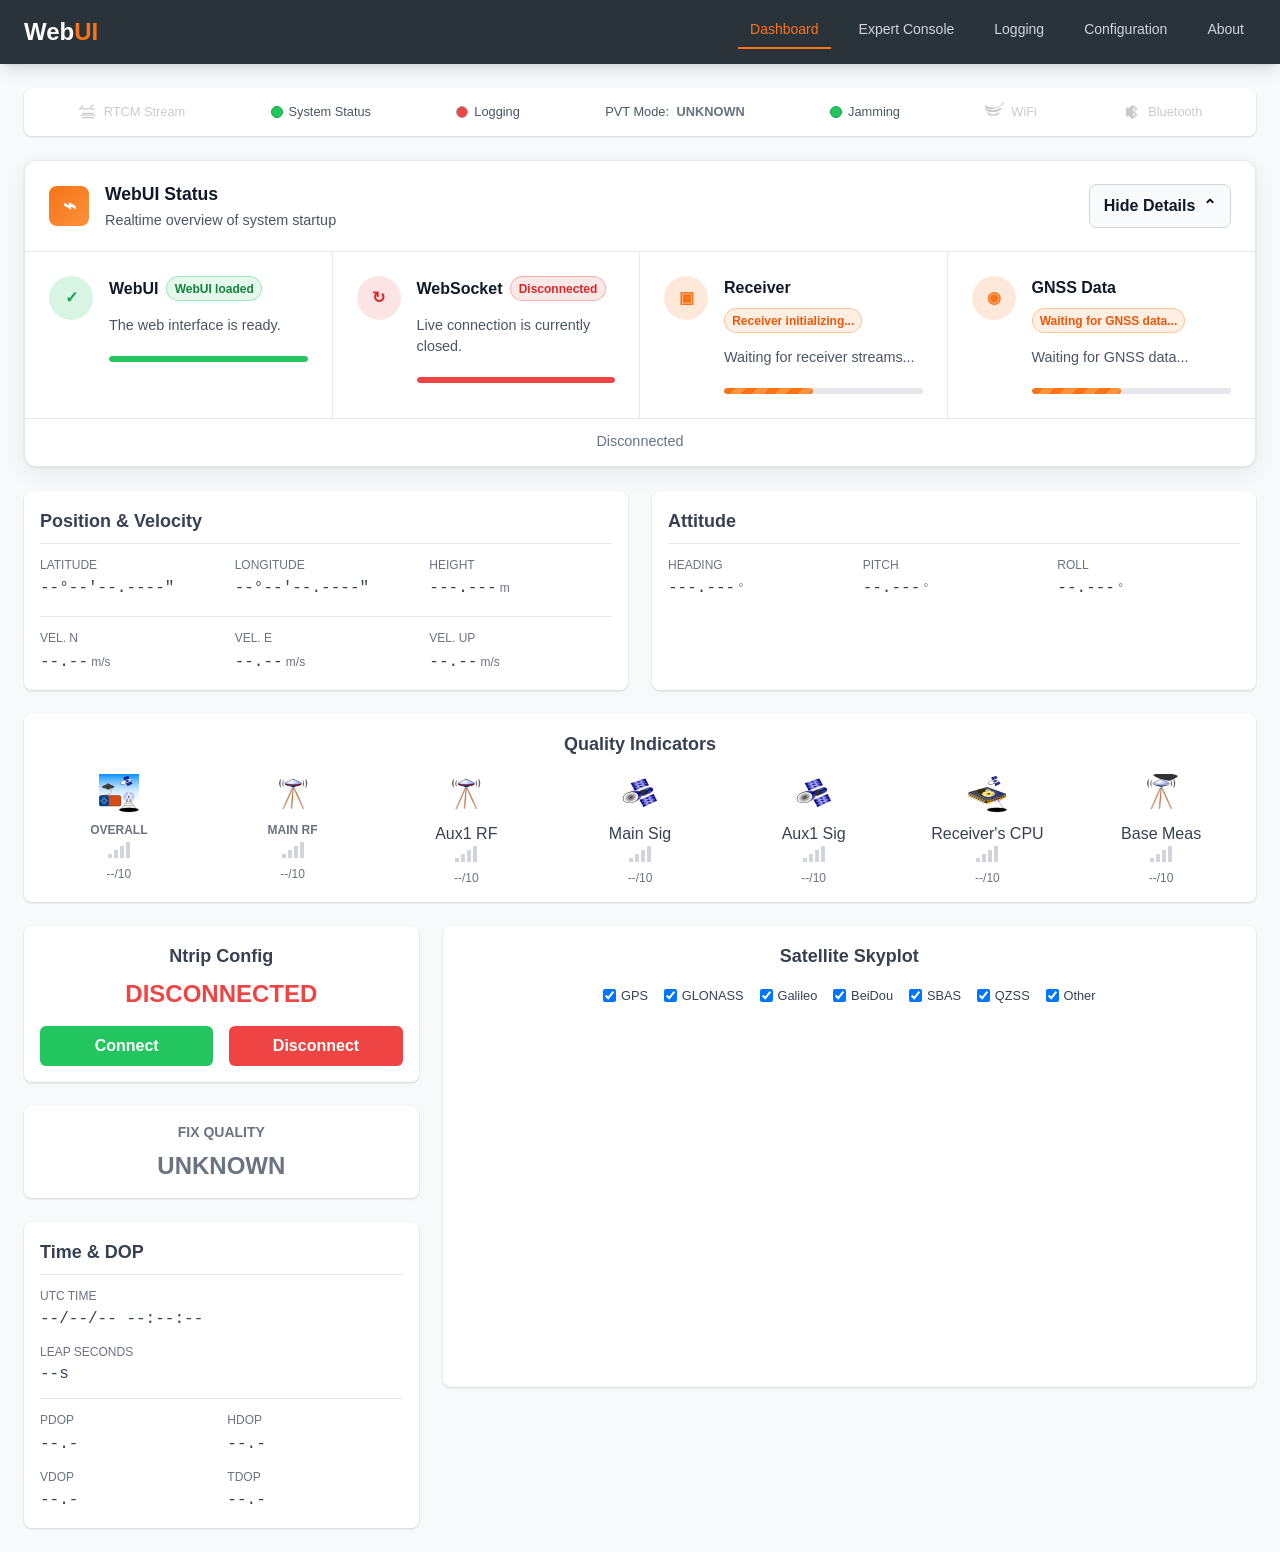
==== commit ae00a0d5: "Update WebUI" ====
--- a/data_src/index.html
+++ b/data_src/index.html
@@ -3,7 +3,7 @@
 <head>
     <meta charset="UTF-8">
     <meta name="viewport" content="width=device-width, initial-scale=1.0">
-    <title>dualy - Septentrio Interface</title>
+    <title>WebUI - Septentrio Interface</title>
     <link href="style.css" rel="stylesheet">
     <script src="chart.js"></script>
     <style>
@@ -399,7 +399,7 @@
              <nav class="container mx-auto px-6">
                  <div class="flex items-center justify-between h-16">
                      <div class="flex items-center">
-                         <span class="font-bold text-2xl text-white">dual<span class="septentrio-orange">y</span></span>
+                         <span class="font-bold text-2xl text-white">Web<span class="septentrio-orange">UI</span></span>
                      </div>
                      <div class="flex space-x-1 sm:space-x-4 text-gray-300">
                          <a href="#dashboard" class="nav-link text-sm font-medium active">Dashboard</a>
@@ -1041,9 +1041,9 @@
             
             <div id="about" class="view hidden">
                  <div class="max-w-3xl mx-auto text-center">
-                    <h1 class="text-3xl font-bold text-gray-800">Project dual<span class="septentrio-orange">y</span></h1>
+                    <h1 class="text-3xl font-bold text-gray-800">Project Web<span class="septentrio-orange">UI</span></h1>
                     <div class="mt-6 p-6 data-box text-left">
-                         <p class="text-gray-700">dualy is an internship project developed at Septentrio. The primary goal is to create a generic, multi-platform web interface for the powerful mosaic-g5 p3h GNSS receiver module.</p>
+                         <p class="text-gray-700">WebUI is an internship project developed at Septentrio. The primary goal is to create a generic, multi-platform web interface for the powerful mosaic-g5 p3h GNSS receiver module.</p>
                          <p class="mt-4 text-gray-700">This interface allows configuration, command execution, and real-time monitoring of the receiver's status and position.</p>
                     </div>
                 </div>
@@ -1243,6 +1243,7 @@
             function initWebSocket() {
                 console.log('Trying to open WebSocket...');
                 websocket = new WebSocket(gateway);
+                window.websocket = websocket;
                 websocket.onopen    = onOpen;
                 websocket.onclose   = onClose;
                 websocket.onmessage = onMessage;
@@ -1349,7 +1350,29 @@
                         case 'rtcm':              updateConsole('rtcm-output', msg.data, ''); updateRtcmStreamStatus(true); break;
                         case 'config_ack':      showConfigStatus(msg.message, true); break;
                         case 'current_config':  populateConfigForms(msg); break;
-                        case 'mountpoints_list': populateMountpoints(msg.data); break;
+                        case 'mountpoints_list': {
+                            const fetchButton =
+                                document.getElementById('fetch-mountpoints-btn');
+
+                            if (fetchButton) {
+                                fetchButton.disabled = false;
+                                fetchButton.textContent = "Fetch";
+                            }
+
+                            populateMountpoints(msg.data || []);
+
+                            const success = msg.success !== false;
+
+                            showConfigStatus(
+                                msg.message ||
+                                    (success
+                                        ? "Mountpoints loaded."
+                                        : "Could not load mountpoints."),
+                                success
+                            );
+
+                            break;
+                        }
                         case 'dop_update':      updateDOP(msg); break;
                         case 'time_update':     updateTime(msg); break;
                         default:                console.warn("Received unknown WS message type:", msg.type); break;
@@ -1981,37 +2004,28 @@
             
 
 
-            document.getElementById('wifi-form')?.addEventListener('submit', (e) => {
-                e.preventDefault();
-
-                console.log("[WIFI FORM] Submit clicked");
-                console.log("[WIFI FORM] WebSocket state:", websocket?.readyState);
+            document.getElementById('wifi-form')?.addEventListener('submit', (event) => {
+                event.preventDefault();
+
+                if (!websocket || websocket.readyState !== WebSocket.OPEN) {
+                    showConfigStatus("WebSocket not connected.", false);
+                    return;
+                }
 
                 const payload = {
-    type: "wifi_config",
-    ssid: document.getElementById("wifi-ssid").value,
-    pass: document.getElementById("wifi-password").value,
-    enabled: document.getElementById("wifi-enabled").checked
-};
-
-console.log("[WIFI FORM] Payload:", payload);
-websocket.send(JSON.stringify(payload));
-console.log("[WIFI FORM] Payload sent");
-
-                if (websocket?.readyState === WebSocket.OPEN) {
-                    const enabled = document.getElementById('wifi-enabled').checked;
-                    
-                    // FEEDBACK VISUEL IMMÉDIAT
-                    updateWiFiStatus(enabled);
-
-                    websocket.send(JSON.stringify({ 
-                        type: "wifi_config", 
-                        enabled: enabled, 
-                        ssid: document.getElementById('wifi-ssid').value, 
-                        pass: document.getElementById('wifi-password').value 
-                    }));
-                    showConfigStatus("Wi-Fi sent. ESP will reboot.", true);
-                } else { showConfigStatus("WS not connected.", false); }
+                    type: "wifi_config",
+                    enabled: document.getElementById('wifi-enabled').checked,
+                    ssid: document.getElementById('wifi-ssid').value.trim(),
+                    pass: document.getElementById('wifi-password').value
+                };
+
+                if (payload.enabled && !payload.ssid) {
+                    showConfigStatus("Enter a Wi-Fi SSID.", false);
+                    return;
+                }
+
+                websocket.send(JSON.stringify(payload));
+                showConfigStatus("Wi-Fi configuration saved. Rebooting...", true);
             });
             document.getElementById('ntrip-form')?.addEventListener('submit', (e) => {
                 e.preventDefault();
@@ -2027,15 +2041,57 @@
                 } else { showConfigStatus("WS not connected.", false); }
             });
 
-            document.getElementById('fetch-mountpoints-btn')?.addEventListener('click', () => {
-                const host = document.getElementById('ntrip-host').value;
-                const port = parseInt(document.getElementById('ntrip-port').value);
-                if (host && port > 0) {
-                    if (websocket?.readyState === WebSocket.OPEN) {
-                        websocket.send(JSON.stringify({ type: "fetch_mountpoints", host: host, port: port }));
-                        document.getElementById('ntrip-mount').innerHTML = '<option value="">Fetching...</option>';
-                    } else { alert("WS not connected."); }
-                } else { alert("Enter valid Host/Port."); }
+           document.getElementById('fetch-mountpoints-btn')
+            ?.addEventListener('click', () => {
+                const host =
+                    document.getElementById('ntrip-host').value.trim();
+
+                const port =
+                    parseInt(document.getElementById('ntrip-port').value, 10);
+
+                const user =
+                    document.getElementById('ntrip-user').value.trim();
+
+                const pass =
+                    document.getElementById('ntrip-pass').value;
+
+                const fetchButton =
+                    document.getElementById('fetch-mountpoints-btn');
+
+                const mountSelect =
+                    document.getElementById('ntrip-mount');
+
+                if (!host || !Number.isInteger(port) ||
+                    port <= 0 || port > 65535) {
+                    showConfigStatus(
+                        "Enter a valid NTRIP host and port.",
+                        false
+                    );
+                    return;
+                }
+
+                if (!websocket ||
+                    websocket.readyState !== WebSocket.OPEN) {
+                    showConfigStatus(
+                        "WebSocket is not connected.",
+                        false
+                    );
+                    return;
+                }
+
+                fetchButton.disabled = true;
+                fetchButton.textContent = "Fetching...";
+
+                mountSelect.innerHTML =
+                    '<option value="">Fetching...</option>';
+
+                websocket.send(JSON.stringify({
+                    type: "fetch_mountpoints",
+                    host: host,
+                    port: port,
+                    user: user,
+                    pass: pass
+                }));
             });
 
             document.getElementById('clear-console-btn')?.addEventListener('click', () => {
